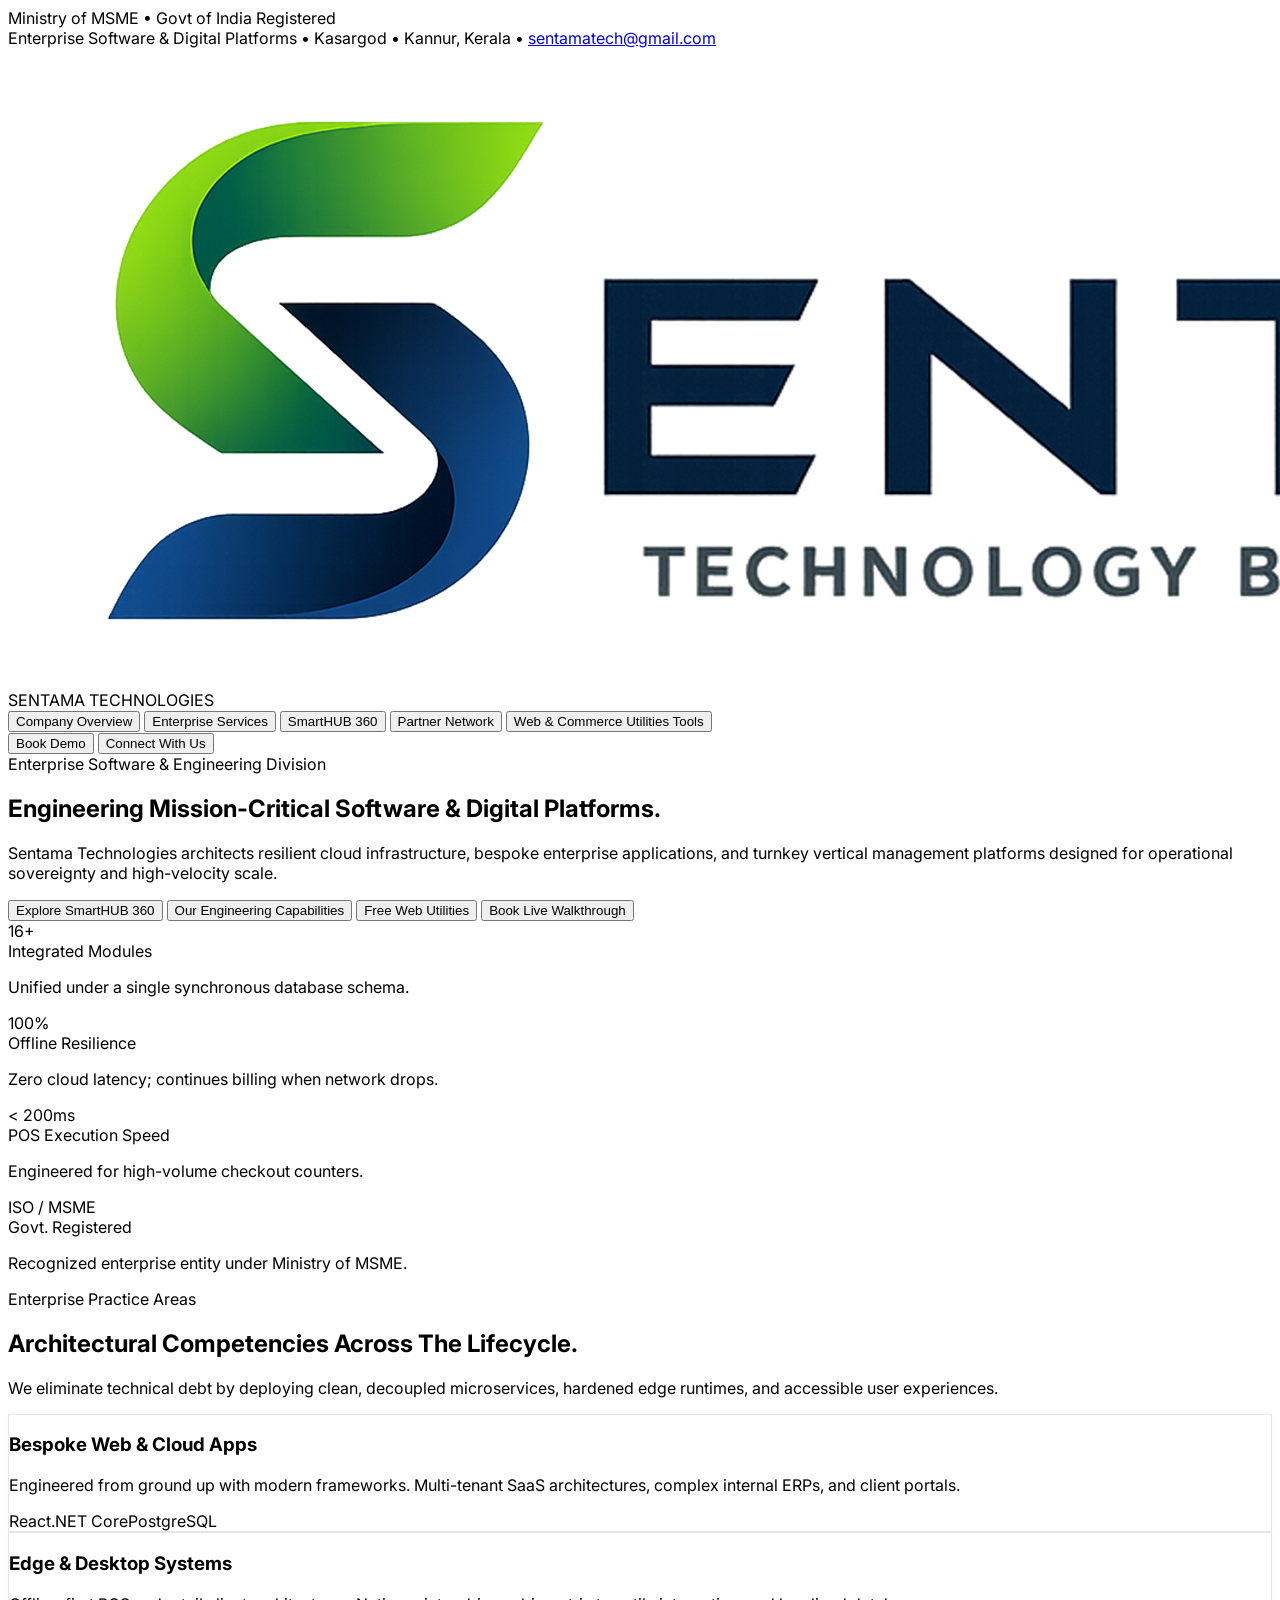
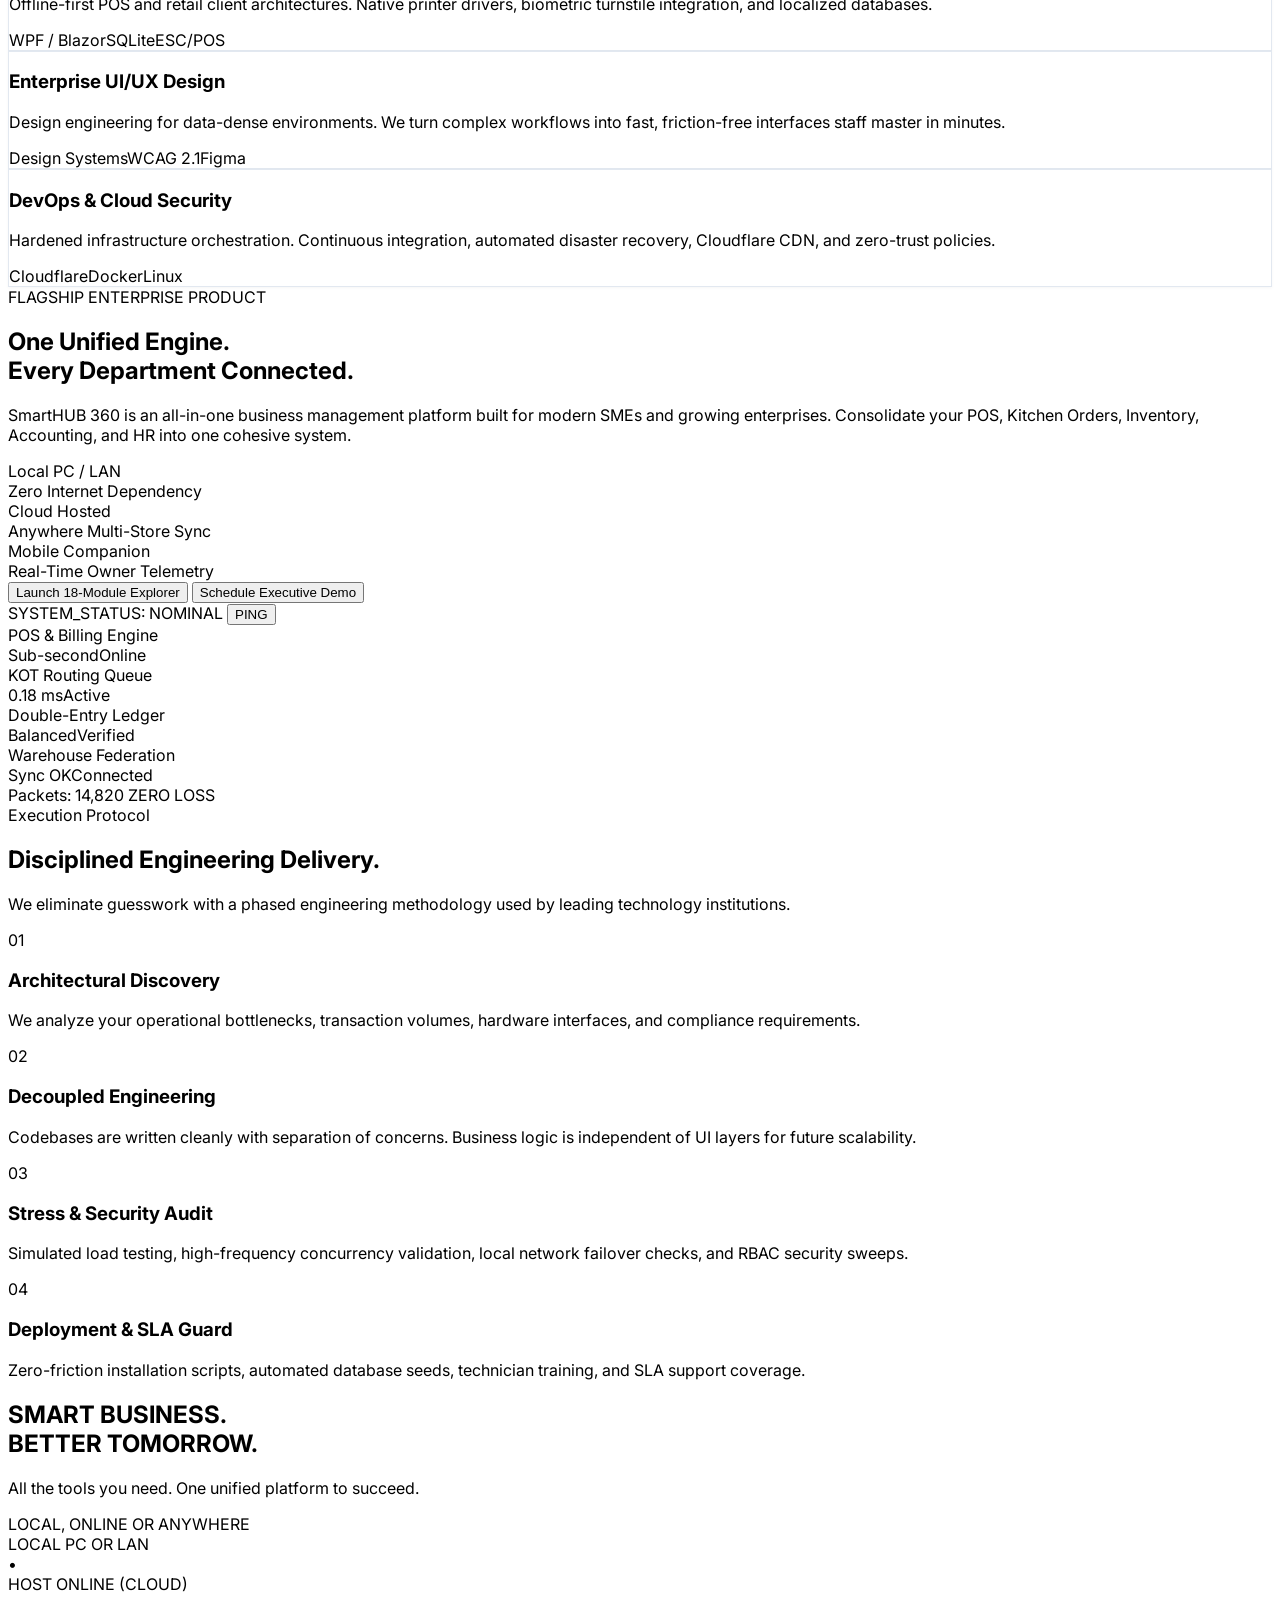
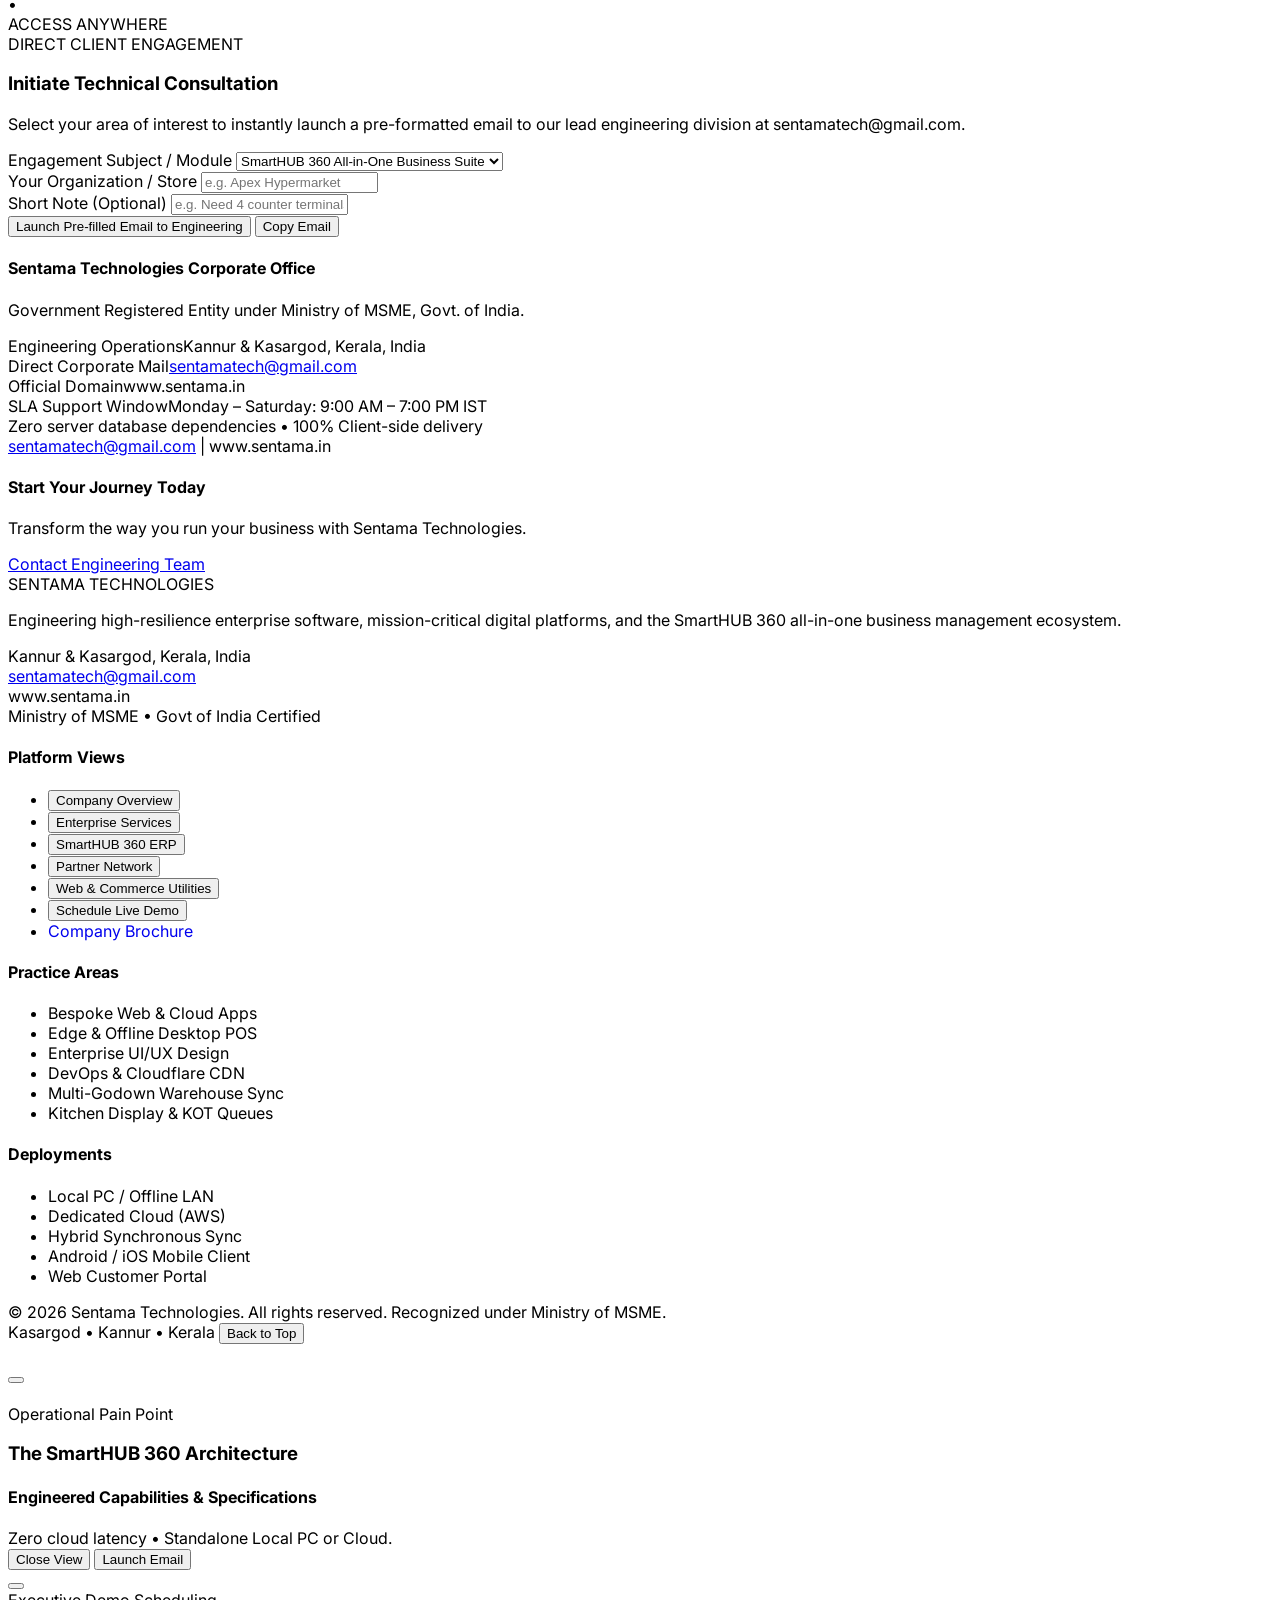
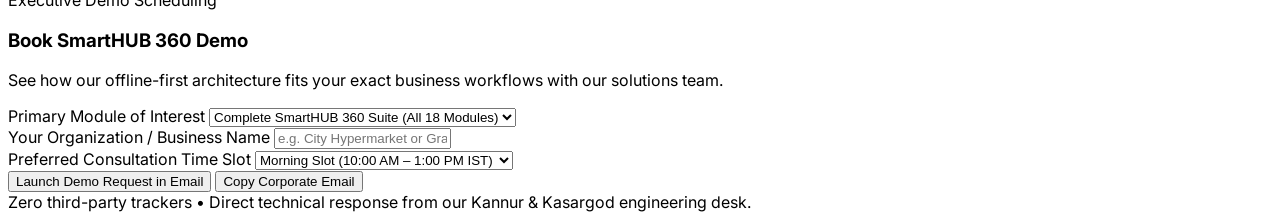
==== index.html @ b33776e1 "Update index.html" ====
<!DOCTYPE html>
<html lang="en">
<head>
    <meta charset="UTF-8" />
    <meta name="viewport" content="width=device-width, initial-scale=1.0" />
    <title>Sentama Technologies | Enterprise Software, POS & Cloud Platforms</title>
    <meta name="description" content="Sentama Technologies architects high-resilience cloud infrastructure, bespoke enterprise applications, and SmartHUB 360 turnkey offline-first ERP & POS management platforms." />
    <meta name="keywords" content="Sentama Technologies, SmartHUB 360, offline POS software Kerala, enterprise ERP solutions, restaurant KOT software, hotel PMS system, retail billing software Kasargod Kannur" />
    <meta name="robots" content="index, follow, max-snippet:-1, max-image-preview:large, max-video-preview:-1" />
    <meta name="author" content="Sentama Technologies" />
    
    <!-- Canonical & Geo Targeting -->
    <link rel="canonical" href="https://www.sentama.in/" />
    <meta name="geo.region" content="IN-KL" />
    <meta name="geo.placename" content="Kannur, Kasargod" />
    <meta name="geo.position" content="12.2536;75.1332" />
    <meta name="ICBM" content="12.2536, 75.1332" />

    <!-- Open Graph / Facebook -->
    <meta property="og:type" content="website" />
    <meta property="og:url" content="https://www.sentama.in/" />
    <meta property="og:site_name" content="Sentama Technologies" />
    <meta property="og:title" content="Sentama Technologies | Enterprise Software & SmartHUB 360 Platform" />
    <meta property="og:description" content="Turnkey 18-module enterprise software, offline-first POS billing, KOT routing, multi-godown inventory, and custom cloud architecture." />
    <meta property="og:image" content="https://www.sentama.in/sentama-logo.png" />
    <meta property="og:locale" content="en_IN" />

    <!-- Twitter Card -->
    <meta name="twitter:card" content="summary_large_image" />
    <meta name="twitter:url" content="https://www.sentama.in/" />
    <meta name="twitter:title" content="Sentama Technologies | Enterprise Software & SmartHUB 360" />
    <meta name="twitter:description" content="Architecting sovereign cloud infrastructure and SmartHUB 360 turnkey ERP & POS platforms." />
    <meta name="twitter:image" content="https://www.sentama.in/sentama-logo.png" />

    <!-- Favicon -->
    <link rel="icon" type="image/png" href="favicon.png" />
    <link rel="apple-touch-icon" href="favicon.png" />

    <!-- Structured Data / JSON-LD (Organization, Software, & FAQ Schema) -->
    <script type="application/ld+json">
    {
      "@context": "https://schema.org",
      "@graph": [
        {
          "@type": "Organization",
          "@id": "https://www.sentama.in/#organization",
          "name": "Sentama Technologies",
          "url": "https://www.sentama.in/",
          "logo": "https://www.sentama.in/sentama-logo.png",
          "email": "sentamatech@gmail.com",
          "address": {
            "@type": "PostalAddress",
            "streetAddress": "Kannur",
            "addressLocality": "Kasargod",
            "addressRegion": "Kerala",
            "postalCode": "671314",
            "addressCountry": "IN"
          },
          "knowsAbout": [
            "Enterprise Software Architecture",
            "Point of Sale Systems",
            "Enterprise Resource Planning",
            "Cloud Infrastructure",
            "High Concurrency Microservices"
          ]
        },
        {
          "@type": "SoftwareApplication",
          "@id": "https://www.sentama.in/#software",
          "name": "SmartHUB 360",
          "operatingSystem": "Windows, Linux, Android, iOS, Web",
          "applicationCategory": "BusinessApplication",
          "description": "All-in-one business management platform consolidating POS, KOT kitchen displays, inventory, double-entry accounting, and HR.",
          "offers": {
            "@type": "AggregateOffer",
            "priceCurrency": "INR",
            "lowPrice": "3999",
            "highPrice": "10999",
            "offerCount": "6"
          }
        },
        {
          "@type": "FAQPage",
          "@id": "https://www.sentama.in/#faq",
          "mainEntity": [
            {
              "@type": "Question",
              "name": "Does SmartHUB 360 work without an active internet connection?",
              "acceptedAnswer": {
                "@type": "Answer",
                "text": "Yes. SmartHUB 360 features a standalone local PC and LAN topology that maintains full billing and kitchen printing capability with zero internet dependency, synchronizing to the cloud asynchronously once network access returns."
              }
            },
            {
              "@type": "Question",
              "name": "What hardware peripherals are compatible with the POS engine?",
              "acceptedAnswer": {
                "@type": "Answer",
                "text": "SmartHUB 360 natively drives standard ESC/POS 2-inch and 3-inch thermal receipt printers, electronic cash drawers, hand-held barcode scanners, and biometric turnstile controllers."
              }
            }
          ]
        }
      ]
    }
    </script>

    <!-- Dependencies & Styles -->
    <script src="https://cdn.tailwindcss.com"></script>
    <script src="https://unpkg.com/lucide@latest"></script>
    <script src="https://cdnjs.cloudflare.com/ajax/libs/qrcodejs/1.0.0/qrcode.min.js"></script>
    <link rel="preconnect" href="https://fonts.googleapis.com" />
    <link rel="preconnect" href="https://fonts.gstatic.com" crossorigin />
    <link href="https://fonts.googleapis.com/css2?family=Inter:wght@300;400;500;600;700;800;900&family=JetBrains+Mono:wght@400;500;600;700&display=swap" rel="stylesheet" />
    <style>
      body { font-family: 'Inter', sans-serif; }
      .font-mono-code { font-family: 'JetBrains Mono', monospace; }
      .bg-grid-fine { background-image: linear-gradient(90deg, #e2e8f099 1px, transparent 1px), linear-gradient(#e2e8f099 1px, transparent 1px); background-size: 32px 32px; }
      .card-corporate { background: #fff; border: 1px solid #e2e8f0; transition: all 0.25s cubic-bezier(0.16, 1, 0.3, 1); box-shadow: 0 1px 3px rgba(15,23,42,0.04); }
      .card-corporate:hover { border-color: #94a3b8; transform: translateY(-3px); box-shadow: 0 12px 24px -6px rgba(15,23,42,0.08); }
      .page-view { display: none; animation: fadeIn 0.3s ease-in-out; }
      .page-view.active { display: block; }
      @keyframes fadeIn { from { opacity: 0; transform: translateY(5px); } to { opacity: 1; transform: translateY(0); } }
      @keyframes pulseGlow { 0% { box-shadow: 0 0 rgba(103, 200, 15, 0.6); } 70% { box-shadow: 0 0 0 8px rgba(103, 200, 15, 0); } 100% { box-shadow: 0 0 rgba(103, 200, 15, 0); } }
      .pulse-live { animation: 2s infinite pulseGlow; }
      .custom-scrollbar::-webkit-scrollbar { width: 6px; }
      .custom-scrollbar::-webkit-scrollbar-track { background: #f1f5f9; }
      .custom-scrollbar::-webkit-scrollbar-thumb { background: #cbd5e1; border-radius: 9999px; }
      
      /* Thermal receipt styling */
      .thermal-paper {
        background-color: #fcfbf7;
        box-shadow: 0 4px 20px -2px rgba(0,0,0,0.1), 0 0 1px rgba(0,0,0,0.2);
        font-family: 'Courier New', Courier, monospace;
      }
      .thermal-jagged-bottom {
        background: radial-gradient(circle, transparent, transparent 50%, #fcfbf7 50%, #fcfbf7 100% ) repeat-x;
        background-size: 10px 10px;
        height: 10px;
        width: 100%;
      }
      
      /* Print Specific Formats */
      @media print {
        header, footer, #contact-section, .util-nav-bar, .no-print { display: none !important; }
        main { padding-top: 0 !important; }
        .page-view { display: block !important; }
      }
    </style>
</head>
<body class="bg-white text-slate-900 antialiased min-h-screen flex flex-col">

  <!-- ==================== HEADER & NAVBAR ==================== -->
  <header class="fixed w-full top-0 left-0 right-0 z-50 bg-white/95 backdrop-blur-md border-b border-slate-200 transition-all shadow-xs">
    <div class="bg-[#090e17] text-slate-300 text-[10px] sm:text-[11px] py-1 px-4 sm:px-6 border-b border-slate-800">
      <div class="max-w-7xl mx-auto flex justify-between items-center gap-2">
        <div class="flex items-center gap-2 min-w-0 truncate">
          <span class="inline-block w-1.5 h-1.5 rounded-full bg-[#67c80f] animate-pulse flex-shrink-0"></span>
          <span class="font-medium text-slate-300 truncate">Ministry of MSME • Govt of India Registered</span>
        </div>
        <div class="flex items-center gap-2 sm:gap-3 text-slate-400 flex-shrink-0">
          <span class="hidden sm:inline font-semibold text-slate-200 tracking-wide">Enterprise Software & Digital Platforms</span>
          <span class="hidden md:inline text-slate-600">•</span>
          <span class="hidden md:inline">Kasargod • Kannur, Kerala</span>
          <span class="hidden sm:inline text-slate-600">•</span>
          <a href="mailto:sentamatech@gmail.com" class="text-[#67c80f] hover:underline font-semibold flex items-center gap-1">
            <i data-lucide="mail" class="w-3 h-3"></i> sentamatech@gmail.com
          </a>
        </div>
      </div>
    </div>
    <nav class="max-w-7xl mx-auto px-4 sm:px-6 py-2.5 sm:py-3 flex justify-between items-center gap-2">
      <div class="cursor-pointer flex items-center hover:opacity-90 transition-opacity min-w-0" onclick="nav('home')">
        <img src="sentama-logo.png" alt="Sentama Technologies Logo" class="h-9 sm:h-10 w-auto object-contain flex-shrink-0 block" onerror="this.style.display='none'; this.nextElementSibling.classList.remove('hidden'); this.nextElementSibling.classList.add('block');" />
        <div class="hidden">
          <span class="text-lg sm:text-xl font-black tracking-tight text-[#163a7d]">SENTAMA <span class="text-[#67c80f]">TECHNOLOGIES</span></span>
        </div>
      </div>
      <div class="hidden md:flex items-center space-x-5 lg:space-x-7">
        <button onclick="nav('home')" class="nav-btn font-bold text-xs lg:text-[13px] tracking-wider uppercase transition-colors relative py-1 text-[#163a7d]" data-target="home">Company Overview <span class="nav-ind absolute bottom-0 left-0 w-full h-0.5 bg-[#67c80f] rounded-full"></span></button>
        <button onclick="nav('services')" class="nav-btn font-bold text-xs lg:text-[13px] tracking-wider uppercase transition-colors relative py-1 text-slate-600 hover:text-[#163a7d]" data-target="services">Enterprise Services <span class="nav-ind absolute bottom-0 left-0 w-full h-0.5 bg-[#67c80f] rounded-full hidden"></span></button>
        <button onclick="nav('smarthub')" class="nav-btn font-bold text-xs lg:text-[13px] tracking-wider uppercase transition-colors relative py-1 text-slate-600 hover:text-[#163a7d]" data-target="smarthub">SmartHUB 360 <span class="nav-ind absolute bottom-0 left-0 w-full h-0.5 bg-[#67c80f] rounded-full hidden"></span></button>
        <button onclick="nav('partner')" class="nav-btn font-bold text-xs lg:text-[13px] tracking-wider uppercase transition-colors relative py-1 text-slate-600 hover:text-[#163a7d]" data-target="partner">Partner Network <span class="nav-ind absolute bottom-0 left-0 w-full h-0.5 bg-[#67c80f] rounded-full hidden"></span></button>
        <button onclick="nav('utilities')" class="nav-btn font-bold text-xs lg:text-[13px] tracking-wider uppercase transition-colors relative py-1 text-slate-600 hover:text-[#163a7d] flex items-center gap-1.5" data-target="utilities">
          <span>Web & Commerce Utilities</span>
          <span class="px-1.5 py-0.2 bg-emerald-100 text-[#54a50b] text-[9px] font-black rounded-sm uppercase tracking-tighter">Tools</span>
          <span class="nav-ind absolute bottom-0 left-0 w-full h-0.5 bg-[#67c80f] rounded-full hidden"></span>
        </button>
      </div>
      <div class="hidden sm:flex items-center gap-2.5">
        <button onclick="openModal('demoModal')" class="border border-slate-300 text-slate-700 hover:bg-slate-50 px-3.5 py-2 rounded-lg font-semibold text-xs flex items-center gap-1.5"><i data-lucide="shield-check" class="w-3.5 h-3.5 text-[#67c80f]"></i> Book Demo</button>
        <button onclick="scrollToContact()" class="bg-[#163a7d] text-white px-4 py-2 rounded-lg font-semibold text-xs hover:bg-[#0f2856] flex items-center gap-1.5">Connect With Us <i data-lucide="arrow-right" class="w-3.5 h-3.5 text-[#67c80f]"></i></button>
      </div>
    </nav>
  </header>

  <main class="flex-grow w-full pt-24 sm:pt-28">

    <!-- ==================== VIEW 1: HOME ==================== -->
    <div id="view-home" class="page-view active">
      <section class="relative border-b border-slate-200 bg-white overflow-hidden">
        <div class="absolute inset-0 bg-grid-fine opacity-60 pointer-events-none"></div>
        <div class="absolute top-0 right-1/4 w-96 h-96 bg-blue-50 rounded-full blur-3xl -z-10 opacity-70"></div>
        <div class="absolute bottom-0 left-1/4 w-80 h-80 bg-green-50 rounded-full blur-3xl -z-10 opacity-60"></div>
        <div class="w-full max-w-7xl mx-auto px-4 sm:px-6 pt-12 lg:pt-20 pb-16 relative z-10">
          <div class="max-w-3xl">
            <div class="inline-flex items-center gap-2 px-3 py-1.5 rounded-full bg-slate-100 border border-slate-200 text-xs font-bold text-[#163a7d] uppercase tracking-wider mb-5">
              <span class="w-2 h-2 rounded-full bg-[#67c80f] animate-pulse"></span> Enterprise Software & Engineering Division
            </div>
            <h1 class="text-3xl sm:text-5xl lg:text-6xl font-black text-[#090E17] tracking-tight leading-[1.14] mb-6">Engineering Mission-Critical Software & Digital Platforms.</h1>
            <p class="text-sm sm:text-lg lg:text-xl text-slate-700 font-normal leading-relaxed mb-10 max-w-2xl">Sentama Technologies architects resilient cloud infrastructure, bespoke enterprise applications, and turnkey vertical management platforms designed for operational sovereignty and high-velocity scale.</p>
            <div class="flex flex-wrap gap-4">
              <button onclick="nav('smarthub')" class="bg-[#163a7d] text-white px-7 py-3.5 rounded-xl font-bold text-sm hover:bg-[#0f2856] shadow-md flex items-center gap-1">Explore SmartHUB 360 <i data-lucide="arrow-right" class="w-4 h-4 text-[#67c80f]"></i></button>
              <button onclick="nav('services')" class="bg-white text-slate-800 border border-slate-300 px-7 py-3.5 rounded-xl font-bold text-sm hover:bg-slate-50 flex items-center gap-1">Our Engineering Capabilities <i data-lucide="chevron-right" class="w-4 h-4 text-slate-500"></i></button>
              <button onclick="nav('utilities')" class="bg-slate-100 text-slate-800 border border-slate-200 px-5 py-3.5 rounded-xl font-bold text-sm hover:bg-slate-200 flex items-center gap-1.5"><i data-lucide="wrench" class="w-4 h-4 text-[#163a7d]"></i> Free Web Utilities</button>
              <button onclick="openModal('demoModal')" class="bg-emerald-50 text-emerald-800 border border-emerald-200 px-5 py-3.5 rounded-xl font-bold text-sm hover:bg-emerald-100 flex items-center gap-1"><i data-lucide="sparkles" class="w-4 h-4 text-[#67c80f]"></i> Book Live Walkthrough</button>
            </div>
          </div>
          <div class="mt-16 pt-10 border-t border-slate-200 grid grid-cols-2 md:grid-cols-4 gap-6">
            <div class="space-y-1 p-3 rounded-xl hover:bg-slate-50 transition-colors">
              <div class="text-4xl font-black text-[#163a7d] tracking-tight">16+</div>
              <div class="text-xs font-bold uppercase tracking-wider text-slate-500">Integrated Modules</div>
              <p class="text-[11px] text-slate-600">Unified under a single synchronous database schema.</p>
            </div>
            <div class="space-y-1 p-3 rounded-xl hover:bg-slate-50 transition-colors">
              <div class="text-4xl font-black text-[#163a7d] tracking-tight">100%</div>
              <div class="text-xs font-bold uppercase tracking-wider text-slate-500">Offline Resilience</div>
              <p class="text-[11px] text-slate-600">Zero cloud latency; continues billing when network drops.</p>
            </div>
            <div class="space-y-1 p-3 rounded-xl hover:bg-slate-50 transition-colors">
              <div class="text-4xl font-black text-[#163a7d] tracking-tight">&lt; 200ms</div>
              <div class="text-xs font-bold uppercase tracking-wider text-slate-500">POS Execution Speed</div>
              <p class="text-[11px] text-slate-600">Engineered for high-volume checkout counters.</p>
            </div>
            <div class="space-y-1 p-3 rounded-xl hover:bg-slate-50 transition-colors">
              <div class="text-4xl font-black text-[#67c80f] tracking-tight">ISO / MSME</div>
              <div class="text-xs font-bold uppercase tracking-wider text-slate-500">Govt. Registered</div>
              <p class="text-[11px] text-slate-600">Recognized enterprise entity under Ministry of MSME.</p>
            </div>
          </div>
        </div>
      </section>

      <section class="py-20 bg-[#F8FAFC] border-b border-slate-200">
        <div class="max-w-7xl mx-auto px-6">
          <div class="flex flex-col md:flex-row md:items-end justify-between mb-16 gap-6">
            <div>
              <div class="text-xs font-black tracking-widest text-[#163a7d] uppercase mb-2">Enterprise Practice Areas</div>
              <h2 class="text-4xl font-black text-[#090E17] tracking-tight">Architectural Competencies Across The Lifecycle.</h2>
            </div>
            <p class="text-sm text-slate-600 max-w-md">We eliminate technical debt by deploying clean, decoupled microservices, hardened edge runtimes, and accessible user experiences.</p>
          </div>
          <div class="grid grid-cols-1 sm:grid-cols-2 lg:grid-cols-4 gap-6">
            <div class="card-corporate p-8 rounded-2xl flex flex-col justify-between">
              <div>
                <div class="w-12 h-12 rounded-xl bg-blue-50 text-[#163a7d] flex items-center justify-center mb-5 border border-blue-100"><i data-lucide="code-xml" class="w-6 h-6"></i></div>
                <h3 class="text-lg font-bold text-[#090E17] mb-2">Bespoke Web & Cloud Apps</h3>
                <p class="text-sm text-slate-600 leading-relaxed mb-5">Engineered from ground up with modern frameworks. Multi-tenant SaaS architectures, complex internal ERPs, and client portals.</p>
              </div>
              <div class="pt-4 border-t border-slate-100 flex flex-wrap gap-1.5"><span class="px-2.5 py-1 rounded bg-slate-100 text-[11px] font-semibold text-slate-600">React</span><span class="px-2.5 py-1 rounded bg-slate-100 text-[11px] font-semibold text-slate-600">.NET Core</span><span class="px-2.5 py-1 rounded bg-slate-100 text-[11px] font-semibold text-slate-600">PostgreSQL</span></div>
            </div>
            <div class="card-corporate p-8 rounded-2xl flex flex-col justify-between">
              <div>
                <div class="w-12 h-12 rounded-xl bg-emerald-50 text-emerald-700 flex items-center justify-center mb-5 border border-emerald-100"><i data-lucide="cpu" class="w-6 h-6"></i></div>
                <h3 class="text-lg font-bold text-[#090E17] mb-2">Edge & Desktop Systems</h3>
                <p class="text-sm text-slate-600 leading-relaxed mb-5">Offline-first POS and retail client architectures. Native printer drivers, biometric turnstile integration, and localized databases.</p>
              </div>
              <div class="pt-4 border-t border-slate-100 flex flex-wrap gap-1.5"><span class="px-2.5 py-1 rounded bg-slate-100 text-[11px] font-semibold text-slate-600">WPF / Blazor</span><span class="px-2.5 py-1 rounded bg-slate-100 text-[11px] font-semibold text-slate-600">SQLite</span><span class="px-2.5 py-1 rounded bg-slate-100 text-[11px] font-semibold text-slate-600">ESC/POS</span></div>
            </div>
            <div class="card-corporate p-8 rounded-2xl flex flex-col justify-between">
              <div>
                <div class="w-12 h-12 rounded-xl bg-purple-50 text-purple-700 flex items-center justify-center mb-5 border border-purple-100"><i data-lucide="layout-template" class="w-6 h-6"></i></div>
                <h3 class="text-lg font-bold text-[#090E17] mb-2">Enterprise UI/UX Design</h3>
                <p class="text-sm text-slate-600 leading-relaxed mb-5">Design engineering for data-dense environments. We turn complex workflows into fast, friction-free interfaces staff master in minutes.</p>
              </div>
              <div class="pt-4 border-t border-slate-100 flex flex-wrap gap-1.5"><span class="px-2.5 py-1 rounded bg-slate-100 text-[11px] font-semibold text-slate-600">Design Systems</span><span class="px-2.5 py-1 rounded bg-slate-100 text-[11px] font-semibold text-slate-600">WCAG 2.1</span><span class="px-2.5 py-1 rounded bg-slate-100 text-[11px] font-semibold text-slate-600">Figma</span></div>
            </div>
            <div class="card-corporate p-8 rounded-2xl flex flex-col justify-between">
              <div>
                <div class="w-12 h-12 rounded-xl bg-amber-50 text-amber-700 flex items-center justify-center mb-5 border border-amber-100"><i data-lucide="shield" class="w-6 h-6"></i></div>
                <h3 class="text-lg font-bold text-[#090E17] mb-2">DevOps & Cloud Security</h3>
                <p class="text-sm text-slate-600 leading-relaxed mb-5">Hardened infrastructure orchestration. Continuous integration, automated disaster recovery, Cloudflare CDN, and zero-trust policies.</p>
              </div>
              <div class="pt-4 border-t border-slate-100 flex flex-wrap gap-1.5"><span class="px-2.5 py-1 rounded bg-slate-100 text-[11px] font-semibold text-slate-600">Cloudflare</span><span class="px-2.5 py-1 rounded bg-slate-100 text-[11px] font-semibold text-slate-600">Docker</span><span class="px-2.5 py-1 rounded bg-slate-100 text-[11px] font-semibold text-slate-600">Linux</span></div>
            </div>
          </div>
        </div>
      </section>

      <section class="py-24 bg-white border-b border-slate-200">
        <div class="max-w-7xl mx-auto px-6">
          <div class="bg-[#0B1424] rounded-3xl p-10 lg:p-14 text-white relative overflow-hidden shadow-xl">
            <div class="absolute top-0 right-0 w-96 h-96 bg-blue-600/10 rounded-full blur-3xl pointer-events-none"></div>
            <div class="grid lg:grid-cols-12 gap-12 items-center relative z-10">
              <div class="lg:col-span-7">
                <div class="inline-flex items-center gap-2 px-3 py-1 rounded-md bg-white/10 text-[#67c80f] text-xs font-bold tracking-widest uppercase mb-6">
                  <span class="w-2 h-2 rounded-full bg-[#67c80f] animate-pulse"></span> FLAGSHIP ENTERPRISE PRODUCT
                </div>
                <h2 class="text-5xl font-black tracking-tight mb-6 leading-tight">One Unified Engine.<br><span class="text-[#67c80f]">Every Department Connected.</span></h2>
                <p class="text-slate-300 text-lg leading-relaxed mb-8 max-w-xl">SmartHUB 360 is an all-in-one business management platform built for modern SMEs and growing enterprises. Consolidate your POS, Kitchen Orders, Inventory, Accounting, and HR into one cohesive system.</p>
                <div class="grid grid-cols-3 gap-4 mb-8">
                  <div class="bg-white/5 border border-white/10 p-4 rounded-xl">
                    <div class="text-sm font-bold text-white mb-0.5">Local PC / LAN</div>
                    <div class="text-[11px] text-slate-400">Zero Internet Dependency</div>
                  </div>
                  <div class="bg-white/5 border border-white/10 p-4 rounded-xl">
                    <div class="text-sm font-bold text-white mb-0.5">Cloud Hosted</div>
                    <div class="text-[11px] text-slate-400">Anywhere Multi-Store Sync</div>
                  </div>
                  <div class="bg-white/5 border border-white/10 p-4 rounded-xl">
                    <div class="text-sm font-bold text-white mb-0.5">Mobile Companion</div>
                    <div class="text-[11px] text-slate-400">Real-Time Owner Telemetry</div>
                  </div>
                </div>
                <div class="flex gap-4">
                  <button onclick="nav('smarthub')" class="bg-[#67c80f] hover:bg-[#54a50b] text-white px-8 py-3.5 rounded-xl font-bold text-sm transition-all flex items-center gap-2 shadow-lg shadow-[#67c80f]/20 hover:-translate-y-0.5">Launch 18-Module Explorer <i data-lucide="arrow-right" class="w-4 h-4"></i></button>
                  <button onclick="openModal('demoModal')" class="bg-white/10 hover:bg-white/20 text-white border border-white/20 px-6 py-3.5 rounded-xl font-bold text-sm transition-all flex items-center gap-2">Schedule Executive Demo</button>
                </div>
              </div>
              <div class="lg:col-span-5 w-full">
                <div class="bg-slate-900/95 border border-white/10 rounded-2xl p-6 backdrop-blur-md shadow-2xl relative overflow-hidden">
                  <div class="flex items-center justify-between pb-3.5 mb-3.5 border-b border-white/10 text-xs font-mono text-slate-400">
                    <span class="flex items-center gap-2"><span class="w-2.5 h-2.5 rounded-full bg-emerald-400 animate-pulse"></span> SYSTEM_STATUS: NOMINAL</span>
                    <button onclick="pingSim()" class="flex items-center gap-1 text-[11px] text-slate-400 hover:text-white transition-colors bg-white/5 px-2 py-0.5 rounded cursor-pointer">
                      <i data-lucide="refresh-cw" id="pingIcon" class="w-3 h-3"></i> PING
                    </button>
                  </div>
                  <div class="space-y-3">
                    <div class="flex items-center justify-between p-3 rounded-lg bg-white/5 text-sm">
                      <span class="font-semibold text-slate-200 flex items-center gap-2"><i data-lucide="terminal" class="w-3.5 h-3.5 text-blue-400"></i> POS & Billing Engine</span>
                      <div class="flex items-center gap-3"><span class="text-[11px] font-mono text-slate-400">Sub-second</span><span class="px-2 py-0.5 rounded bg-emerald-500/20 text-emerald-300 font-mono text-[10px] font-bold">Online</span></div>
                    </div>
                    <div class="flex items-center justify-between p-3 rounded-lg bg-white/5 text-sm">
                      <span class="font-semibold text-slate-200 flex items-center gap-2"><i data-lucide="terminal" class="w-3.5 h-3.5 text-emerald-400"></i> KOT Routing Queue</span>
                      <div class="flex items-center gap-3"><span id="pingVal" class="text-[11px] font-mono text-slate-400">0.18 ms</span><span class="px-2 py-0.5 rounded bg-emerald-500/20 text-emerald-300 font-mono text-[10px] font-bold">Active</span></div>
                    </div>
                    <div class="flex items-center justify-between p-3 rounded-lg bg-white/5 text-sm">
                      <span class="font-semibold text-slate-200 flex items-center gap-2"><i data-lucide="terminal" class="w-3.5 h-3.5 text-purple-400"></i> Double-Entry Ledger</span>
                      <div class="flex items-center gap-3"><span class="text-[11px] font-mono text-slate-400">Balanced</span><span class="px-2 py-0.5 rounded bg-emerald-500/20 text-emerald-300 font-mono text-[10px] font-bold">Verified</span></div>
                    </div>
                    <div class="flex items-center justify-between p-3 rounded-lg bg-white/5 text-sm">
                      <span class="font-semibold text-slate-200 flex items-center gap-2"><i data-lucide="terminal" class="w-3.5 h-3.5 text-amber-400"></i> Warehouse Federation</span>
                      <div class="flex items-center gap-3"><span class="text-[11px] font-mono text-slate-400">Sync OK</span><span class="px-2 py-0.5 rounded bg-emerald-500/20 text-emerald-300 font-mono text-[10px] font-bold">Connected</span></div>
                    </div>
                  </div>
                  <div class="mt-4 pt-3.5 border-t border-white/10 flex justify-between text-[11px] text-slate-400">
                    <span>Packets: <span id="packetCount">14,820</span></span>
                    <span class="text-[#67c80f] font-mono font-semibold">ZERO LOSS</span>
                  </div>
                </div>
              </div>
            </div>
          </div>
        </div>
      </section>

      <section class="py-20 bg-[#F8FAFC] border-b border-slate-200">
        <div class="max-w-7xl mx-auto px-6">
          <div class="text-center max-w-2xl mx-auto mb-16">
            <div class="text-xs font-black tracking-widest text-[#163a7d] uppercase mb-2">Execution Protocol</div>
            <h2 class="text-3xl font-black text-[#090E17] tracking-tight mb-4">Disciplined Engineering Delivery.</h2>
            <p class="text-sm text-slate-600">We eliminate guesswork with a phased engineering methodology used by leading technology institutions.</p>
          </div>
          <div class="grid grid-cols-1 sm:grid-cols-2 md:grid-cols-4 gap-6">
            <div class="bg-white p-7 rounded-2xl border border-slate-200 shadow-xs hover:border-[#163a7d] transition-all">
              <div class="text-4xl font-black text-slate-200 mb-4 font-mono">01</div>
              <h3 class="text-base font-bold text-[#090E17] mb-2">Architectural Discovery</h3>
              <p class="text-xs text-slate-600 leading-relaxed">We analyze your operational bottlenecks, transaction volumes, hardware interfaces, and compliance requirements.</p>
            </div>
            <div class="bg-white p-7 rounded-2xl border border-slate-200 shadow-xs hover:border-[#163a7d] transition-all">
              <div class="text-4xl font-black text-slate-200 mb-4 font-mono">02</div>
              <h3 class="text-base font-bold text-[#090E17] mb-2">Decoupled Engineering</h3>
              <p class="text-xs text-slate-600 leading-relaxed">Codebases are written cleanly with separation of concerns. Business logic is independent of UI layers for future scalability.</p>
            </div>
            <div class="bg-white p-7 rounded-2xl border border-slate-200 shadow-xs hover:border-[#163a7d] transition-all">
              <div class="text-4xl font-black text-slate-200 mb-4 font-mono">03</div>
              <h3 class="text-base font-bold text-[#090E17] mb-2">Stress & Security Audit</h3>
              <p class="text-xs text-slate-600 leading-relaxed">Simulated load testing, high-frequency concurrency validation, local network failover checks, and RBAC security sweeps.</p>
            </div>
            <div class="bg-white p-7 rounded-2xl border border-slate-200 shadow-xs hover:border-[#163a7d] transition-all">
              <div class="text-4xl font-black text-slate-200 mb-4 font-mono">04</div>
              <h3 class="text-base font-bold text-[#090E17] mb-2">Deployment & SLA Guard</h3>
              <p class="text-xs text-slate-600 leading-relaxed">Zero-friction installation scripts, automated database seeds, technician training, and SLA support coverage.</p>
            </div>
          </div>
        </div>
      </section>
    </div>

    <!-- ==================== VIEW 2: SERVICES ==================== -->
    <div id="view-services" class="page-view">
      <section class="py-20 bg-[#F8FAFC] border-b border-slate-200">
        <div class="max-w-7xl mx-auto px-6">
          <div class="max-w-3xl mb-12">
            <div class="inline-flex items-center gap-2 px-3 py-1 rounded-full bg-blue-50 text-[#163a7d] border border-blue-200 text-xs font-bold uppercase tracking-wider mb-4">Agency Engineering Capabilities</div>
            <h1 class="text-5xl font-black text-[#090E17] tracking-tight mb-4">Custom Enterprise IT Solutions.</h1>
            <p class="text-lg text-slate-600 leading-relaxed">Beyond our turnkey products, Sentama Technologies operates as a dedicated technology partner for enterprises requiring tailored software architecture, modern web applications, and mission-critical cloud deployments.</p>
          </div>
          <div class="space-y-8">
            <div class="bg-white border border-slate-200 rounded-3xl p-12 shadow-xs flex gap-8 items-start hover:border-[#163a7d] transition-all">
              <div class="w-14 h-14 rounded-2xl bg-blue-50 text-[#163a7d] flex items-center justify-center border border-slate-200/60 shadow-xs flex-shrink-0"><i data-lucide="globe" class="w-8 h-8"></i></div>
              <div class="flex-grow">
                <h2 class="text-2xl font-bold text-[#090E17] mb-3">Enterprise Web Application Development</h2>
                <p class="text-slate-600 text-base leading-relaxed mb-5 max-w-3xl">We design and construct high-performance, secure web applications specifically engineered to support high-concurrency enterprise workflows. Whether modernizing a legacy intranet or building a secure B2B client platform, our engineering emphasizes maintainable code and performance.</p>
                <div class="grid grid-cols-2 gap-3 max-w-2xl text-xs font-semibold text-slate-700">
                  <div class="flex items-center gap-2"><i data-lucide="circle-check" class="w-4 h-4 text-[#67c80f]"></i> Scalable React & Next.js architectures</div>
                  <div class="flex items-center gap-2"><i data-lucide="circle-check" class="w-4 h-4 text-[#67c80f]"></i> Robust REST & GraphQL API layers</div>
                  <div class="flex items-center gap-2"><i data-lucide="circle-check" class="w-4 h-4 text-[#67c80f]"></i> Role-Based Access Control (RBAC) & SAML</div>
                  <div class="flex items-center gap-2"><i data-lucide="circle-check" class="w-4 h-4 text-[#67c80f]"></i> Optimized database queries & caching</div>
                </div>
              </div>
            </div>
            <div class="bg-white border border-slate-200 rounded-3xl p-12 shadow-xs flex gap-8 items-start hover:border-[#163a7d] transition-all">
              <div class="w-14 h-14 rounded-2xl bg-emerald-50 text-[#67c80f] flex items-center justify-center border border-slate-200/60 shadow-xs flex-shrink-0"><i data-lucide="server" class="w-8 h-8"></i></div>
              <div class="flex-grow">
                <h2 class="text-2xl font-bold text-[#090E17] mb-3">Cloud Infrastructure & High Availability</h2>
                <p class="text-slate-600 text-base leading-relaxed mb-5 max-w-3xl">Eliminate costly outages and ensure seamless operations with automated, containerized deployments. We configure resilient cloud networks across AWS, Cloudflare, and dedicated server environments with zero single points of failure.</p>
                <div class="grid grid-cols-2 gap-3 max-w-2xl text-xs font-semibold text-slate-700">
                  <div class="flex items-center gap-2"><i data-lucide="circle-check" class="w-4 h-4 text-[#67c80f]"></i> Docker containerization & orchestration</div>
                  <div class="flex items-center gap-2"><i data-lucide="circle-check" class="w-4 h-4 text-[#67c80f]"></i> Automated CI/CD build & test pipelines</div>
                  <div class="flex items-center gap-2"><i data-lucide="circle-check" class="w-4 h-4 text-[#67c80f]"></i> Multi-region replication & hot backups</div>
                  <div class="flex items-center gap-2"><i data-lucide="circle-check" class="w-4 h-4 text-[#67c80f]"></i> DDoS protection via Cloudflare</div>
                </div>
              </div>
            </div>
            <div class="bg-white border border-slate-200 rounded-3xl p-12 shadow-xs flex gap-8 items-start hover:border-[#163a7d] transition-all">
              <div class="w-14 h-14 rounded-2xl bg-purple-50 text-purple-700 flex items-center justify-center border border-slate-200/60 shadow-xs flex-shrink-0"><i data-lucide="layers" class="w-8 h-8"></i></div>
              <div class="flex-grow">
                <h2 class="text-2xl font-bold text-[#090E17] mb-3">Enterprise UI/UX & Design Systems</h2>
                <p class="text-slate-600 text-base leading-relaxed mb-5 max-w-3xl">Enterprise software does not have to be painful to use. We build systematic component libraries, crisp typography hierarchies, and intuitive layouts that reduce training requirements for field and operational staff.</p>
                <div class="grid grid-cols-2 gap-3 max-w-2xl text-xs font-semibold text-slate-700">
                  <div class="flex items-center gap-2"><i data-lucide="circle-check" class="w-4 h-4 text-[#67c80f]"></i> Tailored Figma design tokens & systems</div>
                  <div class="flex items-center gap-2"><i data-lucide="circle-check" class="w-4 h-4 text-[#67c80f]"></i> High-contrast data density optimized for monitors</div>
                  <div class="flex items-center gap-2"><i data-lucide="circle-check" class="w-4 h-4 text-[#67c80f]"></i> Touch-responsive POS and kiosk layouts</div>
                  <div class="flex items-center gap-2"><i data-lucide="circle-check" class="w-4 h-4 text-[#67c80f]"></i> Strict WCAG AA accessibility compliance</div>
                </div>
              </div>
            </div>
          </div>
        </div>
      </section>
      <section class="py-20 bg-white border-b border-slate-200">
        <div class="max-w-7xl mx-auto px-6">
          <div class="text-center max-w-2xl mx-auto mb-16">
            <div class="text-xs font-black tracking-widest text-[#163a7d] uppercase mb-2">Our Architecture Guarantees</div>
            <h2 class="text-3xl font-black text-[#090E17] tracking-tight mb-4">Enterprise Grade. Zero Vendor Lock-in.</h2>
            <p class="text-sm text-slate-600">Every system built by Sentama Technologies is designed with rigorous code review, modular boundaries, and complete IP ownership delivered to your organization.</p>
          </div>
          <div class="grid md:grid-cols-3 gap-8 mb-16">
            <div class="p-8 rounded-2xl bg-slate-50 border border-slate-200">
              <div class="w-10 h-10 rounded-xl bg-blue-100 text-[#163a7d] flex items-center justify-center mb-4"><i data-lucide="lock" class="w-5 h-5"></i></div>
              <h3 class="text-lg font-bold text-slate-900 mb-2">100% IP & Code Ownership</h3>
              <p class="text-xs text-slate-600 leading-relaxed">Full Git repositories, Docker compose manifests, database migration scripts, and architecture blueprints are transferred cleanly with no recurring license restrictions.</p>
            </div>
            <div class="p-8 rounded-2xl bg-slate-50 border border-slate-200">
              <div class="w-10 h-10 rounded-xl bg-emerald-100 text-emerald-800 flex items-center justify-center mb-4"><i data-lucide="zap" class="w-5 h-5 text-[#67c80f]"></i></div>
              <h3 class="text-lg font-bold text-slate-900 mb-2">Dedicated Engineering Pods</h3>
              <p class="text-xs text-slate-600 leading-relaxed">Work directly with senior full-stack architects, DevOps specialists, and UI engineers who interface with your stakeholders in structured bi-weekly sprints.</p>
            </div>
            <div class="p-8 rounded-2xl bg-slate-50 border border-slate-200">
              <div class="w-10 h-10 rounded-xl bg-purple-100 text-purple-800 flex items-center justify-center mb-4"><i data-lucide="shield-check" class="w-5 h-5 text-purple-700"></i></div>
              <h3 class="text-lg font-bold text-slate-900 mb-2">Rigorous SLA Commitments</h3>
              <p class="text-xs text-slate-600 leading-relaxed">Guaranteed response windows, hotfail server clusters, continuous automated health checks, and priority incident response for mission-critical portals.</p>
            </div>
          </div>
          <div class="p-12 rounded-3xl bg-[#0B1424] text-white flex items-center justify-between">
            <div>
              <h3 class="text-2xl font-black mb-1">Have a Custom Project in Mind?</h3>
              <p class="text-slate-400 text-sm">Discuss technical scopes, feasibility, timeline estimates, and budget with our lead engineering team.</p>
            </div>
            <button onclick="scrollToContact()" class="bg-[#67c80f] hover:bg-[#54a50b] text-white px-7 py-3.5 rounded-xl font-bold text-sm flex items-center gap-2 shadow-md shadow-[#67c80f]/20 hover:-translate-y-0.5">Request Architectural Consultation <i data-lucide="arrow-right" class="w-4 h-4"></i></button>
          </div>
        </div>
      </section>
    </div>

    <!-- ==================== VIEW 3: SMARTHUB 360 ==================== -->
    <div id="view-smarthub" class="page-view">
      <section class="py-20 bg-[#F8FAFC] border-b border-slate-200">
        <div class="max-w-7xl mx-auto px-6">
          <div class="text-center max-w-4xl mx-auto mb-16">
            <div class="inline-flex items-center gap-2 px-3.5 py-1.5 rounded-full bg-emerald-50 text-[#54a50b] border border-emerald-200 text-xs font-black tracking-widest uppercase mb-6 shadow-xs"><span class="w-2 h-2 rounded-full bg-[#67c80f] animate-pulse"></span> COMPLETE BUSINESS MANAGEMENT SUITE</div>
            
            <div class="flex justify-center mb-6">
              <img src="smarthub.png" alt="SmartHUB 360 Logo" class="h-32 sm:h-44 w-auto object-contain" />
            </div>

            <p class="text-lg text-slate-600 leading-relaxed max-w-2xl mx-auto mb-8">SmartHUB 360 is an all-in-one business management platform designed for modern SMEs. Run operations smoother, serve customers faster, and eliminate software fragmentation.</p>
            <div class="flex justify-center gap-4">
              <button onclick="openModal('demoModal')" class="bg-[#163a7d] hover:bg-[#0f2856] text-white px-7 py-3.5 rounded-xl font-bold text-sm flex items-center gap-2 shadow-md shadow-[#163a7d]/20">Book a Personalized Demo <i data-lucide="arrow-right" class="w-4 h-4 text-[#67c80f]"></i></button>
              <button onclick="scrollToContact()" class="bg-white hover:bg-slate-50 text-slate-800 border border-slate-300 px-7 py-3.5 rounded-xl font-bold text-sm">Request Pricing & Scope</button>
            </div>
          </div>
          
          <div class="grid md:grid-cols-3 gap-6 mb-20">
            <div class="card-corporate rounded-2xl p-8 border-t-4 border-t-indigo-600">
              <div class="w-12 h-12 rounded-xl bg-indigo-50 text-indigo-600 flex items-center justify-center mb-5 border border-indigo-100"><i data-lucide="smartphone" class="w-6 h-6"></i></div>
              <h3 class="text-[#090E17] font-bold text-base uppercase tracking-wider mb-2">MOBILE APP INCLUDED</h3>
              <p class="text-slate-600 text-sm mb-5">Run your business on the go with our companion mobile application for iOS and Android.</p>
              <ul class="space-y-2 text-xs font-semibold text-slate-700">
                <li class="flex items-center gap-2"><i data-lucide="circle-check" class="w-4 h-4 text-[#67c80f]"></i> Full Mobile Access to Modules</li>
                <li class="flex items-center gap-2"><i data-lucide="circle-check" class="w-4 h-4 text-[#67c80f]"></i> Instant Push Notifications</li>
                <li class="flex items-center gap-2"><i data-lucide="circle-check" class="w-4 h-4 text-[#67c80f]"></i> Biometric Login Security</li>
              </ul>
            </div>
            <div class="card-corporate rounded-2xl p-8 border-t-4 border-t-pink-500 relative">
              <div class="absolute top-6 right-6 bg-[#67c80f] text-white text-[10px] font-black px-2.5 py-1 rounded-full flex items-center gap-1.5 shadow-xs pulse-live"><span class="w-1.5 h-1.5 rounded-full bg-white"></span> LIVE</div>
              <div class="w-12 h-12 rounded-xl bg-pink-50 text-pink-600 flex items-center justify-center mb-5 border border-pink-100"><i data-lucide="navigation" class="w-6 h-6"></i></div>
              <h3 class="text-[#090E17] font-bold text-base uppercase tracking-wider mb-2">LIVE DELIVERY TRACKING</h3>
              <p class="text-slate-600 text-sm mb-5">Track deliveries and riders in real-time in Restaurant, Laundry & Field Service modules.</p>
              <ul class="space-y-2 text-xs font-semibold text-slate-700">
                <li class="flex items-center gap-2"><i data-lucide="circle-check" class="w-4 h-4 text-[#67c80f]"></i> Live Map Geolocation</li>
                <li class="flex items-center gap-2"><i data-lucide="circle-check" class="w-4 h-4 text-[#67c80f]"></i> Order & Dispatch Statuses</li>
                <li class="flex items-center gap-2"><i data-lucide="circle-check" class="w-4 h-4 text-[#67c80f]"></i> Digital Proof of Delivery</li>
              </ul>
            </div>
            <div class="card-corporate rounded-2xl p-8 border-t-4 border-t-[#163a7d]">
              <div class="w-12 h-12 rounded-xl bg-blue-50 text-[#163a7d] flex items-center justify-center mb-5 border border-blue-100"><i data-lucide="globe" class="w-6 h-6"></i></div>
              <h3 class="text-[#090E17] font-bold text-base uppercase tracking-wider mb-2">ENABLE PUBLIC WEBSITE</h3>
              <p class="text-slate-600 text-sm mb-5">Instantly toggle an online customer-facing portal and catalog in minutes.</p>
              <ul class="space-y-2 text-xs font-semibold text-slate-700">
                <li class="flex items-center gap-2"><i data-lucide="circle-check" class="w-4 h-4 text-[#67c80f]"></i> Integrated E-Commerce Store</li>
                <li class="flex items-center gap-2"><i data-lucide="circle-check" class="w-4 h-4 text-[#67c80f]"></i> Token Booking & Appointments</li>
                <li class="flex items-center gap-2"><i data-lucide="circle-check" class="w-4 h-4 text-[#67c80f]"></i> Seamless Payment Gateway</li>
              </ul>
            </div>
          </div>

          <div class="text-center mb-8">
            <h2 class="text-3xl font-black text-[#090E17] tracking-tight mb-2 uppercase">16+ Turnkey Business Modules</h2>
            <p class="text-sm text-slate-600 max-w-xl mx-auto">Click any module to inspect operational pain points, technical architecture, and enterprise features.</p>
          </div>
          <div class="bg-white p-4 rounded-2xl border border-slate-200 shadow-xs mb-8 flex justify-between gap-4">
            <div class="flex gap-2" id="modFilters">
              <!-- Filters populated by JS -->
            </div>
            <div class="relative w-72">
              <i data-lucide="search" class="w-4 h-4 text-slate-400 absolute left-3.5 top-1/2 -translate-y-1/2"></i>
              <input type="text" id="modSearch" onkeyup="renderModules()" placeholder="Search 18 modules..." class="w-full pl-9 pr-4 py-2 bg-slate-50 border border-slate-200 rounded-xl text-xs font-medium focus:outline-hidden focus:border-[#163a7d]" />
            </div>
          </div>
          
          <div id="modules-container" class="grid grid-cols-2 md:grid-cols-4 lg:grid-cols-6 gap-4 mb-20">
            <!-- Modules injected by JS -->
          </div>

          <div class="p-12 bg-white rounded-3xl border border-slate-200 shadow-xs mb-12">
            <div class="text-center max-w-2xl mx-auto mb-12">
              <div class="text-xs font-black tracking-widest text-[#163a7d] uppercase mb-2">Topology Flexibility</div>
              <h3 class="text-3xl font-black text-[#090E17] tracking-tight mb-2">Deploy On Your Terms. Without Compromise.</h3>
              <p class="text-sm text-slate-600">Unlike rigid cloud-only SaaS that halt when internet connections fail, SmartHUB 360 supports any infrastructure topology.</p>
            </div>
            <div class="grid md:grid-cols-3 gap-6">
              <div class="p-6 rounded-2xl bg-slate-50 border border-slate-200">
                <div class="w-10 h-10 rounded-xl bg-slate-200/80 text-slate-700 flex items-center justify-center mb-4"><i data-lucide="wifi-off" class="w-5 h-5"></i></div>
                <h4 class="text-base font-bold text-slate-900 mb-1">Standalone Local PC / LAN</h4>
                <p class="text-xs text-slate-600 leading-relaxed mb-4">Runs directly on a local desktop or counter PC over local Wi-Fi. 100% offline resilience with zero latency and complete data sovereignty inside your premises.</p>
                <span class="inline-block text-[11px] font-bold text-emerald-700 bg-emerald-50 px-2 py-0.5 rounded">Best for: High-speed retail counters & restaurants</span>
              </div>
              <div class="p-6 rounded-2xl bg-slate-50 border border-slate-200">
                <div class="w-10 h-10 rounded-xl bg-blue-100 text-[#163a7d] flex items-center justify-center mb-4"><i data-lucide="cloud" class="w-5 h-5"></i></div>
                <h4 class="text-base font-bold text-slate-900 mb-1">Dedicated Cloud Hosted</h4>
                <p class="text-xs text-slate-600 leading-relaxed mb-4">Hosted on secure cloud servers with automated daily backups, SSL certificates, and 24/7 accessibility for managers and remote workers across multiple locations.</p>
                <span class="inline-block text-[11px] font-bold text-blue-700 bg-blue-50 px-2 py-0.5 rounded">Best for: Distributed franchises & multi-branch chains</span>
              </div>
              <div class="p-6 rounded-2xl bg-slate-50 border border-slate-200">
                <div class="w-10 h-10 rounded-xl bg-emerald-100 text-emerald-800 flex items-center justify-center mb-4"><i data-lucide="layers" class="w-5 h-5 text-[#67c80f]"></i></div>
                <h4 class="text-base font-bold text-slate-900 mb-1">Hybrid Synchronous Sync</h4>
                <p class="text-xs text-slate-600 leading-relaxed mb-4">Local offline nodes handle sub-second transactions at billing counters, then asynchronously stream journal vouchers to the central cloud repository.</p>
                <span class="inline-block text-[11px] font-bold text-purple-700 bg-purple-50 px-2 py-0.5 rounded">Best for: Enterprises demanding zero downtime & live central BI</span>
              </div>
            </div>
          </div>
        </div>
      </section>
    </div>

    <!-- ==================== VIEW 4: PARTNER NETWORK ==================== -->
    <div id="view-partner" class="page-view">
      <section class="py-16 bg-[#F8FAFC] border-b border-slate-200">
        <div class="max-w-7xl mx-auto px-6">
          <div class="inline-flex items-center gap-2 px-3 py-1 rounded-full bg-emerald-50 text-emerald-700 border border-emerald-200 text-xs font-bold uppercase tracking-wider mb-4"><span class="w-2 h-2 rounded-full bg-[#67c80f] animate-pulse"></span> Channel Partner Network</div>
          <h1 class="text-5xl font-black text-[#090E17] tracking-tight mb-4">Partner with Sentama Technologies.<br><span class="text-[#163a7d]">Build Recurring Advisory Margins.</span></h1>
          <p class="text-base text-slate-600 max-w-3xl leading-relaxed mb-10">Whether you advise on business tax, sell counter hardware, or integrate IT infrastructure, deliver SmartHUB 360 to local enterprises with active renewal earnings.</p>
          
          <div class="grid lg:grid-cols-4 gap-6 mb-16">
            <div class="bg-white border border-slate-200 rounded-2xl p-6 shadow-xs flex flex-col justify-between">
              <div>
                <div class="w-11 h-11 rounded-xl bg-blue-50 text-[#163a7d] flex items-center justify-center font-black mb-4">CA</div>
                <h3 class="font-bold text-[#090E17] text-sm mb-2">Chartered Accountants & Tax Advisors</h3>
                <p class="text-xs text-slate-600 leading-relaxed mb-4">Equip clients with automated double-entry accounting. Review audit-locked P&L, balance sheets, and GSTR summaries in real-time.</p>
              </div>
              <div class="pt-3 border-t border-slate-100 text-xs font-bold text-[#163a7d]">Direct Compliance Sovereignty</div>
            </div>
            <div class="bg-white border border-slate-200 rounded-2xl p-6 shadow-xs flex flex-col justify-between">
              <div>
                <div class="w-11 h-11 rounded-xl bg-emerald-50 text-[#047857] flex items-center justify-center font-black mb-4">VAR</div>
                <h3 class="font-bold text-[#090E17] text-sm mb-2">Software Resellers & Distributors</h3>
                <p class="text-xs text-slate-600 leading-relaxed mb-4">Distribute SmartHUB 360 licenses across local retail and hospitality businesses. Retain initial implementation billings plus recurring annual renewal share.</p>
              </div>
              <div class="pt-3 border-t border-slate-100 text-xs font-bold text-[#047857]">Predictable Renewal Margins</div>
            </div>
            <div class="bg-white border border-slate-200 rounded-2xl p-6 shadow-xs flex flex-col justify-between">
              <div>
                <div class="w-11 h-11 rounded-xl bg-purple-50 text-purple-700 flex items-center justify-center font-black mb-4">OEM</div>
                <h3 class="font-bold text-[#090E17] text-sm mb-2">Hardware & POS Retail Vendors</h3>
                <p class="text-xs text-slate-600 leading-relaxed mb-4">Bundle software with POS touchscreens, ESC/POS thermal receipt printers, cash drawers, and barcode scanners using our zero-driver edge printing engine.</p>
              </div>
              <div class="pt-3 border-t border-slate-100 text-xs font-bold text-purple-700">Native Peripheral Compatibility</div>
            </div>
            <div class="bg-white border border-slate-200 rounded-2xl p-6 shadow-xs flex flex-col justify-between">
              <div>
                <div class="w-11 h-11 rounded-xl bg-amber-50 text-amber-800 flex items-center justify-center font-black mb-4">SI</div>
                <h3 class="font-bold text-[#090E17] text-sm mb-2">System Integrators & IT Consultants</h3>
                <p class="text-xs text-slate-600 leading-relaxed mb-4">Implement resilient hybrid architectures for multi-godown warehouses, hotels, and clinics. Support counter billing that continues 100% offline.</p>
              </div>
              <div class="pt-3 border-t border-slate-100 text-xs font-bold text-amber-800">Offline LAN + Cloud Hybrid</div>
            </div>
          </div>
        </div>
      </section>

      <section class="py-20 bg-white border-b border-slate-200">
        <div class="max-w-7xl mx-auto px-6">
          <div class="grid lg:grid-cols-12 gap-12 items-start">
            <div class="lg:col-span-6 space-y-4">
              <div class="text-xs font-black tracking-widest text-[#163a7d] uppercase mb-1">Partner Journey</div>
              <h2 class="text-3xl font-black text-[#090E17] tracking-tight mb-2">How Our Channel Operates</h2>
              <p class="text-sm text-slate-600 mb-4">Zero upfront franchise fees or mandatory inventory commitments. Scale based on your business network.</p>
              <div class="flex gap-4 p-4 rounded-xl border border-slate-200 bg-slate-50">
                <div class="text-xl font-black text-[#163a7d] font-mono">01</div>
                <div><h4 class="font-bold text-sm text-[#090E17] mb-0.5">Partner Accreditation</h4><p class="text-xs text-slate-600">Register your consultancy or firm to receive partner collateral, deployment documentation, and direct engineering access.</p></div>
              </div>
              <div class="flex gap-4 p-4 rounded-xl border border-slate-200 bg-slate-50">
                <div class="text-xl font-black text-[#163a7d] font-mono">02</div>
                <div><h4 class="font-bold text-sm text-[#090E17] mb-0.5">Deployment & Setup</h4><p class="text-xs text-slate-600">Map your client's counter terminals and database topology. Sentama supplies standard installer packages and database scripts.</p></div>
              </div>
              <div class="flex gap-4 p-4 rounded-xl border border-slate-200 bg-slate-50">
                <div class="text-xl font-black text-[#163a7d] font-mono">03</div>
                <div><h4 class="font-bold text-sm text-[#090E17] mb-0.5">Ongoing Support & Renewals</h4><p class="text-xs text-slate-600">Earn upfront implementation margins plus predictable recurring margins upon every successful annual renewal cycle.</p></div>
              </div>
            </div>
            <div class="lg:col-span-6">
              <div class="bg-white border border-slate-200 rounded-3xl p-8 shadow-md">
                <div class="flex items-center justify-between pb-4 mb-5 border-b border-slate-100">
                  <div>
                    <h3 class="font-bold text-base text-[#090E17]">Channel Revenue Estimator</h3>
                    <span class="text-[11px] text-slate-500">Annual subscription renewal commission model</span>
                  </div>
                  <span class="text-[10px] font-bold bg-emerald-50 text-[#047857] border border-emerald-200 px-2.5 py-1 rounded-md uppercase tracking-wider">ANNUAL PLANS</span>
                </div>
                <div class="grid sm:grid-cols-2 gap-3.5 mb-5">
                  <div>
                    <label class="block text-[11px] font-bold text-slate-700 uppercase tracking-wider mb-1.5">Annual Client Plan</label>
                    <select id="pt-plan-rate" onchange="recalculate()" class="w-full px-3 py-2 bg-slate-50 border border-slate-200 rounded-xl text-xs font-semibold text-slate-800">
                      <optgroup label="Standard Yearly Editions">
                        <option value="3999">Silver 360 — ₹3,999 / yr</option>
                        <option value="4999">Gold 360 — ₹4,999 / yr</option>
                        <option value="5999" selected>Platinum 360 — ₹5,999 / yr</option>
                      </optgroup>
                      <optgroup label="Pro Yearly Editions">
                        <option value="8999">Silver 360 Pro — ₹8,999 / yr</option>
                        <option value="9999">Gold 360 Pro — ₹9,999 / yr</option>
                        <option value="10999">Platinum 360 Pro — ₹10,999 / yr</option>
                      </optgroup>
                    </select>
                  </div>
                  <div>
                    <label class="block text-[11px] font-bold text-slate-700 uppercase tracking-wider mb-1.5">Partner Margin</label>
                    <select id="pt-partner-margin" onchange="recalculate()" class="w-full px-3 py-2 bg-slate-50 border border-slate-200 rounded-xl text-xs font-semibold text-slate-800">
                      <option value="0.20">20% Share</option>
                      <option value="0.25">25% Share</option>
                      <option value="0.30" selected>30% Share</option>
                    </select>
                  </div>
                </div>
                <div class="mb-6">
                  <div class="flex justify-between items-center text-xs font-bold mb-2">
                    <span class="text-slate-700">Active Client Implementations:</span>
                    <span id="pt-clients-val" class="text-base text-[#163a7d] font-black">80 Stores</span>
                  </div>
                  <input id="pt-slider" type="range" min="1" max="320" value="80" oninput="recalculate()" class="w-full accent-[#163a7d] cursor-pointer" />
                  <div class="relative w-full h-4 text-[10px] text-slate-400 font-mono mt-1">
                    <span class="absolute left-0">1 Store</span>
                    <span class="absolute left-1/4 -translate-x-1/2">80 Stores</span>
                    <span class="absolute left-1/2 -translate-x-1/2">160 Stores</span>
                    <span class="absolute right-0">320 Stores</span>
                  </div>
                </div>
                <div class="p-6 rounded-2xl bg-gradient-to-br from-blue-50/70 to-slate-50 border border-blue-100 mb-4 space-y-4">
                  <div>
                    <div class="text-xs font-black text-[#163a7d] uppercase tracking-wider mb-1">Annual Recurring Revenue</div>
                    <div id="pt-annual-num" class="text-3xl sm:text-4xl font-black text-[#163a7d] tracking-tight">₹ 1,44,000</div>
                    <div id="pt-per-client" class="text-xs font-semibold text-slate-600 mt-1">₹ 1,800 / client / yr</div>
                  </div>
                  <div class="pt-3 border-t border-slate-200/80 flex items-center justify-between text-xs">
                    <span class="text-slate-500 font-medium">Amortized Run Rate Equivalent:</span>
                    <span id="pt-monthly-num" class="font-bold text-slate-700 bg-white border border-slate-200 px-2.5 py-1 rounded-md">₹ 12,000 / mo</span>
                  </div>
                </div>
                <p class="text-[11px] text-slate-500 leading-relaxed border-t border-slate-100 pt-3">*Estimates calculate recurring earnings from yearly renewal subscriptions. Upfront counter setup, local network deployment, hardware sales, and staff training billings are retained 100% directly by the partner.</p>
              </div>
            </div>
          </div>
        </div>
      </section>

      <section class="py-16 bg-[#F8FAFC] border-b border-slate-200">
        <div class="max-w-7xl mx-auto px-6">
          <div class="bg-white border border-slate-200 rounded-2xl p-8">
            <h4 class="text-xs font-black text-[#090E17] uppercase tracking-wider mb-2">Partner SLA Governance & Continuity Policy</h4>
            <p class="text-xs text-slate-600 mb-4 leading-relaxed">To safeguard retail and hospitality clients from operational disruptions, recurring renewal commissions are subject to active service terms:</p>
            <div class="grid grid-cols-1 sm:grid-cols-2 gap-4 text-xs text-slate-700 leading-relaxed">
              <div>• <strong>Active Support Obligation:</strong> Annual renewal share requires the partner to actively deliver primary operational check-ins and basic configuration resolution.</div>
              <div>• <strong>Support Abandonment:</strong> If a reseller discontinues customer support, recurring renewal commissions pause or transfer to the re-assigned servicing agent.</div>
              <div>• <strong>Client Reassignment:</strong> If a client formally requests migration to an alternate certified partner due to non-support, recurring credits transfer to the newly assigned steward.</div>
              <div>• <strong>Account Ownership:</strong> Sentama Technologies does not directly poach clients introduced and actively serviced by an accredited partner.</div>
            </div>
          </div>
        </div>
      </section>

      <section class="bg-[#0B1424] py-12 px-6 text-white">
        <div class="max-w-7xl mx-auto flex flex-col md:flex-row items-center justify-between gap-6">
          <div>
            <h3 class="text-2xl font-black mb-1">Apply for Channel Partnership</h3>
            <p class="text-sm text-slate-400">Connect directly with our solutions desk in Kannur & Kasargod, Kerala.</p>
          </div>
          <a href="mailto:sentamatech@gmail.com?subject=Sentama Partner Network Application" class="bg-[#67c80f] hover:bg-[#54a50b] text-white font-bold text-xs px-6 py-3 rounded-xl shadow-md whitespace-nowrap">Initiate Accreditation</a>
        </div>
      </section>
    </div>
	<!-- ==================== VIEW 5: DEVELOPER & COMMERCE UTILITIES ==================== -->
    <div id="view-utilities" class="page-view">
      <section class="py-16 bg-[#F8FAFC] border-b border-slate-200">
        <div class="max-w-7xl mx-auto px-4 sm:px-6">
          <div class="max-w-3xl mb-10">
            <div class="inline-flex items-center gap-2 px-3 py-1 rounded-full bg-emerald-50 text-[#54a50b] border border-emerald-200 text-xs font-black tracking-widest uppercase mb-4">
              <span class="w-2 h-2 rounded-full bg-[#67c80f] animate-pulse"></span> Client-Side Engineering Suite
            </div>
            <h1 class="text-4xl sm:text-5xl font-black text-[#090E17] tracking-tight mb-4">Free Web & Commerce Utilities.</h1>
            <p class="text-base sm:text-lg text-slate-600 leading-relaxed">A suite of developer tools and business calculators engineered to run <strong>100% locally in your browser</strong>. Zero trackers, zero cookies, and zero server logging—exemplifying our offline-first sovereign engineering ethos.</p>
          </div>

          <!-- Utility Category Switcher (13 Complete Tools) -->
          <div class="flex flex-wrap gap-2 sm:gap-3 mb-10 pb-4 border-b border-slate-200 util-nav-bar">
            <!-- Viral Growth Tools -->
            <button onclick="switchUtilTab('tab-wa-poster')" id="btn-tab-wa-poster" class="util-nav-btn px-4 py-2.5 rounded-xl text-xs font-bold bg-[#163a7d] text-white shadow-xs flex items-center gap-2">
              <i data-lucide="message-square" class="w-4 h-4 text-[#25D366]"></i> WhatsApp Order Standee
            </button>
            <button onclick="switchUtilTab('tab-g-review')" id="btn-tab-g-review" class="util-nav-btn px-4 py-2.5 rounded-xl text-xs font-bold bg-white border border-slate-200 text-slate-700 hover:bg-slate-100 flex items-center gap-2">
              <i data-lucide="star" class="w-4 h-4 text-amber-500"></i> Google Review Standee
            </button>
            <button onclick="switchUtilTab('tab-a4-barcode')" id="btn-tab-a4-barcode" class="util-nav-btn px-4 py-2.5 rounded-xl text-xs font-bold bg-white border border-slate-200 text-slate-700 hover:bg-slate-100 flex items-center gap-2">
              <i data-lucide="grid" class="w-4 h-4 text-indigo-600"></i> A4 Sheet Barcode Printer
            </button>
            <button onclick="switchUtilTab('tab-quick-memo')" id="btn-tab-quick-memo" class="util-nav-btn px-4 py-2.5 rounded-xl text-xs font-bold bg-white border border-slate-200 text-slate-700 hover:bg-slate-100 flex items-center gap-2">
              <i data-lucide="receipt" class="w-4 h-4 text-teal-600"></i> Instant GST Cash Memo
            </button>
            
            <!-- Hardware & POS Tools -->
            <button onclick="switchUtilTab('tab-roi')" id="btn-tab-roi" class="util-nav-btn px-4 py-2.5 rounded-xl text-xs font-bold bg-white border border-slate-200 text-slate-700 hover:bg-slate-100 flex items-center gap-2">
              <i data-lucide="trending-down" class="w-4 h-4 text-rose-600"></i> Offline Outage Audit
            </button>
            <button onclick="switchUtilTab('tab-hex')" id="btn-tab-hex" class="util-nav-btn px-4 py-2.5 rounded-xl text-xs font-bold bg-white border border-slate-200 text-slate-700 hover:bg-slate-100 flex items-center gap-2">
              <i data-lucide="binary" class="w-4 h-4 text-purple-600"></i> ESC/POS Byte Streamer
            </button>
            <button onclick="switchUtilTab('tab-barcode')" id="btn-tab-barcode" class="util-nav-btn px-4 py-2.5 rounded-xl text-xs font-bold bg-white border border-slate-200 text-slate-700 hover:bg-slate-100 flex items-center gap-2">
              <i data-lucide="scan-barcode" class="w-4 h-4 text-emerald-600"></i> Code-128 Shelf Tag Studio
            </button>
            <button onclick="switchUtilTab('tab-thermal')" id="btn-tab-thermal" class="util-nav-btn px-4 py-2.5 rounded-xl text-xs font-bold bg-white border border-slate-200 text-slate-700 hover:bg-slate-100 flex items-center gap-2">
              <i data-lucide="printer" class="w-4 h-4 text-slate-600"></i> Thermal Receipt Preview
            </button>
            
            <!-- Financial & Web Tools -->
            <button onclick="switchUtilTab('tab-upi')" id="btn-tab-upi" class="util-nav-btn px-4 py-2.5 rounded-xl text-xs font-bold bg-white border border-slate-200 text-slate-700 hover:bg-slate-100 flex items-center gap-2">
              <i data-lucide="qr-code" class="w-4 h-4 text-[#163a7d]"></i> UPI QR Engine
            </button>
            <button onclick="switchUtilTab('tab-gst')" id="btn-tab-gst" class="util-nav-btn px-4 py-2.5 rounded-xl text-xs font-bold bg-white border border-slate-200 text-slate-700 hover:bg-slate-100 flex items-center gap-2">
              <i data-lucide="calculator" class="w-4 h-4 text-blue-600"></i> GST Split
            </button>
            <button onclick="switchUtilTab('tab-pwa')" id="btn-tab-pwa" class="util-nav-btn px-4 py-2.5 rounded-xl text-xs font-bold bg-white border border-slate-200 text-slate-700 hover:bg-slate-100 flex items-center gap-2">
              <i data-lucide="shield-check" class="w-4 h-4 text-emerald-600"></i> PWA Checklist
            </button>
            <button onclick="switchUtilTab('tab-meta')" id="btn-tab-meta" class="util-nav-btn px-4 py-2.5 rounded-xl text-xs font-bold bg-white border border-slate-200 text-slate-700 hover:bg-slate-100 flex items-center gap-2">
              <i data-lucide="share-2" class="w-4 h-4 text-indigo-600"></i> Meta Studio
            </button>
            <button onclick="switchUtilTab('tab-json')" id="btn-tab-json" class="util-nav-btn px-4 py-2.5 rounded-xl text-xs font-bold bg-white border border-slate-200 text-slate-700 hover:bg-slate-100 flex items-center gap-2">
              <i data-lucide="code" class="w-4 h-4 text-slate-700"></i> JSON Tool
            </button>
          </div>

          <!-- ================= NEW VIRAL TOOL 1: WHATSAPP ORDER STANDEE STUDIO ================= -->
          <div id="tab-wa-poster" class="util-pane active">
            <div class="grid lg:grid-cols-12 gap-8 items-start">
              <div class="lg:col-span-6 bg-white p-7 sm:p-8 rounded-3xl border border-slate-200 shadow-sm space-y-4">
                <div class="border-b border-slate-100 pb-3">
                  <div class="inline-flex items-center gap-1.5 px-2.5 py-0.5 rounded-full bg-emerald-50 text-emerald-700 text-[10px] font-black uppercase tracking-wider mb-2">
                    <i data-lucide="sparkles" class="w-3 h-3 text-[#25D366]"></i> Customer Ordering & Lead Flow
                  </div>
                  <h3 class="text-xl font-black text-[#090E17] mb-1">WhatsApp "Scan to Order" Counter Standee Studio</h3>
                  <p class="text-xs text-slate-500">Design custom tabletop and counter standees for restaurants, bakeries, grocery stores, and service desks. Generates direct pre-filled WhatsApp chat links.</p>
                </div>
                <div>
                  <label class="block text-xs font-bold text-slate-700 uppercase tracking-wider mb-1.5">Business / Store Name</label>
                  <input type="text" id="wa-biz-name" value="AL-BARAKA RESTAURANT & CAFE" oninput="genWaStandee()" class="w-full px-3.5 py-2.5 bg-slate-50 border border-slate-200 rounded-xl text-xs font-bold uppercase focus:outline-hidden focus:border-[#163a7d]" />
                </div>
                <div class="grid sm:grid-cols-2 gap-3">
                  <div>
                    <label class="block text-xs font-bold text-slate-700 uppercase tracking-wider mb-1.5">WhatsApp Phone (with Country Code)</label>
                    <input type="text" id="wa-phone" value="919876543210" oninput="genWaStandee()" placeholder="e.g. 919876543210" class="w-full px-3.5 py-2.5 bg-slate-50 border border-slate-200 rounded-xl text-xs font-mono font-bold focus:outline-hidden focus:border-[#163a7d]" />
                  </div>
                  <div>
                    <label class="block text-xs font-bold text-slate-700 uppercase tracking-wider mb-1.5">Table / Counter Location ID</label>
                    <input type="text" id="wa-table-id" value="Table #04 (Ground Floor)" oninput="genWaStandee()" class="w-full px-3.5 py-2.5 bg-slate-50 border border-slate-200 rounded-xl text-xs font-semibold focus:outline-hidden focus:border-[#163a7d]" />
                  </div>
                </div>
                <div>
                  <label class="block text-xs font-bold text-slate-700 uppercase tracking-wider mb-1.5">Default Customer Message Pre-Fill</label>
                  <textarea id="wa-msg" rows="2" oninput="genWaStandee()" class="w-full px-3.5 py-2.5 bg-slate-50 border border-slate-200 rounded-xl text-xs font-medium text-slate-800">Hello! I would like to view the menu and place an order.</textarea>
                </div>
                <div>
                  <label class="block text-xs font-bold text-slate-700 uppercase tracking-wider mb-1.5">Standee Aesthetic Theme</label>
                  <div class="grid grid-cols-3 gap-2">
                    <button onclick="setWaTheme('dark')" id="btn-wa-theme-dark" class="py-2 text-xs font-bold rounded-xl bg-[#0B1424] text-white">Midnight Executive</button>
                    <button onclick="setWaTheme('emerald')" id="btn-wa-theme-emerald" class="py-2 text-xs font-bold rounded-xl bg-slate-100 text-slate-700 hover:bg-slate-200">Fresh Emerald</button>
                    <button onclick="setWaTheme('minimal')" id="btn-wa-theme-minimal" class="py-2 text-xs font-bold rounded-xl bg-slate-100 text-slate-700 hover:bg-slate-200">Crisp White</button>
                  </div>
                </div>
              </div>

              <!-- Live Counter Acrylic Standee Mockup -->
              <div class="lg:col-span-6 flex flex-col items-center">
                <div id="wa-standee-card" class="w-full max-w-[320px] rounded-3xl p-7 shadow-2xl transition-all border text-center flex flex-col justify-between min-h-[460px] bg-[#0B1424] text-white border-slate-800">
                  <div>
                    <div class="inline-flex items-center gap-1 px-3 py-1 rounded-full bg-[#25D366]/20 text-[#25D366] text-[10px] font-black uppercase tracking-wider mb-3">
                      <i data-lucide="message-circle" class="w-3 h-3"></i> WhatsApp Direct
                    </div>
                    <h3 id="wa-p-biz" class="text-base font-black uppercase tracking-tight line-clamp-2">AL-BARAKA RESTAURANT & CAFE</h3>
                    <div id="wa-p-table" class="text-[11px] font-semibold text-slate-400 mt-1">Table #04 (Ground Floor)</div>
                  </div>

                  <div class="my-4 flex flex-col items-center">
                    <div class="p-3.5 bg-white rounded-2xl shadow-inner inline-block">
                      <div id="wa-qrcode" class="w-[160px] h-[160px] flex items-center justify-center"></div>
                    </div>
                    <span class="text-xs font-bold mt-3 text-slate-300">Point Camera & Scan to Order</span>
                  </div>

                  <!-- Subtle Watermark for Viral Promotion -->
                  <div class="pt-3 border-t border-white/10 text-[10px] text-slate-400 flex items-center justify-between">
                    <span class="font-mono">Instant Response</span>
                    <span class="font-bold text-[#67c80f]">SmartHUB 360 Edge</span>
                  </div>
                </div>

                <div class="flex gap-2.5 mt-5 w-full max-w-[320px]">
                  <button onclick="downloadWaStandeePNG()" class="flex-1 py-3 bg-[#163a7d] hover:bg-[#0f2856] text-white text-xs font-bold rounded-xl flex items-center justify-center gap-1.5 shadow-md">
                    <i data-lucide="download" class="w-4 h-4 text-[#67c80f]"></i> Download Image
                  </button>
                  <button onclick="printWaStandee()" class="px-4 py-3 bg-white border border-slate-300 hover:bg-slate-50 text-slate-800 text-xs font-bold rounded-xl flex items-center justify-center gap-1.5 shadow-xs">
                    <i data-lucide="printer" class="w-4 h-4 text-slate-600"></i> Print
                  </button>
                </div>
              </div>
            </div>
          </div>

          <!-- ================= NEW VIRAL TOOL 2: GOOGLE REVIEWS STANDEE ================= -->
          <div id="tab-g-review" class="util-pane hidden">
            <div class="grid lg:grid-cols-12 gap-8 items-start">
              <div class="lg:col-span-6 bg-white p-7 sm:p-8 rounded-3xl border border-slate-200 shadow-sm space-y-4">
                <div class="border-b border-slate-100 pb-3">
                  <div class="inline-flex items-center gap-1.5 px-2.5 py-0.5 rounded-full bg-amber-50 text-amber-700 text-[10px] font-black uppercase tracking-wider mb-2">
                    <i data-lucide="star" class="w-3 h-3 text-amber-500 fill-amber-500"></i> Reputation & Local SEO
                  </div>
                  <h3 class="text-xl font-black text-[#090E17] mb-1">Google Reviews "Tap & Scan" Counter Card</h3>
                  <p class="text-xs text-slate-500">Generate sleek checkout cards that direct happy in-store diners and shoppers directly to your Google Maps review form.</p>
                </div>
                <div>
                  <label class="block text-xs font-bold text-slate-700 uppercase tracking-wider mb-1.5">Business Name on Google</label>
                  <input type="text" id="gr-name" value="SENTAMA AUTOMOTIVE & ACCESSORIES" oninput="genGoogleReviewCard()" class="w-full px-3.5 py-2.5 bg-slate-50 border border-slate-200 rounded-xl text-xs font-bold uppercase focus:outline-hidden focus:border-[#163a7d]" />
                </div>
                <div>
                  <label class="block text-xs font-bold text-slate-700 uppercase tracking-wider mb-1.5">Google Review Link / Place URL</label>
                  <input type="text" id="gr-url" value="https://g.page/r/sentama/review" oninput="genGoogleReviewCard()" class="w-full px-3.5 py-2.5 bg-slate-50 border border-slate-200 rounded-xl text-xs font-mono focus:outline-hidden focus:border-[#163a7d]" />
                </div>
                <div>
                  <label class="block text-xs font-bold text-slate-700 uppercase tracking-wider mb-1.5">Custom Call To Action Tagline</label>
                  <input type="text" id="gr-tagline" value="Loved our service? Please leave us a 5-star review!" oninput="genGoogleReviewCard()" class="w-full px-3.5 py-2.5 bg-slate-50 border border-slate-200 rounded-xl text-xs font-semibold focus:outline-hidden focus:border-[#163a7d]" />
                </div>
              </div>

              <!-- Google Review Standee Card -->
              <div class="lg:col-span-6 flex flex-col items-center">
                <div id="gr-card" class="w-full max-w-[320px] rounded-3xl p-7 shadow-xl border border-slate-200 text-center flex flex-col justify-between min-h-[460px] bg-white text-slate-900">
                  <div>
                    <div class="flex justify-center gap-1 text-amber-400 mb-2">
                      <i data-lucide="star" class="w-5 h-5 fill-amber-400 text-amber-400"></i>
                      <i data-lucide="star" class="w-5 h-5 fill-amber-400 text-amber-400"></i>
                      <i data-lucide="star" class="w-5 h-5 fill-amber-400 text-amber-400"></i>
                      <i data-lucide="star" class="w-5 h-5 fill-amber-400 text-amber-400"></i>
                      <i data-lucide="star" class="w-5 h-5 fill-amber-400 text-amber-400"></i>
                    </div>
                    <h3 id="gr-p-name" class="text-base font-black uppercase tracking-tight line-clamp-2">SENTAMA AUTOMOTIVE</h3>
                    <p id="gr-p-tag" class="text-xs text-slate-600 mt-2 font-medium">Loved our service? Please leave us a 5-star review!</p>
                  </div>

                  <div class="my-4 flex flex-col items-center">
                    <div class="p-3.5 bg-slate-50 border border-slate-200 rounded-2xl shadow-inner inline-block">
                      <div id="gr-qrcode" class="w-[160px] h-[160px] flex items-center justify-center"></div>
                    </div>
                    <span class="text-[11px] font-bold mt-3 text-slate-500 uppercase tracking-wider">Scan with any smartphone</span>
                  </div>

                  <div class="pt-3 border-t border-slate-100 text-[10px] text-slate-400 flex items-center justify-between">
                    <span>Google Verified Review</span>
                    <span class="font-bold text-[#163a7d]">Sentama Free Utility</span>
                  </div>
                </div>

                <div class="flex gap-2.5 mt-5 w-full max-w-[320px]">
                  <button onclick="downloadGoogleCardPNG()" class="flex-1 py-3 bg-[#163a7d] hover:bg-[#0f2856] text-white text-xs font-bold rounded-xl flex items-center justify-center gap-1.5 shadow-md">
                    <i data-lucide="download" class="w-4 h-4 text-[#67c80f]"></i> Download Card
                  </button>
                  <button onclick="printGoogleCard()" class="px-4 py-3 bg-white border border-slate-300 hover:bg-slate-50 text-slate-800 text-xs font-bold rounded-xl flex items-center justify-center gap-1.5 shadow-xs">
                    <i data-lucide="printer" class="w-4 h-4 text-slate-600"></i> Print
                  </button>
                </div>
              </div>
            </div>
          </div>

          <!-- ================= NEW VIRAL TOOL 3: A4 BARCODE SHEET PRINTER ================= -->
          <div id="tab-a4-barcode" class="util-pane hidden">
            <div class="grid lg:grid-cols-12 gap-8 items-start">
              <div class="lg:col-span-5 bg-white p-7 sm:p-8 rounded-3xl border border-slate-200 shadow-sm space-y-4">
                <div class="border-b border-slate-100 pb-3">
                  <div class="inline-flex items-center gap-1.5 px-2.5 py-0.5 rounded-full bg-indigo-50 text-indigo-700 text-[10px] font-black uppercase tracking-wider mb-2">
                    <i data-lucide="layers" class="w-3 h-3"></i> High-Speed Inventory Tagging
                  </div>
                  <h3 class="text-xl font-black text-[#090E17] mb-1">A4 Multi-Barcode Sheet Grid Studio</h3>
                  <p class="text-xs text-slate-500">Fill standard self-adhesive A4 sheets (24 or 40 stickers per page) for supermarket shelves and garment labels.</p>
                </div>
                <div>
                  <label class="block text-xs font-bold text-slate-700 uppercase tracking-wider mb-1.5">SKU / Code String <span class="text-rose-500">*</span></label>
                  <input type="text" id="a4-sku" value="SEN-89024" oninput="genA4Sheet()" class="w-full px-3.5 py-2.5 bg-slate-50 border border-slate-200 rounded-xl text-xs font-mono font-bold focus:outline-hidden focus:border-[#163a7d]" />
                </div>
                <div>
                  <label class="block text-xs font-bold text-slate-700 uppercase tracking-wider mb-1.5">Product Name</label>
                  <input type="text" id="a4-name" value="KERALA ORGANIC CASHEWS 200G" oninput="genA4Sheet()" class="w-full px-3.5 py-2.5 bg-slate-50 border border-slate-200 rounded-xl text-xs font-semibold focus:outline-hidden focus:border-[#163a7d]" />
                </div>
                <div class="grid grid-cols-2 gap-3">
                  <div>
                    <label class="block text-xs font-bold text-slate-700 uppercase tracking-wider mb-1.5">MRP / Price (₹)</label>
                    <input type="text" id="a4-price" value="₹ 399.00" oninput="genA4Sheet()" class="w-full px-3.5 py-2 bg-slate-50 border border-slate-200 rounded-xl text-xs font-semibold focus:outline-hidden focus:border-[#163a7d]" />
                  </div>
                  <div>
                    <label class="block text-xs font-bold text-slate-700 uppercase tracking-wider mb-1.5">Sheet Layout Grid</label>
                    <select id="a4-layout" onchange="genA4Sheet()" class="w-full px-3 py-2 bg-slate-50 border border-slate-200 rounded-xl text-xs font-semibold text-slate-700">
                      <option value="24" selected>24 Labels (3 x 8 Grid)</option>
                      <option value="40">40 Labels (4 x 10 Grid)</option>
                    </select>
                  </div>
                </div>
                <div class="pt-2">
                  <button onclick="printA4BarcodeSheet()" class="w-full py-3 bg-[#163a7d] hover:bg-[#0f2856] text-white text-xs font-bold rounded-xl flex items-center justify-center gap-2 shadow-md">
                    <i data-lucide="printer" class="w-4 h-4 text-[#67c80f]"></i> Print Clean A4 Adhesive Sheet
                  </button>
                </div>
              </div>

              <!-- Sheet Preview (Zoomed Container) -->
              <div class="lg:col-span-7 bg-slate-100 p-6 rounded-3xl border border-slate-200 flex flex-col items-center">
                <div class="text-xs font-bold text-slate-500 uppercase tracking-wider mb-2">Live A4 Sheet Print Simulation</div>
                <div id="a4-sheet-preview" class="bg-white p-4 border border-slate-300 shadow-lg rounded-sm w-full max-h-[500px] overflow-y-auto custom-scrollbar">
                  <!-- Injected sticker grid -->
                </div>
              </div>
            </div>
          </div>

          <!-- ================= NEW VIRAL TOOL 4: INSTANT GST CASH MEMO ================= -->
          <div id="tab-quick-memo" class="util-pane hidden">
            <div class="grid lg:grid-cols-12 gap-8 items-start">
              <div class="lg:col-span-5 bg-white p-7 sm:p-8 rounded-3xl border border-slate-200 shadow-sm space-y-4">
                <div class="border-b border-slate-100 pb-3">
                  <div class="inline-flex items-center gap-1.5 px-2.5 py-0.5 rounded-full bg-teal-50 text-teal-700 text-[10px] font-black uppercase tracking-wider mb-2">
                    <i data-lucide="file-check" class="w-3 h-3"></i> Instant Billing
                  </div>
                  <h3 class="text-xl font-black text-[#090E17] mb-1">Quick GST Cash Memo & Estimate Maker</h3>
                  <p class="text-xs text-slate-500">Draft professional invoices and estimates instantly. Print directly or save as PDF without requiring login.</p>
                </div>
                <div class="grid grid-cols-2 gap-3">
                  <div>
                    <label class="block text-xs font-bold text-slate-700 uppercase tracking-wider mb-1.5">Supplier Name</label>
                    <input type="text" id="memo-seller" value="SENTAMA HARDWARE SOLUTIONS" oninput="renderCashMemo()" class="w-full px-3 py-2 bg-slate-50 border border-slate-200 rounded-xl text-xs font-semibold focus:outline-hidden focus:border-[#163a7d]" />
                  </div>
                  <div>
                    <label class="block text-xs font-bold text-slate-700 uppercase tracking-wider mb-1.5">GSTIN #</label>
                    <input type="text" id="memo-gstin" value="32AAECS1234F1Z5" oninput="renderCashMemo()" class="w-full px-3 py-2 bg-slate-50 border border-slate-200 rounded-xl text-xs font-mono font-bold focus:outline-hidden focus:border-[#163a7d]" />
                  </div>
                </div>
                <div class="grid grid-cols-2 gap-3">
                  <div>
                    <label class="block text-xs font-bold text-slate-700 uppercase tracking-wider mb-1.5">Customer Name</label>
                    <input type="text" id="memo-buyer" value="Malabar Trading Co." oninput="renderCashMemo()" class="w-full px-3 py-2 bg-slate-50 border border-slate-200 rounded-xl text-xs font-semibold focus:outline-hidden focus:border-[#163a7d]" />
                  </div>
                  <div>
                    <label class="block text-xs font-bold text-slate-700 uppercase tracking-wider mb-1.5">Invoice #</label>
                    <input type="text" id="memo-no" value="MEMO-1092" oninput="renderCashMemo()" class="w-full px-3 py-2 bg-slate-50 border border-slate-200 rounded-xl text-xs font-mono font-bold focus:outline-hidden focus:border-[#163a7d]" />
                  </div>
                </div>
                <div>
                  <label class="block text-xs font-bold text-slate-700 uppercase tracking-wider mb-1.5">Items (Item Name, Qty, Rate, GST%):</label>
                  <textarea id="memo-lines" rows="4" oninput="renderCashMemo()" class="w-full px-3.5 py-2.5 bg-slate-50 border border-slate-200 rounded-xl text-xs font-mono text-slate-800">Cat6 Gigabit Cable Roll, 2, 4200, 18
8-Port Gigabit PoE Switch, 1, 3100, 18
Hardware Punchdown Tool, 1, 450, 12</textarea>
                </div>
                <button onclick="printCashMemo()" class="w-full py-3 bg-[#163a7d] hover:bg-[#0f2856] text-white text-xs font-bold rounded-xl flex items-center justify-center gap-2 shadow-md">
                  <i data-lucide="printer" class="w-4 h-4 text-[#67c80f]"></i> Print / Export PDF Cash Memo
                </button>
              </div>

              <!-- Cash Memo Document Mockup -->
              <div class="lg:col-span-7 bg-white p-8 rounded-3xl border border-slate-200 shadow-sm" id="memo-render-container">
                <div class="border-b-2 border-slate-900 pb-4 flex justify-between items-start">
                  <div>
                    <h2 class="text-lg font-black text-slate-900" id="memo-p-seller">SENTAMA HARDWARE SOLUTIONS</h2>
                    <div class="text-[11px] text-slate-600">GSTIN: <span id="memo-p-gstin" class="font-mono font-bold">32AAECS1234F1Z5</span></div>
                    <div class="text-[11px] text-slate-600">Kannur & Kasargod, Kerala</div>
                  </div>
                  <div class="text-right">
                    <span class="text-xs font-black uppercase bg-slate-900 text-white px-2 py-1 rounded">ESTIMATE / CASH MEMO</span>
                    <div class="text-[11px] font-mono font-bold text-slate-700 mt-2">NO: <span id="memo-p-no">MEMO-1092</span></div>
                    <div class="text-[10px] text-slate-500" id="memo-p-date"></div>
                  </div>
                </div>

                <div class="py-3 text-xs border-b border-slate-100">
                  <span class="text-slate-500 block text-[10px] uppercase font-bold">Billed To:</span>
                  <span class="font-bold text-slate-900" id="memo-p-buyer">Malabar Trading Co.</span>
                </div>

                <table class="w-full text-left my-4 text-xs">
                  <thead>
                    <tr class="border-b border-slate-300 font-bold text-slate-700 text-[11px]">
                      <th class="py-2">DESCRIPTION</th>
                      <th class="py-2 text-center">QTY</th>
                      <th class="py-2 text-right">RATE</th>
                      <th class="py-2 text-right">GST</th>
                      <th class="py-2 text-right">TOTAL</th>
                    </tr>
                  </thead>
                  <tbody id="memo-p-rows"></tbody>
                </table>

                <div class="border-t border-slate-300 pt-3 flex justify-between items-end">
                  <div class="text-[10px] text-slate-400">
                    <div>* Computer generated cash memo. Requires no signature.</div>
                    <div class="font-semibold text-slate-600 mt-1">Upgrade to SmartHUB 360 for full double-entry accounting.</div>
                  </div>
                  <div class="text-right space-y-1 font-mono text-xs">
                    <div>Taxable: <span id="memo-p-subtot" class="font-bold">₹ 0.00</span></div>
                    <div>GST Tax: <span id="memo-p-tax" class="font-bold">₹ 0.00</span></div>
                    <div class="text-base font-black text-slate-900 pt-1 border-t border-slate-400">NET: <span id="memo-p-net">₹ 0.00</span></div>
                  </div>
                </div>
              </div>
            </div>
          </div>

          <!-- ================= TOOL 5: OFFLINE DOWNTIME & ROI AUDITOR ================= -->
          <div id="tab-roi" class="util-pane hidden">
            <div class="grid lg:grid-cols-12 gap-8 items-start">
              <div class="lg:col-span-6 bg-white p-7 sm:p-8 rounded-3xl border border-slate-200 shadow-sm space-y-5">
                <div class="border-b border-slate-100 pb-3">
                  <div class="inline-flex items-center gap-1.5 px-2.5 py-0.5 rounded-full bg-rose-50 text-rose-700 text-[10px] font-black uppercase tracking-wider mb-2">Cloud Latency Audit</div>
                  <h3 class="text-xl font-black text-[#090E17] mb-1">POS Outage & Latency Cost Calculator</h3>
                  <p class="text-xs text-slate-500">Calculate the actual annual revenue lost to cloud SaaS latency, counter queues, and intermittent ISP drops.</p>
                </div>
                <div>
                  <div class="flex justify-between text-xs font-bold mb-1.5">
                    <span class="text-slate-700">Daily Counter Transactions:</span>
                    <span id="roi-tx-val" class="text-[#163a7d] font-mono font-bold">450 Bills / day</span>
                  </div>
                  <input type="range" id="roi-tx" min="50" max="2500" step="50" value="450" oninput="calcROI()" class="w-full accent-[#163a7d] cursor-pointer" />
                </div>
                <div>
                  <div class="flex justify-between text-xs font-bold mb-1.5">
                    <span class="text-slate-700">Average Bill Value:</span>
                    <span id="roi-abv-val" class="text-[#163a7d] font-mono font-bold">₹ 650</span>
                  </div>
                  <input type="range" id="roi-abv" min="50" max="5000" step="50" value="650" oninput="calcROI()" class="w-full accent-[#163a7d] cursor-pointer" />
                </div>
                <div>
                  <div class="flex justify-between text-xs font-bold mb-1.5">
                    <span class="text-slate-700">Internet Downtime / Flapping (Hrs / month):</span>
                    <span id="roi-down-val" class="text-rose-600 font-mono font-bold">6 Hours / mo</span>
                  </div>
                  <input type="range" id="roi-down" min="1" max="40" step="1" value="6" oninput="calcROI()" class="w-full accent-rose-600 cursor-pointer" />
                </div>
                <div>
                  <div class="flex justify-between text-xs font-bold mb-1.5">
                    <span class="text-slate-700">Cloud Roundtrip Latency vs. Local LAN (&lt;200ms):</span>
                    <span id="roi-lat-val" class="text-amber-600 font-mono font-bold">2.5s per customer</span>
                  </div>
                  <input type="range" id="roi-lat" min="1" max="8" step="0.5" value="2.5" oninput="calcROI()" class="w-full accent-amber-600 cursor-pointer" />
                </div>
              </div>
              <div class="lg:col-span-6 space-y-4">
                <div class="bg-[#0B1424] text-white p-7 sm:p-8 rounded-3xl shadow-xl relative overflow-hidden">
                  <div class="absolute -top-10 -right-10 w-48 h-48 bg-rose-500/10 rounded-full blur-2xl"></div>
                  <div class="relative z-10 space-y-5">
                    <div class="text-xs font-bold uppercase tracking-widest text-slate-400">Total Operational Drain (Pure Cloud SaaS)</div>
                    <div>
                      <div id="roi-total-loss" class="text-3xl sm:text-4xl font-black text-rose-400 tracking-tight">₹ 1,75,500 / yr</div>
                      <div class="text-xs text-slate-300 mt-1">Direct lost sales and unproductive counter idle time.</div>
                    </div>
                    <div class="pt-4 border-t border-white/10 grid grid-cols-2 gap-4 text-xs font-mono">
                      <div>
                        <span class="text-slate-400 block text-[11px]">Downtime Lost Revenue:</span>
                        <span id="roi-outage-amt" class="text-base font-bold text-white">₹ 1,21,500</span>
                      </div>
                      <div>
                        <span class="text-slate-400 block text-[11px]">Staff Time Burned:</span>
                        <span id="roi-time-lost" class="text-base font-bold text-amber-400">114 Hours / yr</span>
                      </div>
                    </div>
                  </div>
                </div>
                <div class="bg-white p-6 rounded-2xl border border-slate-200 flex items-center justify-between">
                  <div>
                    <h4 class="font-bold text-xs text-slate-900 uppercase">SmartHUB 360 Edge Guarantee</h4>
                    <p class="text-[11px] text-slate-600">Local LAN deployment reduces downtime to 0% and eliminates roundtrip lag.</p>
                  </div>
                  <button onclick="openModal('demoModal')" class="bg-[#163a7d] hover:bg-[#0f2856] text-white text-xs font-bold px-4 py-2 rounded-xl whitespace-nowrap">
                    Schedule Migration
                  </button>
                </div>
              </div>
            </div>
          </div>

          <!-- ================= TOOL 6: ESC/POS RAW BYTE STREAMER ================= -->
          <div id="tab-hex" class="util-pane hidden">
            <div class="grid lg:grid-cols-12 gap-8 items-start">
              <div class="lg:col-span-6 bg-white p-7 sm:p-8 rounded-3xl border border-slate-200 shadow-sm space-y-4">
                <div class="border-b border-slate-100 pb-3">
                  <div class="inline-flex items-center gap-1.5 px-2.5 py-0.5 rounded-full bg-purple-50 text-purple-700 text-[10px] font-black uppercase tracking-wider mb-2">Thermal Driver Hardware Bridge</div>
                  <h3 class="text-xl font-black text-[#090E17] mb-1">ESC/POS Hex & Bytecode Packet Streamer</h3>
                  <p class="text-xs text-slate-500">Live convert thermal printer commands into raw hex arrays and Base64 payloads for direct USB/LAN socket transmission.</p>
                </div>
                <div>
                  <label class="block text-xs font-bold text-slate-700 uppercase tracking-wider mb-1.5">Header Alignment</label>
                  <div class="grid grid-cols-3 gap-2">
                    <button onclick="setEscAlign(0)" id="esc-a-left" class="py-2 text-xs font-bold rounded-lg border border-slate-200 text-slate-700">Left (1B 61 00)</button>
                    <button onclick="setEscAlign(1)" id="esc-a-center" class="py-2 text-xs font-bold rounded-lg bg-[#163a7d] text-white">Center (1B 61 01)</button>
                    <button onclick="setEscAlign(2)" id="esc-a-right" class="py-2 text-xs font-bold rounded-lg border border-slate-200 text-slate-700">Right (1B 61 02)</button>
                  </div>
                </div>
                <div>
                  <label class="block text-xs font-bold text-slate-700 uppercase tracking-wider mb-1.5">Payload Text Content</label>
                  <textarea id="esc-text" rows="4" oninput="genEscHex()" class="w-full px-3.5 py-2.5 bg-slate-50 border border-slate-200 rounded-xl text-xs font-mono text-slate-800">SENTAMA SMART-HUB 360
CASH RECEIPT #00492
TOTAL: INR 2,450.00
--------------------------------</textarea>
                </div>
                <div class="grid grid-cols-2 gap-3 pt-2">
                  <label class="flex items-center gap-2 text-xs font-bold text-slate-700 cursor-pointer">
                    <input type="checkbox" id="esc-cut" checked onchange="genEscHex()" class="w-4 h-4 accent-[#163a7d]" /> Full Cut Paper (1D 56 42 00)
                  </label>
                  <label class="flex items-center gap-2 text-xs font-bold text-slate-700 cursor-pointer">
                    <input type="checkbox" id="esc-drawer" checked onchange="genEscHex()" class="w-4 h-4 accent-[#163a7d]" /> Pulse Cash Drawer (1B 70)
                  </label>
                </div>
              </div>
              <div class="lg:col-span-6 bg-white p-7 sm:p-8 rounded-3xl border border-slate-200 shadow-sm space-y-4">
                <div class="flex items-center justify-between border-b border-slate-100 pb-3">
                  <h4 class="text-sm font-bold text-[#090E17] uppercase tracking-wider">Raw ESC/POS Hex Output</h4>
                  <button onclick="copySnippet('esc-hex-out', this)" class="px-3 py-1 bg-slate-100 hover:bg-slate-200 rounded-lg text-xs font-semibold text-slate-700 flex items-center gap-1">
                    <i data-lucide="copy" class="w-3 h-3"></i> <span>Copy Hex</span>
                  </button>
                </div>
                <pre id="esc-hex-out" class="p-4 bg-slate-900 text-purple-400 rounded-2xl text-[11px] font-mono-code overflow-x-auto custom-scrollbar max-h-48 select-all whitespace-pre-wrap"></pre>
                <div>
                  <label class="block text-[11px] font-mono text-slate-500 mb-1">Base64 Socket Packet (Direct Raw LAN/Bluetooth Push):</label>
                  <div id="esc-b64-out" class="p-3 bg-slate-100 rounded-xl text-[11px] font-mono break-all text-slate-700 select-all border border-slate-200"></div>
                </div>
              </div>
            </div>
          </div>

          <!-- ================= TOOL 7: SHELF BARCODE STUDIO ================= -->
          <div id="tab-barcode" class="util-pane hidden">
            <div class="grid lg:grid-cols-12 gap-8 items-start">
              <div class="lg:col-span-6 bg-white p-7 sm:p-8 rounded-3xl border border-slate-200 shadow-sm space-y-4">
                <div class="border-b border-slate-100 pb-3">
                  <div class="inline-flex items-center gap-1.5 px-2.5 py-0.5 rounded-full bg-emerald-50 text-emerald-700 text-[10px] font-black uppercase tracking-wider mb-2">Inventory Tagging</div>
                  <h3 class="text-xl font-black text-[#090E17] mb-1">Code-128 Shelf Barcode Studio</h3>
                  <p class="text-xs text-slate-500">Generate high-density, standardized retail barcode tags locally with instant SVG export for laser shelf-strip printing.</p>
                </div>
                <div>
                  <label class="block text-xs font-bold text-slate-700 uppercase tracking-wider mb-1.5">Item Name / Tag Description</label>
                  <input type="text" id="bc-title" value="KERALA SPICES - CARDAMOM 50G" oninput="genBarcode()" class="w-full px-3.5 py-2 bg-slate-50 border border-slate-200 rounded-xl text-xs font-semibold focus:outline-hidden focus:border-[#163a7d]" />
                </div>
                <div class="grid grid-cols-2 gap-3">
                  <div>
                    <label class="block text-xs font-bold text-slate-700 uppercase tracking-wider mb-1.5">SKU / Code String <span class="text-rose-500">*</span></label>
                    <input type="text" id="bc-code" value="SEN-890123" oninput="genBarcode()" class="w-full px-3.5 py-2 bg-slate-50 border border-slate-200 rounded-xl text-xs font-mono font-bold focus:outline-hidden focus:border-[#163a7d]" />
                  </div>
                  <div>
                    <label class="block text-xs font-bold text-slate-700 uppercase tracking-wider mb-1.5">Price Display (₹)</label>
                    <input type="text" id="bc-price" value="₹ 240.00" oninput="genBarcode()" class="w-full px-3.5 py-2 bg-slate-50 border border-slate-200 rounded-xl text-xs font-semibold focus:outline-hidden focus:border-[#163a7d]" />
                  </div>
                </div>
              </div>
              <div class="lg:col-span-6 bg-white p-7 sm:p-8 rounded-3xl border border-slate-200 shadow-sm flex flex-col items-center justify-center text-center">
                <!-- Shelf Sticker Container -->
                <div id="barcode-sticker" class="border-2 border-slate-900 p-4 rounded-xl bg-white w-full max-w-xs shadow-sm mb-5 text-left">
                  <div class="text-[11px] font-black text-slate-900 truncate uppercase mb-1" id="bc-p-title">KERALA SPICES - CARDAMOM 50G</div>
                  <div class="flex justify-center my-2 bg-white">
                    <svg id="bc-svg" class="w-full max-h-20" xmlns="http://www.w3.org/2000/svg"></svg>
                  </div>
                  <div class="flex justify-between items-center text-xs font-mono font-bold border-t border-slate-200 pt-1.5">
                    <span id="bc-p-code">SEN-890123</span>
                    <span class="text-sm font-black text-slate-900" id="bc-p-price">₹ 240.00</span>
                  </div>
                </div>

                <!-- Action Buttons -->
                <div class="flex flex-wrap gap-2 justify-center w-full max-w-xs">
                  <button onclick="downloadFullStickerSVG()" class="flex-1 bg-[#163a7d] hover:bg-[#0f2856] text-white text-xs font-bold px-3.5 py-2.5 rounded-xl flex items-center justify-center gap-1.5 shadow-xs whitespace-nowrap">
                    <i data-lucide="tag" class="w-3.5 h-3.5 text-[#67c80f]"></i> Full Tag (SVG)
                  </button>
                  <button onclick="printSingleLabel()" class="bg-slate-100 hover:bg-slate-200 text-slate-800 text-xs font-bold px-3.5 py-2.5 rounded-xl flex items-center justify-center gap-1.5 border border-slate-200">
                    <i data-lucide="printer" class="w-3.5 h-3.5"></i> Print
                  </button>
                  <button onclick="downloadBarcodeOnlySVG()" class="w-full bg-slate-50 hover:bg-slate-100 text-slate-600 text-[11px] font-semibold px-3 py-1.5 rounded-lg flex items-center justify-center gap-1 border border-slate-200">
                    <i data-lucide="download" class="w-3 h-3"></i> Barcode Stripes Only (SVG)
                  </button>
                </div>
              </div>
            </div>
          </div>

          <!-- ================= TOOL 8: UPI QR GENERATOR ================= -->
          <div id="tab-upi" class="util-pane hidden">
            <div class="grid lg:grid-cols-12 gap-8 items-start">
              <div class="lg:col-span-7 bg-white p-7 sm:p-8 rounded-3xl border border-slate-200 shadow-sm space-y-4">
                <div class="border-b border-slate-100 pb-3">
                  <h3 class="text-xl font-black text-[#090E17] mb-1">NPCI Dynamic UPI QR Code Generator</h3>
                  <p class="text-xs text-slate-500">Generate static or transaction-specific UPI payment codes formatted for counters, invoices, and thermal receipt printouts.</p>
                </div>
                <div class="grid sm:grid-cols-2 gap-4">
                  <div>
                    <label class="block text-xs font-bold text-slate-700 uppercase tracking-wider mb-1.5">UPI ID / VPA <span class="text-rose-500">*</span></label>
                    <input type="text" id="upi-vpa" value="sentamatech@okaxis" oninput="genUpiQR()" placeholder="e.g. merchant@okicici" class="w-full px-3.5 py-2.5 bg-slate-50 border border-slate-200 rounded-xl text-xs font-semibold focus:outline-hidden focus:border-[#163a7d]" />
                  </div>
                  <div>
                    <label class="block text-xs font-bold text-slate-700 uppercase tracking-wider mb-1.5">Payee Name <span class="text-rose-500">*</span></label>
                    <input type="text" id="upi-name" value="Sentama Technologies" oninput="genUpiQR()" placeholder="e.g. Acme Supermarket" class="w-full px-3.5 py-2.5 bg-slate-50 border border-slate-200 rounded-xl text-xs font-semibold focus:outline-hidden focus:border-[#163a7d]" />
                  </div>
                </div>
                <div class="grid sm:grid-cols-3 gap-4">
                  <div>
                    <label class="block text-xs font-bold text-slate-700 uppercase tracking-wider mb-1.5">Amount (₹ INR)</label>
                    <input type="number" id="upi-amt" value="5999" step="0.5" oninput="genUpiQR()" placeholder="Optional" class="w-full px-3.5 py-2.5 bg-slate-50 border border-slate-200 rounded-xl text-xs font-semibold focus:outline-hidden focus:border-[#163a7d]" />
                  </div>
                  <div>
                    <label class="block text-xs font-bold text-slate-700 uppercase tracking-wider mb-1.5">Invoice / Ref #</label>
                    <input type="text" id="upi-ref" value="INV-2026-081" oninput="genUpiQR()" placeholder="e.g. BILL-1024" class="w-full px-3.5 py-2.5 bg-slate-50 border border-slate-200 rounded-xl text-xs font-semibold focus:outline-hidden focus:border-[#163a7d]" />
                  </div>
                  <div>
                    <label class="block text-xs font-bold text-slate-700 uppercase tracking-wider mb-1.5">Payment Note</label>
                    <input type="text" id="upi-note" value="SmartHUB 360 Subscription" oninput="genUpiQR()" placeholder="Note" class="w-full px-3.5 py-2.5 bg-slate-50 border border-slate-200 rounded-xl text-xs font-semibold focus:outline-hidden focus:border-[#163a7d]" />
                  </div>
                </div>
                <div class="pt-2">
                  <label class="block text-[11px] font-mono text-slate-500 mb-1">Generated Raw Intent URI (NPCI standard):</label>
                  <div id="upi-raw-uri" class="p-3 bg-slate-100 rounded-xl text-[11px] font-mono break-all text-slate-700 select-all border border-slate-200"></div>
                </div>
              </div>
              <div class="lg:col-span-5 bg-white p-7 sm:p-8 rounded-3xl border border-slate-200 shadow-sm flex flex-col items-center justify-center text-center">
                <div class="inline-flex items-center gap-1.5 px-2.5 py-1 rounded-full bg-emerald-50 text-emerald-700 text-[10px] font-bold uppercase tracking-wider mb-4">
                  <i data-lucide="check" class="w-3 h-3 text-[#67c80f]"></i> Standard NPCI Compliant
                </div>
                <div id="qrcode" class="p-4 bg-white border-2 border-dashed border-slate-200 rounded-2xl shadow-inner mb-4 flex items-center justify-center min-h-[220px]"></div>
                <div class="text-xs font-bold text-slate-800 mb-1" id="upi-qr-title">Scan via GPay, PhonePe, Paytm</div>
                <div class="text-[11px] text-slate-500 mb-4" id="upi-qr-sub">Amount pre-fills automatically</div>
                <button onclick="downloadUpiQR()" class="bg-[#163a7d] hover:bg-[#0f2856] text-white text-xs font-bold px-5 py-2.5 rounded-xl flex items-center gap-2 shadow-xs">
                  <i data-lucide="download" class="w-3.5 h-3.5"></i> Download QR (PNG)
                </button>
              </div>
            </div>
          </div>

          <!-- ================= TOOL 9: GST CALCULATOR ================= -->
          <div id="tab-gst" class="util-pane hidden">
            <div class="grid lg:grid-cols-12 gap-8 items-start">
              <div class="lg:col-span-6 bg-white p-7 sm:p-8 rounded-3xl border border-slate-200 shadow-sm space-y-4">
                <div class="border-b border-slate-100 pb-3">
                  <h3 class="text-xl font-black text-[#090E17] mb-1">Forward & Reverse GST Split Calculator</h3>
                  <p class="text-xs text-slate-500">Easily split invoice line-items into taxable value, CGST, SGST, and IGST for double-entry ledger vouchers.</p>
                </div>
                <div>
                  <label class="block text-xs font-bold text-slate-700 uppercase tracking-wider mb-1.5">Calculation Type</label>
                  <div class="grid grid-cols-2 gap-2">
                    <button onclick="setGstMode('inclusive')" id="btn-gst-inc" class="py-2.5 text-xs font-bold rounded-xl bg-[#163a7d] text-white">GST Inclusive (Reverse)</button>
                    <button onclick="setGstMode('exclusive')" id="btn-gst-exc" class="py-2.5 text-xs font-bold rounded-xl bg-slate-100 text-slate-700 hover:bg-slate-200">GST Exclusive (Forward)</button>
                  </div>
                </div>
                <div>
                  <label class="block text-xs font-bold text-slate-700 uppercase tracking-wider mb-1.5" id="gst-amt-label">Total Inclusive Gross Amount (₹)</label>
                  <input type="number" id="gst-input-amt" value="11800" oninput="calcGST()" class="w-full px-3.5 py-2.5 bg-slate-50 border border-slate-200 rounded-xl text-base font-bold text-slate-900 focus:outline-hidden focus:border-[#163a7d]" />
                </div>
                <div>
                  <label class="block text-xs font-bold text-slate-700 uppercase tracking-wider mb-1.5">Statutory GST Slab</label>
                  <div class="grid grid-cols-5 gap-2">
                    <button onclick="setGstSlab(0)" class="gst-slab-btn py-2 text-xs font-bold rounded-lg border border-slate-200 text-slate-700">0%</button>
                    <button onclick="setGstSlab(5)" class="gst-slab-btn py-2 text-xs font-bold rounded-lg border border-slate-200 text-slate-700">5%</button>
                    <button onclick="setGstSlab(12)" class="gst-slab-btn py-2 text-xs font-bold rounded-lg border border-slate-200 text-slate-700">12%</button>
                    <button onclick="setGstSlab(18)" id="gst-slab-default" class="gst-slab-btn py-2 text-xs font-bold rounded-lg bg-[#163a7d] text-white">18%</button>
                    <button onclick="setGstSlab(28)" class="gst-slab-btn py-2 text-xs font-bold rounded-lg border border-slate-200 text-slate-700">28%</button>
                  </div>
                </div>
                <div>
                  <label class="block text-xs font-bold text-slate-700 uppercase tracking-wider mb-1.5">Supply Type</label>
                  <select id="gst-supply" onchange="calcGST()" class="w-full px-3.5 py-2 bg-slate-50 border border-slate-200 rounded-xl text-xs font-semibold text-slate-700">
                    <option value="intra">Intra-State (CGST + SGST) - Within Kerala</option>
                    <option value="inter">Inter-State (IGST) - Outside Kerala</option>
                  </select>
                </div>
              </div>
              <div class="lg:col-span-6 bg-white p-7 sm:p-8 rounded-3xl border border-slate-200 shadow-sm space-y-4">
                <div class="flex items-center justify-between border-b border-slate-100 pb-3">
                  <h4 class="text-sm font-bold text-[#090E17] uppercase tracking-wider">Accounting Voucher Breakdown</h4>
                  <span class="text-[11px] font-mono text-[#54a50b] bg-emerald-50 px-2.5 py-0.5 rounded-full font-bold">BALANCED</span>
                </div>
                <div class="space-y-3 font-mono text-xs">
                  <div class="flex justify-between items-center p-3 rounded-xl bg-slate-50">
                    <span class="text-slate-600 font-medium">Net Taxable Amount:</span>
                    <span id="res-taxable" class="font-bold text-slate-900 text-sm">₹ 10,000.00</span>
                  </div>
                  <div id="row-cgst" class="flex justify-between items-center p-3 rounded-xl bg-slate-50">
                    <span class="text-slate-600 font-medium">CGST (<span id="res-cgst-pct">9</span>%):</span>
                    <span id="res-cgst" class="font-bold text-slate-900 text-sm">₹ 900.00</span>
                  </div>
                  <div id="row-sgst" class="flex justify-between items-center p-3 rounded-xl bg-slate-50">
                    <span class="text-slate-600 font-medium">SGST / UTGST (<span id="res-sgst-pct">9</span>%):</span>
                    <span id="res-sgst" class="font-bold text-slate-900 text-sm">₹ 900.00</span>
                  </div>
                  <div id="row-igst" class="hidden justify-between items-center p-3 rounded-xl bg-slate-50">
                    <span class="text-slate-600 font-medium">IGST (<span id="res-igst-pct">18</span>%):</span>
                    <span id="res-igst" class="font-bold text-slate-900 text-sm">₹ 1,800.00</span>
                  </div>
                  <div class="flex justify-between items-center p-3 rounded-xl bg-blue-50/70 border border-blue-100">
                    <span class="text-[#163a7d] font-bold">Total GST Amount:</span>
                    <span id="res-total-gst" class="font-black text-[#163a7d] text-base">₹ 1,800.00</span>
                  </div>
                  <div class="flex justify-between items-center p-4 rounded-xl bg-[#0B1424] text-white">
                    <span class="font-bold uppercase tracking-wider text-xs">Total Gross Invoice Value:</span>
                    <span id="res-gross" class="font-black text-lg text-[#67c80f]">₹ 11,800.00</span>
                  </div>
                </div>
              </div>
            </div>
          </div>

          <!-- ================= TOOL 10: ESC/POS THERMAL RECEIPT PREVIEWER ================= -->
          <div id="tab-thermal" class="util-pane hidden">
            <div class="grid lg:grid-cols-12 gap-8 items-start">
              <div class="lg:col-span-7 bg-white p-7 sm:p-8 rounded-3xl border border-slate-200 shadow-sm space-y-4">
                <div class="border-b border-slate-100 pb-3">
                  <h3 class="text-xl font-black text-[#090E17] mb-1">ESC/POS Thermal Receipt Layout Simulator</h3>
                  <p class="text-xs text-slate-500">Test how restaurant bills, retail counter slips, and tax headers render across 2-inch (58mm) and 3-inch (80mm) thermal printers before driver deployment.</p>
                </div>
                <div class="grid sm:grid-cols-3 gap-3">
                  <div>
                    <label class="block text-xs font-bold text-slate-700 uppercase tracking-wider mb-1.5">Printer Width</label>
                    <select id="rcpt-width" onchange="renderReceipt()" class="w-full px-3 py-2 bg-slate-50 border border-slate-200 rounded-xl text-xs font-semibold text-slate-700">
                      <option value="80mm" selected>3-Inch (80mm / 48 chars)</option>
                      <option value="58mm">2-Inch (58mm / 32 chars)</option>
                    </select>
                  </div>
                  <div>
                    <label class="block text-xs font-bold text-slate-700 uppercase tracking-wider mb-1.5">Business Name</label>
                    <input type="text" id="rcpt-biz" value="SENTAMA BISTRO & RETAIL" oninput="renderReceipt()" class="w-full px-3 py-2 bg-slate-50 border border-slate-200 rounded-xl text-xs font-semibold text-slate-800" />
                  </div>
                  <div>
                    <label class="block text-xs font-bold text-slate-700 uppercase tracking-wider mb-1.5">GSTIN #</label>
                    <input type="text" id="rcpt-gstin" value="32AAECS1234F1Z5" oninput="renderReceipt()" class="w-full px-3 py-2 bg-slate-50 border border-slate-200 rounded-xl text-xs font-semibold text-slate-800" />
                  </div>
                </div>
                <div>
                  <label class="block text-xs font-bold text-slate-700 uppercase tracking-wider mb-1.5">Receipt Line Items (Comma Separated: Item, Qty, Rate)</label>
                  <textarea id="rcpt-items" rows="4" oninput="renderReceipt()" class="w-full px-3.5 py-2.5 bg-slate-50 border border-slate-200 rounded-xl text-xs font-mono text-slate-800">Kerala Porotta, 4, 15
Malabar Chicken Curry, 1, 180
Cold Lime Juice, 2, 35</textarea>
                </div>
                <div class="grid sm:grid-cols-2 gap-3">
                  <div>
                    <label class="block text-xs font-bold text-slate-700 uppercase tracking-wider mb-1.5">Footer Note</label>
                    <input type="text" id="rcpt-footer" value="Thank You! Visit Again" oninput="renderReceipt()" class="w-full px-3 py-2 bg-slate-50 border border-slate-200 rounded-xl text-xs font-semibold text-slate-800" />
                  </div>
                  <div class="flex items-end">
                    <button onclick="window.print()" class="w-full bg-[#163a7d] hover:bg-[#0f2856] text-white text-xs font-bold px-4 py-2.5 rounded-xl flex items-center justify-center gap-2">
                      <i data-lucide="printer" class="w-3.5 h-3.5"></i> Send to Physical Printer
                    </button>
                  </div>
                </div>
              </div>
              <div class="lg:col-span-5 flex flex-col items-center">
                <!-- Thermal paper mockup -->
                <div id="receipt-paper" class="thermal-paper p-6 text-slate-900 border border-slate-300 w-full max-w-[340px] text-xs transition-all">
                  <div class="text-center space-y-0.5">
                    <div class="font-bold text-sm" id="p-biz">SENTAMA BISTRO & RETAIL</div>
                    <div class="text-[10px]" id="p-addr">Kannur & Kasargod, Kerala</div>
                    <div class="text-[10px]">GSTIN: <span id="p-gstin">32AAECS1234F1Z5</span></div>
                    <div class="text-[10px] text-slate-500" id="p-time"></div>
                  </div>
                  <div class="border-b border-dashed border-slate-400 my-3"></div>
                  <div class="grid grid-cols-12 font-bold text-[11px] mb-1">
                    <span class="col-span-6">ITEM</span>
                    <span class="col-span-2 text-center">QTY</span>
                    <span class="col-span-4 text-right">TOTAL</span>
                  </div>
                  <div class="border-b border-slate-300 mb-2"></div>
                  <div id="p-items" class="space-y-1 text-[11px]">
                    <!-- Rendered items -->
                  </div>
                  <div class="border-b border-dashed border-slate-400 my-3"></div>
                  <div class="space-y-1 text-[11px]">
                    <div class="flex justify-between"><span>SUBTOTAL:</span><span id="p-subtot">₹ 0.00</span></div>
                    <div class="flex justify-between"><span>GST (5%):</span><span id="p-gst">₹ 0.00</span></div>
                    <div class="flex justify-between font-bold text-xs pt-1 border-t border-slate-300"><span>NET PAYABLE:</span><span id="p-net">₹ 0.00</span></div>
                  </div>
                  <div class="border-b border-dashed border-slate-400 my-3"></div>
                  <div class="text-center text-[10px] space-y-1">
                    <div id="p-foot" class="font-bold">Thank You! Visit Again</div>
                    <div class="text-[9px] text-slate-500">SmartHUB 360 Edge POS Engine</div>
                  </div>
                  <div class="thermal-jagged-bottom mt-4"></div>
                </div>
              </div>
            </div>
          </div>

          <!-- ================= TOOL 11: PWA AUDITOR ================= -->
          <div id="tab-pwa" class="util-pane hidden">
            <div class="bg-white p-7 sm:p-8 rounded-3xl border border-slate-200 shadow-sm space-y-6">
              <div class="border-b border-slate-100 pb-3">
                <h3 class="text-xl font-black text-[#090E17] mb-1">Offline PWA Readiness & Sovereign App Checklist</h3>
                <p class="text-xs text-slate-500">Sentama's core architectural benchmark for high-resilience web applications. Check your app's offline posture against these standard engineering vectors.</p>
              </div>
              <div class="grid md:grid-cols-2 gap-4">
                <div class="p-4 rounded-2xl border border-slate-200 bg-slate-50 space-y-3">
                  <div class="flex items-center justify-between">
                    <span class="font-bold text-xs text-slate-800 flex items-center gap-2"><i data-lucide="wifi-off" class="w-4 h-4 text-blue-600"></i> Service Worker & Cache Storage</span>
                    <input type="checkbox" checked onchange="calcPwaScore()" class="pwa-check w-4 h-4 accent-[#163a7d]" />
                  </div>
                  <p class="text-[11px] text-slate-600">Registers a Service Worker intercepting fetch events and caches primary CSS/JS and shell assets via CacheStorage API.</p>
                </div>
                <div class="p-4 rounded-2xl border border-slate-200 bg-slate-50 space-y-3">
                  <div class="flex items-center justify-between">
                    <span class="font-bold text-xs text-slate-800 flex items-center gap-2"><i data-lucide="file-json" class="w-4 h-4 text-emerald-600"></i> Web App Manifest (manifest.json)</span>
                    <input type="checkbox" checked onchange="calcPwaScore()" class="pwa-check w-4 h-4 accent-[#163a7d]" />
                  </div>
                  <p class="text-[11px] text-slate-600">Contains `standalone` display mode, valid 192px/512px icons, theme colors, and start_url for home screen installs.</p>
                </div>
                <div class="p-4 rounded-2xl border border-slate-200 bg-slate-50 space-y-3">
                  <div class="flex items-center justify-between">
                    <span class="font-bold text-xs text-slate-800 flex items-center gap-2"><i data-lucide="database" class="w-4 h-4 text-purple-600"></i> Local Client Database (IndexedDB)</span>
                    <input type="checkbox" checked onchange="calcPwaScore()" class="pwa-check w-4 h-4 accent-[#163a7d]" />
                  </div>
                  <p class="text-[11px] text-slate-600">Stores active offline vouchers, items, and transactions locally on device storage without depending on live network APIs.</p>
                </div>
                <div class="p-4 rounded-2xl border border-slate-200 bg-slate-50 space-y-3">
                  <div class="flex items-center justify-between">
                    <span class="font-bold text-xs text-slate-800 flex items-center gap-2"><i data-lucide="refresh-cw" class="w-4 h-4 text-amber-600"></i> Background Asynchronous Sync</span>
                    <input type="checkbox" onchange="calcPwaScore()" class="pwa-check w-4 h-4 accent-[#163a7d]" />
                  </div>
                  <p class="text-[11px] text-slate-600">Queues background tasks using the Background Sync API to push vouchers when connection recovers without user intervention.</p>
                </div>
              </div>
              <div class="p-6 rounded-2xl bg-[#0B1424] text-white flex flex-col sm:flex-row items-center justify-between gap-4">
                <div>
                  <div class="text-xs font-black text-[#67c80f] uppercase tracking-wider mb-1">Architecture Score</div>
                  <div class="text-2xl font-black" id="pwa-score-text">Score: 75% — Resilient Ready</div>
                </div>
                <div class="text-right text-xs text-slate-400 max-w-xs">
                  Sentama's SmartHUB 360 platform achieves a certified 100% offline rating on edge LAN nodes.
                </div>
              </div>
            </div>
          </div>

          <!-- ================= TOOL 12: METATAG STUDIO ================= -->
          <div id="tab-meta" class="util-pane hidden">
            <div class="grid lg:grid-cols-12 gap-8 items-start">
              <div class="lg:col-span-6 bg-white p-7 sm:p-8 rounded-3xl border border-slate-200 shadow-sm space-y-4">
                <div class="border-b border-slate-100 pb-3">
                  <h3 class="text-xl font-black text-[#090E17] mb-1">SEO & OpenGraph Meta Studio</h3>
                  <p class="text-xs text-slate-500">Craft social preview cards for LinkedIn, WhatsApp, and search engines.</p>
                </div>
                <div>
                  <label class="block text-xs font-bold text-slate-700 uppercase tracking-wider mb-1.5">Page Title (Max 60 chars)</label>
                  <input type="text" id="meta-title" value="Sentama Technologies | Enterprise Software & Cloud Platforms" oninput="genMeta()" class="w-full px-3.5 py-2.5 bg-slate-50 border border-slate-200 rounded-xl text-xs font-semibold focus:outline-hidden focus:border-[#163a7d]" />
                </div>
                <div>
                  <label class="block text-xs font-bold text-slate-700 uppercase tracking-wider mb-1.5">Meta Description (Max 160 chars)</label>
                  <textarea id="meta-desc" rows="2" oninput="genMeta()" class="w-full px-3.5 py-2.5 bg-slate-50 border border-slate-200 rounded-xl text-xs text-slate-700">Architecting high-resilience cloud infrastructure and SmartHUB 360 turnkey offline-first ERP & POS management platforms.</textarea>
                </div>
                <div class="grid sm:grid-cols-2 gap-3">
                  <div>
                    <label class="block text-xs font-bold text-slate-700 uppercase tracking-wider mb-1.5">Canonical URL</label>
                    <input type="text" id="meta-url" value="https://www.sentama.in/" oninput="genMeta()" class="w-full px-3 py-2 bg-slate-50 border border-slate-200 rounded-xl text-xs font-semibold focus:outline-hidden focus:border-[#163a7d]" />
                  </div>
                  <div>
                    <label class="block text-xs font-bold text-slate-700 uppercase tracking-wider mb-1.5">OG Image URL</label>
                    <input type="text" id="meta-img" value="https://www.sentama.in/sentama-logo.png" oninput="genMeta()" class="w-full px-3 py-2 bg-slate-50 border border-slate-200 rounded-xl text-xs font-semibold focus:outline-hidden focus:border-[#163a7d]" />
                  </div>
                </div>
              </div>
              <div class="lg:col-span-6 bg-white p-7 sm:p-8 rounded-3xl border border-slate-200 shadow-sm space-y-4">
                <div class="flex items-center justify-between border-b border-slate-100 pb-3">
                  <h4 class="text-sm font-bold text-[#090E17] uppercase tracking-wider">Generated HTML Snippet</h4>
                  <button onclick="copySnippet('meta-code-out', this)" class="px-3 py-1 bg-slate-100 hover:bg-slate-200 rounded-lg text-xs font-semibold text-slate-700 flex items-center gap-1"><i data-lucide="copy" class="w-3 h-3"></i> <span>Copy</span></button>
                </div>
                <pre id="meta-code-out" class="p-4 bg-slate-900 text-slate-200 rounded-2xl text-[11px] font-mono-code overflow-x-auto custom-scrollbar max-h-80 select-all"></pre>
              </div>
            </div>
          </div>

          <!-- ================= TOOL 13: JSON BEAUTIFIER ================= -->
          <div id="tab-json" class="util-pane hidden">
            <div class="bg-white p-7 sm:p-8 rounded-3xl border border-slate-200 shadow-sm space-y-4">
              <div class="flex flex-col sm:flex-row justify-between items-start sm:items-center border-b border-slate-100 pb-3 gap-2">
                <div>
                  <h3 class="text-xl font-black text-[#090E17] mb-1">Local JSON / API Payload Beautifier & Schema Validator</h3>
                  <p class="text-xs text-slate-500">Format and validate API requests locally. Zero bytes leave your browser.</p>
                </div>
                <div class="flex gap-2">
                  <button onclick="formatJSON()" class="px-4 py-2 bg-[#163a7d] hover:bg-[#0f2856] text-white text-xs font-bold rounded-xl flex items-center gap-1.5"><i data-lucide="check" class="w-3.5 h-3.5"></i> Beautify JSON</button>
                  <button onclick="minifyJSON()" class="px-3 py-2 bg-slate-100 hover:bg-slate-200 text-slate-700 text-xs font-bold rounded-xl">Minify</button>
                </div>
              </div>
              <div class="grid lg:grid-cols-2 gap-4">
                <div>
                  <label class="block text-xs font-bold text-slate-700 uppercase tracking-wider mb-1.5">Input JSON / Raw API Response</label>
                  <textarea id="json-input" rows="12" placeholder='Paste raw JSON here...' class="w-full p-4 bg-slate-50 border border-slate-200 rounded-2xl font-mono-code text-xs text-slate-800 focus:outline-hidden focus:border-[#163a7d]">{"company":"Sentama Technologies","platform":"SmartHUB 360","features":["Offline-First POS","LAN KOT Routing","Double-Entry Accounts"],"latencyMs":0.18,"sovereignty":true}</textarea>
                </div>
                <div>
                  <div class="flex justify-between items-center mb-1.5">
                    <label class="block text-xs font-bold text-slate-700 uppercase tracking-wider">Formatted Output</label>
                    <span id="json-status" class="text-[10px] font-bold px-2 py-0.5 rounded-md bg-emerald-50 text-emerald-700">VALID JSON</span>
                  </div>
                  <pre id="json-output" class="w-full p-4 bg-slate-900 text-emerald-400 rounded-2xl font-mono-code text-xs overflow-auto custom-scrollbar h-[275px] select-all"></pre>
                </div>
              </div>
            </div>
          </div>

        </div>
      </section>
    </div>

  </main>

  <!-- ==================== CONTACT SECTION (PERSISTENT) ==================== -->
  <section id="contact-section" class="w-full max-w-7xl mx-auto px-4 sm:px-6 py-12 relative z-10">
    <div class="bg-[#0B1421] rounded-3xl border border-white/10 text-white shadow-2xl overflow-hidden">
      <div class="p-6 sm:p-12 border-b border-white/10 flex flex-col lg:flex-row justify-between items-start lg:items-center gap-6">
        <div class="flex items-center gap-5">
          <div class="text-blue-400 bg-blue-500/10 p-3.5 rounded-2xl border border-blue-500/20"><i data-lucide="shield-check" class="w-10 h-10"></i></div>
          <div>
            <h2 class="text-3xl font-black mb-1 tracking-tight leading-tight">SMART BUSINESS.<br><span class="text-[#67c80f]">BETTER TOMORROW.</span></h2>
            <p class="text-slate-400 text-sm">All the tools you need. One unified platform to succeed.</p>
          </div>
        </div>
        <div class="w-full lg:w-auto text-left lg:text-right pt-4 lg:pt-0 border-t border-white/10 lg:border-t-0">
          <div class="text-[#67c80f] font-bold tracking-wider uppercase text-xs mb-3">LOCAL, ONLINE OR ANYWHERE</div>
          <div class="flex flex-wrap items-center gap-4 text-xs font-semibold text-slate-300">
            <div class="flex items-center gap-1.5"><i data-lucide="monitor" class="w-4 h-4 text-blue-400"></i> LOCAL PC OR LAN</div><span class="text-slate-600 font-bold">•</span>
            <div class="flex items-center gap-1.5"><i data-lucide="cloud" class="w-4 h-4 text-blue-400"></i> HOST ONLINE (CLOUD)</div><span class="text-slate-600 font-bold">•</span>
            <div class="flex items-center gap-1.5"><i data-lucide="smartphone" class="w-4 h-4 text-blue-400"></i> ACCESS ANYWHERE</div>
          </div>
        </div>
      </div>
      <div class="p-6 sm:p-12 bg-slate-950/70">
        <div class="grid lg:grid-cols-12 gap-12 items-start">
          <div class="lg:col-span-7 space-y-6">
            <div>
              <div class="inline-flex items-center gap-2 px-3 py-1 rounded bg-white/5 border border-white/10 text-xs font-mono text-[#67c80f] uppercase mb-3">DIRECT CLIENT ENGAGEMENT</div>
              <h3 class="text-2xl font-black text-white mb-2">Initiate Technical Consultation</h3>
              <p class="text-slate-300 text-sm leading-relaxed">Select your area of interest to instantly launch a pre-formatted email to our lead engineering division at <span class="text-[#67c80f] font-semibold">sentamatech@gmail.com</span>.</p>
            </div>
            <div class="bg-white/5 border border-white/10 rounded-2xl p-6 space-y-4">
              <div>
                <label class="block text-xs font-bold text-slate-300 uppercase tracking-wider mb-1.5">Engagement Subject / Module</label>
                <select id="contactSubject" class="w-full px-3.5 py-2.5 bg-slate-900 border border-white/20 rounded-xl text-sm text-white focus:outline-hidden focus:border-[#67c80f]">
                  <option value="SmartHUB 360 Full Suite">SmartHUB 360 All-in-One Business Suite</option>
                  <option value="SmartHUB 360: POS & Billing">POS & High-Speed Retail Billing</option>
                  <option value="SmartHUB 360: Kitchen Order Tickets (KOT)">Kitchen Order Tickets (KOT) & Displays</option>
                  <option value="SmartHUB 360: Warehouse & Inventory">Multi-Godown Warehouse & Inventory</option>
                  <option value="SmartHUB 360: Accounting & GST">Financial Accounting & GST Filing</option>
                  <option value="SmartHUB 360: Hotel PMS">Hotel & Property Management PMS</option>
                  <option value="SmartHUB 360: Healthcare & Clinic">Healthcare Clinic & EMR Queue</option>
                  <option value="Bespoke Web & Cloud Application">Bespoke Enterprise Web & Cloud Apps</option>
                  <option value="Cloud Infrastructure & DevOps">Cloud Infrastructure, Docker & Cloudflare</option>
                  <option value="General Enterprise Consultation">General Technical Inquiry</option>
                </select>
              </div>
              <div class="grid sm:grid-cols-2 gap-3">
                <div>
                  <label class="block text-xs font-bold text-slate-300 uppercase tracking-wider mb-1.5">Your Organization / Store</label>
                  <input type="text" id="contactOrg" placeholder="e.g. Apex Hypermarket" class="w-full px-3.5 py-2.5 bg-slate-900/80 border border-white/15 rounded-xl text-sm text-white placeholder-slate-500 focus:outline-hidden focus:border-[#67c80f]" />
                </div>
                <div>
                  <label class="block text-xs font-bold text-slate-300 uppercase tracking-wider mb-1.5">Short Note (Optional)</label>
                  <input type="text" id="contactNote" placeholder="e.g. Need 4 counter terminals and 1 KOT" class="w-full px-3.5 py-2.5 bg-slate-900/80 border border-white/15 rounded-xl text-sm text-white placeholder-slate-500 focus:outline-hidden focus:border-[#67c80f]" />
                </div>
              </div>
              <div class="pt-2 flex flex-col sm:flex-row gap-3">
                <button onclick="launchEmail()" class="flex-1 bg-[#67c80f] hover:bg-[#54a50b] text-white font-bold rounded-xl px-6 py-3 text-sm flex items-center justify-center gap-2 shadow-md hover:-translate-y-0.5"><i data-lucide="mail" class="w-4 h-4"></i> Launch Pre-filled Email to Engineering <i data-lucide="arrow-right" class="w-3.5 h-3.5"></i></button>
                <button onclick="copyEmail(this)" class="px-4 py-3 bg-white/10 hover:bg-white/20 border border-white/15 rounded-xl text-xs text-white font-semibold flex items-center justify-center gap-1.5"><i data-lucide="copy" class="w-4 h-4 text-slate-300"></i> <span>Copy Email</span></button>
              </div>
            </div>
          </div>
          <div class="lg:col-span-5 bg-white/5 border border-white/10 rounded-2xl p-7 space-y-6">
            <div>
              <h4 class="text-base font-bold text-white mb-1">Sentama Technologies Corporate Office</h4>
              <p class="text-xs text-slate-400">Government Registered Entity under Ministry of MSME, Govt. of India.</p>
            </div>
            <div class="space-y-3.5 text-xs text-slate-300">
              <div class="flex items-start gap-3"><i data-lucide="map-pin" class="w-4 h-4 text-[#67c80f] mt-0.5"></i><div><span class="font-semibold text-white block">Engineering Operations</span><span>Kannur & Kasargod, Kerala, India</span></div></div>
              <div class="flex items-start gap-3"><i data-lucide="mail" class="w-4 h-4 text-[#67c80f] mt-0.5"></i><div><span class="font-semibold text-white block">Direct Corporate Mail</span><a href="mailto:sentamatech@gmail.com" class="text-[#67c80f] hover:underline">sentamatech@gmail.com</a></div></div>
              <div class="flex items-start gap-3"><i data-lucide="globe" class="w-4 h-4 text-[#67c80f] mt-0.5"></i><div><span class="font-semibold text-white block">Official Domain</span><span>www.sentama.in</span></div></div>
              <div class="flex items-start gap-3"><i data-lucide="clock" class="w-4 h-4 text-[#67c80f] mt-0.5"></i><div><span class="font-semibold text-white block">SLA Support Window</span><span>Monday – Saturday: 9:00 AM – 7:00 PM IST</span></div></div>
            </div>
            <div class="pt-4 border-t border-white/10 flex items-center gap-2 text-[11px] text-slate-400"><i data-lucide="circle-check" class="w-3.5 h-3.5 text-[#67c80f]"></i> Zero server database dependencies • 100% Client-side delivery</div>
          </div>
        </div>
      </div>
      <div class="bg-black/40 p-8 flex flex-col md:flex-row justify-between items-center gap-6">
        <div class="flex flex-wrap items-center gap-4 text-xs text-slate-400 font-medium">
          <a href="mailto:sentamatech@gmail.com" class="flex items-center gap-1.5 hover:text-white"><i data-lucide="mail" class="w-4 h-4 text-blue-400"></i> sentamatech@gmail.com</a>
          <span class="hidden sm:inline text-slate-700">|</span>
          <span class="flex items-center gap-1.5"><i data-lucide="globe" class="w-4 h-4 text-emerald-400"></i> www.sentama.in</span>
        </div>
        <div class="flex flex-col sm:flex-row items-center gap-4 text-right">
          <div class="hidden lg:block text-left">
            <h4 class="text-sm font-bold text-white">Start Your Journey Today</h4>
            <p class="text-slate-400 text-xs">Transform the way you run your business with Sentama Technologies.</p>
          </div>
          <a href="mailto:sentamatech@gmail.com" class="bg-[#67c80f] hover:bg-[#54a50b] text-white font-bold rounded-xl px-7 py-3 text-xs shadow-md">Contact Engineering Team</a>
        </div>
      </div>
    </div>
  </section>
  <!-- ==================== FOOTER ==================== -->
  <footer class="w-full bg-slate-900 text-white border-t border-slate-800 pt-16 pb-10 mt-auto">
    <div class="w-full max-w-7xl mx-auto px-6">
      <div class="grid grid-cols-1 sm:grid-cols-2 lg:grid-cols-5 gap-10 pb-12 border-b border-slate-800">
        <div class="sm:col-span-2 space-y-4">
          <div class="text-2xl font-black tracking-tight text-white">SENTAMA <span class="text-[#67c80f]">TECHNOLOGIES</span></div>
          <p class="text-xs text-slate-400 leading-relaxed max-w-sm">Engineering high-resilience enterprise software, mission-critical digital platforms, and the SmartHUB 360 all-in-one business management ecosystem.</p>
          <div class="pt-2 flex flex-col space-y-2 text-xs text-slate-400">
            <div class="flex items-center gap-2"><i data-lucide="map-pin" class="w-4 h-4 text-[#67c80f]"></i> Kannur & Kasargod, Kerala, India</div>
            <div class="flex items-center gap-2"><i data-lucide="mail" class="w-4 h-4 text-[#67c80f]"></i> <a href="mailto:sentamatech@gmail.com" class="hover:text-white break-all">sentamatech@gmail.com</a></div>
            <div class="flex items-center gap-2"><i data-lucide="globe" class="w-4 h-4 text-[#67c80f]"></i> www.sentama.in</div>
          </div>
          <div class="inline-flex items-center gap-2 px-3 py-1 rounded bg-white/5 border border-white/10 text-[11px] text-slate-300">
            <i data-lucide="shield-check" class="w-3.5 h-3.5 text-[#67c80f]"></i> Ministry of MSME • Govt of India Certified
          </div>
        </div>
        <div>
          <h4 class="text-xs font-bold uppercase tracking-widest text-[#67c80f] mb-4">Platform Views</h4>
          <ul class="space-y-2.5 text-xs text-slate-400">
            <li><button onclick="nav('home')" class="hover:text-white">Company Overview</button></li>
            <li><button onclick="nav('services')" class="hover:text-white">Enterprise Services</button></li>
            <li><button onclick="nav('smarthub')" class="hover:text-white">SmartHUB 360 ERP</button></li>
            <li><button onclick="nav('partner')" class="hover:text-white">Partner Network</button></li>
            <li><button onclick="nav('utilities')" class="hover:text-white text-[#67c80f] font-semibold">Web & Commerce Utilities</button></li>
            <li><button onclick="openModal('demoModal')" class="hover:text-white">Schedule Live Demo</button></li>
            <li><a href="https://sentama.in/brochure/" class="hover:text-white" style="text-decoration:none">Company Brochure</a></li>
          </ul>
        </div>
        <div>
          <h4 class="text-xs font-bold uppercase tracking-widest text-[#67c80f] mb-4">Practice Areas</h4>
          <ul class="space-y-2 text-xs text-slate-400">
            <li>Bespoke Web & Cloud Apps</li>
            <li>Edge & Offline Desktop POS</li>
            <li>Enterprise UI/UX Design</li>
            <li>DevOps & Cloudflare CDN</li>
            <li>Multi-Godown Warehouse Sync</li>
            <li>Kitchen Display & KOT Queues</li>
          </ul>
        </div>
        <div>
          <h4 class="text-xs font-bold uppercase tracking-widest text-[#67c80f] mb-4">Deployments</h4>
          <ul class="space-y-2 text-xs text-slate-400">
            <li>Local PC / Offline LAN</li>
            <li>Dedicated Cloud (AWS)</li>
            <li>Hybrid Synchronous Sync</li>
            <li>Android / iOS Mobile Client</li>
            <li>Web Customer Portal</li>
          </ul>
        </div>
      </div>
      <div class="pt-8 flex flex-col sm:flex-row justify-between items-center gap-4 text-xs text-slate-500">
        <div>© 2026 Sentama Technologies. All rights reserved. Recognized under Ministry of MSME.</div>
        <div class="flex gap-6">
          <span class="text-slate-400">Kasargod • Kannur • Kerala</span>
          <button onclick="window.scrollTo({top:0,behavior:'smooth'})" class="flex items-center gap-1.5 text-slate-400 hover:text-white"><i data-lucide="arrow-up" class="w-3.5 h-3.5"></i> Back to Top</button>
        </div>
      </div>
    </div>
  </footer>

  <!-- ==================== MODALS ==================== -->
  
  <!-- Module Inspect Modal -->
  <div id="moduleModal" class="fixed inset-0 z-[100] hidden items-center justify-center p-3 sm:p-6 overflow-y-auto">
    <div class="fixed inset-0 bg-slate-900/80 backdrop-blur-sm cursor-pointer" onclick="closeModal('moduleModal')"></div>
    <div class="relative w-full max-w-3xl bg-white rounded-3xl shadow-2xl flex flex-col max-h-[92vh] z-10 overflow-hidden my-auto animate-in fade-in zoom-in-95">
      <div class="relative h-40 sm:h-52 flex-shrink-0 bg-slate-900">
        <img id="mImg" src="" class="absolute inset-0 w-full h-full object-cover opacity-35" />
        <div class="absolute inset-0 bg-gradient-to-t from-slate-950 via-slate-950/70 to-transparent"></div>
        <button onclick="closeModal('moduleModal')" class="absolute top-5 right-5 text-white/80 hover:text-white bg-black/50 hover:bg-black/70 p-2 rounded-full z-20"><i data-lucide="x" class="w-5 h-5"></i></button>
        <div class="absolute bottom-6 left-6 z-10 flex items-end gap-4">
          <div class="w-16 h-16 rounded-2xl bg-white flex items-center justify-center text-[#163a7d] shadow-xl border-2 border-white/20"><i id="mIcon" data-lucide="activity" class="w-8 h-8 text-[#163a7d]"></i></div>
          <div>
            <div id="mCat" class="inline-flex px-2 py-0.5 rounded bg-[#67c80f] text-white text-[10px] font-black tracking-widest uppercase mb-1 shadow-xs"></div>
            <h2 id="mTitle" class="text-2xl lg:text-3xl font-black text-white tracking-tight leading-tight"></h2>
          </div>
        </div>
      </div>
      <div class="p-8 lg:p-10 overflow-y-auto custom-scrollbar flex-grow">
        <div class="bg-blue-50/80 border-l-4 border-[#163a7d] p-5 rounded-r-xl mb-8">
          <span class="text-[11px] font-bold text-slate-500 uppercase tracking-wider block mb-1">Operational Pain Point</span>
          <p id="mHook" class="text-base lg:text-lg font-semibold text-[#163a7d] italic leading-relaxed"></p>
        </div>
        <div class="mb-8">
          <div class="flex items-center gap-2 mb-2.5">
            <div class="w-6 h-6 rounded-full bg-emerald-50 text-[#67c80f] flex items-center justify-center border border-emerald-200"><i data-lucide="circle-check" class="w-3.5 h-3.5"></i></div>
            <h3 class="text-xs font-bold text-slate-500 uppercase tracking-widest">The SmartHUB 360 Architecture</h3>
          </div>
          <p id="mDesc" class="text-sm lg:text-base text-slate-700 leading-relaxed pl-8"></p>
        </div>
        <div class="mb-8 pt-6 border-t border-slate-100">
          <h4 class="text-xs font-bold text-slate-500 uppercase tracking-widest mb-4">Engineered Capabilities & Specifications</h4>
          <div id="mFeat" class="grid grid-cols-1 sm:grid-cols-2 gap-3"></div>
        </div>
        <div class="pt-5 border-t border-slate-200 flex justify-between items-center gap-4">
          <div class="text-[11px] text-slate-500">Zero cloud latency • Standalone Local PC or Cloud.</div>
          <div class="flex gap-2.5">
            <button onclick="closeModal('moduleModal')" class="px-4 py-2.5 rounded-xl border border-slate-300 text-slate-700 text-xs font-bold hover:bg-slate-50">Close View</button>
            <button onclick="inquireModule()" class="bg-[#163a7d] hover:bg-[#0f2856] text-white px-5 py-2.5 rounded-xl text-xs font-bold flex items-center gap-2 shadow-sm"><i data-lucide="mail" class="w-3.5 h-3.5"></i> Launch Email <i data-lucide="arrow-right" class="w-3.5 h-3.5 text-[#67c80f]"></i></button>
          </div>
        </div>
      </div>
    </div>
  </div>

  <!-- Demo Modal -->
  <div id="demoModal" class="fixed inset-0 z-[100] hidden items-center justify-center p-3 sm:p-6 overflow-y-auto">
    <div class="fixed inset-0 bg-slate-900/80 backdrop-blur-sm cursor-pointer" onclick="closeModal('demoModal')"></div>
    <div class="relative w-full max-w-lg bg-white rounded-3xl shadow-2xl z-10 border border-slate-200 animate-in fade-in zoom-in-95 my-auto">
      <div class="bg-[#0B1424] p-8 text-white relative rounded-t-3xl">
        <button onclick="closeModal('demoModal')" class="absolute top-5 right-5 text-white/80 hover:text-white bg-white/10 hover:bg-white/20 p-2 rounded-full"><i data-lucide="x" class="w-5 h-5"></i></button>
        <div class="inline-flex items-center gap-1.5 px-2.5 py-1 rounded bg-[#67c80f]/20 text-[#67c80f] text-[11px] font-black uppercase tracking-wider mb-2"><i data-lucide="shield-check" class="w-3.5 h-3.5"></i> Executive Demo Scheduling</div>
        <h3 class="text-2xl font-black tracking-tight mb-1">Book SmartHUB 360 Demo</h3>
        <p class="text-xs text-slate-300">See how our offline-first architecture fits your exact business workflows with our solutions team.</p>
      </div>
      <div class="p-7 space-y-4">
        <div>
          <label class="block text-xs font-bold text-slate-700 uppercase tracking-wider mb-1.5">Primary Module of Interest</label>
          <select id="demoMod" class="w-full px-3.5 py-2.5 bg-slate-50 border border-slate-200 rounded-xl text-sm font-medium focus:outline-hidden focus:border-[#163a7d]">
            <option value="SmartHUB 360 Full Suite">Complete SmartHUB 360 Suite (All 18 Modules)</option>
          </select>
        </div>
        <div>
          <label class="block text-xs font-bold text-slate-700 uppercase tracking-wider mb-1.5">Your Organization / Business Name</label>
          <input type="text" id="demoOrg" placeholder="e.g. City Hypermarket or Grand Hotel" class="w-full px-3.5 py-2.5 bg-slate-50 border border-slate-200 rounded-xl text-sm focus:outline-hidden focus:border-[#163a7d]" />
        </div>
        <div>
          <label class="block text-xs font-bold text-slate-700 uppercase tracking-wider mb-1.5">Preferred Consultation Time Slot</label>
          <select id="demoSlot" class="w-full px-3.5 py-2.5 bg-slate-50 border border-slate-200 rounded-xl text-sm focus:outline-hidden focus:border-[#163a7d]">
            <option>Morning Slot (10:00 AM – 1:00 PM IST)</option>
            <option>Afternoon Slot (2:00 PM – 5:00 PM IST)</option>
            <option>Evening Slot (5:00 PM – 7:30 PM IST)</option>
          </select>
        </div>
        <div class="pt-2 space-y-2.5">
          <button onclick="launchDemoEmail()" class="w-full py-3.5 bg-[#163a7d] hover:bg-[#0f2856] text-white font-bold rounded-xl text-sm flex items-center justify-center gap-2 shadow-md hover:-translate-y-0.5"><i data-lucide="mail" class="w-4 h-4 text-[#67c80f]"></i> Launch Demo Request in Email <i data-lucide="arrow-right" class="w-4 h-4"></i></button>
          <button onclick="copyEmail(this)" class="w-full py-2.5 bg-slate-100 hover:bg-slate-200 text-slate-700 font-semibold rounded-xl text-xs flex items-center justify-center gap-1.5"><i data-lucide="copy" class="w-3.5 h-3.5 text-slate-500"></i> <span>Copy Corporate Email</span></button>
        </div>
        <div class="pt-2 border-t border-slate-100 text-[11px] text-slate-500 text-center">Zero third-party trackers • Direct technical response from our Kannur & Kasargod engineering desk.</div>
      </div>
    </div>
  </div>

  <script>
    // Module Data (Complete array)
    const T0=[{id:"kot",title:"Kitchen Order Tickets (KOT)",short:"Instant order routing & kitchen displays",category:"dining_hospitality",categoryLabel:"Hospitality & Dining",hook:"Are you facing bottlenecks and lost tickets during peak dining rush?",desc:"SmartHUB 360's low-latency wireless KOT routes table orders to multi-station kitchen displays in under 200 milliseconds. Eliminate miscommunication, manage order priorities, and delight diners with faster turnover.",features:["Multi-station split routing (Grill, Bar, Pastry, Cold counter)","Sub-200ms latency over local WiFi or mesh network","Table-side steward order taking on Android/iOS","Audio & visual alerts for priority & timed tickets","Item cancellation & modification audit log"],bgImage:"https://images.unsplash.com/photo-1556155092-490a1ba16284?auto=format&fit=crop&w=1200&q=80",iconName:"chef-hat"},{id:"crm",title:"CRM & Lifecycle Management",short:"Lead pipelines, profiles & loyalty tiers",category:"enterprise_core",categoryLabel:"Enterprise Core",hook:"Struggling with disconnected customer touchpoints and missed follow-ups?",desc:"Centralize your complete client lifecycle. Gain 360-degree purchase visibility, automate multi-channel reminders, monitor credit limits, and drive retention with customized VIP loyalty tiers.",features:["Unified 360-degree customer purchase history and outstanding ledger","Configurable VIP tiers with automated points accrual & redemption","Automated WhatsApp & SMS payment and renewal reminders","Omnichannel lead capture with SLA stage progression","Credit limit enforcement with managerial override credentials"],bgImage:"https://images.unsplash.com/photo-1552664730-d307ca884978?auto=format&fit=crop&w=1200&q=80",iconName:"users"},{id:"inventory",title:"Warehouse & Inventory",short:"Multi-godown stock & automated alerts",category:"operations_supply",categoryLabel:"Operations & Supply",hook:"Experiencing stock shrinkages or sudden stock-outs on fast-selling items?",desc:"Enterprise-grade stock synchronization across multiple warehouses. Real-time batch/expiry intelligence, automated barcode labeling, minimum safety reorder thresholds, and dynamic inventory valuation.",features:["Multi-godown & bin-level stock location mapping","Batch tracking with automated FIFO / FEFO expiry deprecation","Automated purchase indent generation on reaching safety threshold","Physical stock audit with barcode scanner reconciliation","Inter-branch stock transfer with in-transit tracking"],bgImage:"https://images.unsplash.com/photo-1586528116311-ad8dd3c8310d?auto=format&fit=crop&w=1200&q=80",iconName:"package"},{id:"pos",title:"Point of Sale (POS)",short:"Sub-second checkout & split payments",category:"retail_commerce",categoryLabel:"Retail & Commerce",hook:"Are slow checkout counters creating friction for impatient shoppers?",desc:"Engineered for high-volume cash counters. Supports high-speed barcode scanning, split billing (Cash, UPI, Cards, Store Credit), offline transactional queues, and thermal receipt printing.",features:["Sub-second keystroke response & multi-barcode format scanning","Split payment support (Cash, UPI QR, Credit Cards, Gift Cards)","100% offline billing queue with automatic cloud reconciliation","Direct thermal ESC/POS printer driver support without print dialogs","Cash drawer integration, shift handover tallies & day-end Z-reports"],bgImage:"https://images.unsplash.com/photo-1556742502-ec7c0e9f34b1?auto=format&fit=crop&w=1200&q=80",iconName:"credit-card"},{id:"hotel",title:"Hotel & Property PMS",short:"Visual room grids & housekeeping status",category:"dining_hospitality",categoryLabel:"Hospitality & Lodging",hook:"Is managing room allocation, tariffs, and turn-around times causing chaos?",desc:"Intuitive interactive floor and room grid. Manage online reservations, walk-in check-ins, advance tariff security deposits, ID card records, and live housekeeping statuses to accelerate room turnover.",features:["Visual floor matrix with clean, dirty, occupied & reserved states","Govt-compliant guest ID scanning & digital registration card","Direct room service, minibar and laundry billing to room folio","Housekeeping mobile companion for instant room status release","Seasonal dynamic tariff engine with advance deposit tracking"],bgImage:"https://images.unsplash.com/photo-1566073771259-6a8506099945?auto=format&fit=crop&w=1200&q=80",iconName:"hotel"},{id:"hospital",title:"Healthcare & Clinic EMR",short:"Live token queues & integrated pharmacy",category:"healthcare_services",categoryLabel:"Healthcare & Wellness",hook:"Are patients burdened with long waiting queues and fragmented records?",desc:"End-to-end clinical workflow. Generates Electronic Medical Records (EMR), powers live digital token boards in waiting lounges, and routes doctor digital prescriptions straight to internal dispensary POS.",features:["Digital token queue with waiting room TV display integration","Electronic Health Records (EMR) with customizable clinical templates","Instant prescription dispatch to in-house dispensary inventory","Diagnostic lab test order tracking & report attachment","Appointment scheduling with patient WhatsApp token updates"],bgImage:"https://images.unsplash.com/photo-1519494026892-80bbd2d6fd0d?auto=format&fit=crop&w=1200&q=80",iconName:"activity"},{id:"sales",title:"Sales & Invoicing",short:"Quotations, dispatch & GST invoicing",category:"retail_commerce",categoryLabel:"Retail & Commerce",hook:"Losing time converting estimates into approved tax invoices?",desc:"Accelerate your revenue cycle. Convert proforma estimates into signed delivery notes and GST-compliant invoices with automatic tax splits, discount approvals, and balance ledgers.",features:["One-click conversion: Lead → Quotation → Proforma → Tax Invoice","Full statutory GST compliance with HSN/SAC code automated lookups","Customer credit ceiling check before invoice generation","Multi-currency support for international export consignments","Automated PDF invoice generation with digital signature & QR verification"],bgImage:"https://images.unsplash.com/photo-1460925895917-afdab827c52f?auto=format&fit=crop&w=1200&q=80",iconName:"file-text"},{id:"purchase",title:"Procurement & Vendors",short:"Purchase orders & GRN validation",category:"operations_supply",categoryLabel:"Operations & Supply",hook:"Finding it difficult to track supplier payment dues and goods deliveries?",desc:"Gain complete transparency over input costs. Manage purchase requisitions, match vendor bills against Goods Receipt Notes (GRN), track landed costs, and maintain balanced supplier ledgers.",features:["3-Way matching: Purchase Order vs Goods Receipt (GRN) vs Vendor Bill","Vendor price comparison sheets and historic rate analysis","Landed cost allocation (freight, customs, handling) to unit pricing","Supplier payment aging reports and scheduled disbursement schedules","Return to Vendor (RTV) debit note workflow"],bgImage:"https://images.unsplash.com/photo-1553413077-190dd305871c?auto=format&fit=crop&w=1200&q=80",iconName:"shopping-bag"},{id:"laundry",title:"Laundry & Dry Cleaning",short:"Garment tagging & delivery dispatch",category:"healthcare_services",categoryLabel:"Specialized Operations",hook:"Struggling with misplaced garments or delivery schedule errors?",desc:"Track every piece with durable barcode tagging. Record fabric treatments, monitor wash/ironing stages, and notify customers automatically via SMS/WhatsApp upon dispatch.",features:["Thermal waterproof fabric tag printing with garment ID","Multi-stage process tracking (Sorting, Stain treatment, Wash, Press, Pack)","Defect and existing damage notation with photo attachment","Route-optimized home pickup and delivery driver dispatching","Express delivery surcharges and bundle subscription packages"],bgImage:"https://images.unsplash.com/photo-1517677208171-0bc6725a3e60?auto=format&fit=crop&w=1200&q=80",iconName:"sparkles"},{id:"education",title:"Education & Campus",short:"Student rosters, terms & fee collection",category:"healthcare_services",categoryLabel:"Institutional & Campus",hook:"Tired of dealing with manual fee collection spreadsheets and notices?",desc:"Comprehensive academic administration. Track student attendance, automate recurring term fee billing with online receipts, catalog library books, and compile automated report cards.",features:["Student master profile with family records & academic documents","Configurable fee structure (Tuition, Transport, Hostel, Lab)","Automated payment gateway links sent to parents via SMS/WhatsApp","Biometric / RFID student attendance with parent entry alerts","Automated grade book and term report card compilation"],bgImage:"https://images.unsplash.com/photo-1523050854058-8df90110c9f1?auto=format&fit=crop&w=1200&q=80",iconName:"graduation-cap"},{id:"fitness",title:"Fitness & Gym PMS",short:"Biometric access & recurring memberships",category:"healthcare_services",categoryLabel:"Fitness & Club",hook:"Losing revenue to expired memberships and uncontrolled access?",desc:"Connects with biometric turnstiles for automated access control. Oversee personal trainer schedules, track body metric progression, and automate recurring membership subscription renewals.",features:["Turnstile gate lock integration based on active membership validity","Personal Trainer allocation, session tracking, and commission payouts","Member fitness assessment logs & body composition tracking","Automated membership renewal reminders before expiry","Locker allocation & supplementary nutrition retail billing"],bgImage:"https://images.unsplash.com/photo-1534438327276-14e5300c3a48?auto=format&fit=crop&w=1200&q=80",iconName:"dumbbell"},{id:"accounting",title:"Financial Accounting",short:"Double-entry, GST filing & P&L balance",category:"enterprise_core",categoryLabel:"Enterprise Core",hook:"Spending sleepless nights preparing books for audits and tax filings?",desc:"Robust double-entry accounting engine. Real-time Day Book, automatic bank statement reconciliation, automated GST return registers, and dynamic P&L and Balance Sheet compilation.",features:["Rigorous double-entry general ledger with audit-locked periods","Instant financial statements: Balance Sheet, Profit & Loss, Trial Balance","Bank statement CSV reconciliation and auto-matching rules","Automated GST GSTR-1, GSTR-3B summary registers & e-Invoicing","Multi-cost-center and branch profitability breakdown"],bgImage:"https://images.unsplash.com/photo-1454165804606-c3d57bc86b40?auto=format&fit=crop&w=1200&q=80",iconName:"calculator"},{id:"hr",title:"HR & Payroll Engine",short:"Biometric attendance, leaves & salary",category:"enterprise_core",categoryLabel:"Enterprise Core",hook:"Wasting hours calculating shift overtime and deductions manually?",desc:"Synchronize biometric attendance devices. Configure complex rotational shift rosters, calculate PF/ESI and tax deductions, manage employee leaves, and distribute encrypted salary slips.",features:["Direct API sync with biometric fingerprint & face attendance devices","Rotational shift scheduling, late grace periods & overtime calculations","Statutory compliance calculations: PF, ESI, TDS, Professional Tax","Employee self-service mobile portal for leave requests and slip downloads","One-click direct bank payout file generation"],bgImage:"https://images.unsplash.com/photo-1573164713988-8665fc963095?auto=format&fit=crop&w=1200&q=80",iconName:"user-check"},{id:"reports",title:"Business Intelligence",short:"Executive dashboards & KPI metrics",category:"enterprise_core",categoryLabel:"Enterprise Core",hook:"Operating your enterprise without real-time gross margin insights?",desc:"Extract actionable insights from raw operational data. Pre-built executive dashboards, trend forecasting, category profit margins, and automated daily performance emails for owners.",features:["Executive KPI command dashboard with daily gross & net profit metrics","Product-wise gross margin analysis and dead-stock indicators","Branch vs branch comparative performance benchmarking","Scheduled daily morning summary reports pushed to CEO email/WhatsApp","Interactive drill-downs to individual transactional source vouchers"],bgImage:"https://images.unsplash.com/photo-1551288049-bebda4e38f71?auto=format&fit=crop&w=1200&q=80",iconName:"chart-column"},{id:"service",title:"Field Service & AMC",short:"Digital job cards, SLA & technician apps",category:"operations_supply",categoryLabel:"Operations & Maintenance",hook:"Missing annual maintenance renewals and letting service SLAs slip?",desc:"Dispatch field technicians with digital job cards. Track spare parts consumed in repairs, monitor SLA countdown timers, and automate Annual Maintenance Contract (AMC) renewals with clients.",features:["Digital job card creation with customer digital signature capture","GPS location logging for technician on-site check-in & check-out","Spare parts consumption linked to main warehouse inventory deduction","Preventive maintenance schedules and AMC warranty tracking","SLA countdown alerts before escalation to service managers"],bgImage:"https://images.unsplash.com/photo-1581092160562-40aa08e78837?auto=format&fit=crop&w=1200&q=80",iconName:"wrench"},{id:"projects",title:"Projects & Milestones",short:"Kanban timelines, tasks & timesheets",category:"operations_supply",categoryLabel:"Operations & Planning",hook:"Are enterprise project deliverables slipping past committed deadlines?",desc:"Organize cross-functional team initiatives. Plan milestones with interactive Kanban boards, log billable project hours, maintain document repositories, and ensure client deliveries on budget.",features:["Interactive Kanban board with drag-and-drop status stages","Gantt milestone timeline with dependency tracking","Daily staff timesheet submissions and client billing logs","Project-level budget vs actual expenditure margin monitoring","Centralized asset & contract document repository"],bgImage:"https://images.unsplash.com/photo-1531403009284-440f080d1e12?auto=format&fit=crop&w=1200&q=80",iconName:"check-square"},{id:"mobile",title:"Executive Mobile App",short:"Real-time command center anywhere",category:"enterprise_core",categoryLabel:"Mobile & Cloud",hook:"Need to approve critical purchase orders while traveling away from desk?",desc:"Native command center for iOS and Android. Review live daily sales, authorize large purchase orders, verify bank balances, and receive critical operational alerts on the go.",features:["Live revenue dashboard with branch-by-branch telemetry","Push notification alerts for high-value transactions or stock anomalies","Managerial authorization for discounts and purchase orders","Encrypted biometric login (Face ID / Fingerprint)","Cross-platform flutter/native builds for executive ease"],bgImage:"https://images.unsplash.com/photo-1512941937669-90a1b58e7e9c?auto=format&fit=crop&w=1200&q=80",iconName:"smartphone"},{id:"settings",title:"Governance & Security",short:"Role permissions, audits & daily backup",category:"enterprise_core",categoryLabel:"Governance & Security",hook:"Concerned about data integrity, unauthorized deletions, or leaks?",desc:"Hardened security posture. Granular role-based access controls (RBAC), immutable system audit trails for every transaction edit, and automated multi-destination encrypted database backups.",features:["Granular Role-Based Access Control (RBAC) down to button-level rights","Immutable audit trail recording every voucher edit, deletion & login IP","Automated daily encrypted local & offsite cloud backups","IP whitelisting and two-factor authentication (2FA) for admin panels","Database integrity verification and automated cold-storage archiving"],bgImage:"https://images.unsplash.com/photo-1563986768609-322da13575f3?auto=format&fit=crop&w=1200&q=80",iconName:"shield-check"}];
    const catFilters = [{id:"all",label:"All Modules (18)"},{id:"dining_hospitality",label:"Hospitality & Dining"},{id:"retail_commerce",label:"Retail & Commerce"},{id:"operations_supply",label:"Operations & Supply"},{id:"healthcare_services",label:"Healthcare & Specialized"},{id:"enterprise_core",label:"Enterprise Core & ERP"}];
    let curCat = "all", actMod = null;

    // Initialize Page & Icons
    document.addEventListener("DOMContentLoaded", () => {
      lucide.createIcons();
      const dSel = document.getElementById("demoMod");
      T0.forEach(m => dSel.innerHTML += `<option value="${m.title}">${m.title} (${m.categoryLabel})</option>`);
      renderFilters();
      renderModules();
      recalculate();
      
      // Init All Utilities
      genWaStandee();
      genGoogleReviewCard();
      genA4Sheet();
      renderCashMemo();
      calcROI();
      genEscHex();
      genBarcode();
      genUpiQR();
      calcGST();
      renderReceipt();
      calcPwaScore();
      genMeta();
      formatJSON();
    });

    // Routing Logic
    function nav(viewId) {
      document.querySelectorAll('.page-view').forEach(v => {
        v.style.display = 'none';
        v.classList.remove('active');
      });
      const tv = document.getElementById('view-' + viewId);
      if(tv) {
        tv.style.display = 'block';
        tv.classList.add('active');
      }
      
      document.querySelectorAll('.nav-btn').forEach(b => {
        b.className = 'nav-btn font-bold text-xs lg:text-[13px] tracking-wider uppercase transition-colors relative py-1 text-slate-600 hover:text-[#163a7d]';
        const ind = b.querySelector('.nav-ind');
        if(ind) ind.classList.add('hidden');
        if(b.dataset.target === viewId) {
          b.classList.replace('text-slate-600', 'text-[#163a7d]');
          if(ind) ind.classList.remove('hidden');
        }
      });
      window.scrollTo({top:0, behavior:'smooth'});
      lucide.createIcons();
    }

    // Ping Simulator
    let pkts = 14820;
    function pingSim() {
      const i = document.getElementById('pingIcon');
      i.classList.add('animate-spin', 'text-[#67c80f]');
      setTimeout(() => {
        document.getElementById('pingVal').innerText = ["0.16 ms","0.18 ms","0.19 ms","0.15 ms","0.21 ms"][Math.floor(Math.random()*5)];
        pkts += Math.floor(Math.random()*3)+1;
        document.getElementById('packetCount').innerText = pkts.toLocaleString();
        i.classList.remove('animate-spin', 'text-[#67c80f]');
      }, 1200);
    }

    // SmartHUB Render Logic
    function renderFilters() {
      const fc = document.getElementById('modFilters');
      if(!fc) return;
      fc.innerHTML = catFilters.map(c => 
        `<button onclick="setCat('${c.id}')" class="px-3 py-1.5 rounded-lg sm:rounded-xl text-[11px] sm:text-xs font-bold tracking-wide transition-all ${curCat===c.id ? 'bg-[#163a7d] text-white shadow-xs' : 'bg-slate-100 text-slate-600 hover:bg-slate-200'}">${c.label}</button>`
      ).join('');
    }

    function setCat(c) { curCat = c; renderFilters(); renderModules(); }

    function renderModules() {
      const mc = document.getElementById('modules-container');
      if(!mc) return;
      const term = (document.getElementById('modSearch').value || "").toLowerCase().trim();
      const filtered = T0.filter(m => (curCat === 'all' || m.category === curCat) && (!term || m.title.toLowerCase().includes(term) || m.short.toLowerCase().includes(term)));
      
      if(filtered.length === 0) {
        mc.innerHTML = `<div class="col-span-full p-8 text-center bg-white rounded-2xl border border-slate-200 mb-16"><i data-lucide="sliders-horizontal" class="w-8 h-8 text-slate-400 mx-auto mb-3"></i><h4 class="text-sm font-bold text-slate-800 mb-1">No modules match</h4><button onclick="setCat('all');document.getElementById('modSearch').value=''" class="text-xs font-bold text-[#163a7d] underline">Reset Filters</button></div>`;
      } else {
        mc.innerHTML = filtered.map(m => `
          <div onclick="openMod('${m.id}')" class="card-corporate p-3.5 sm:p-5 rounded-xl sm:rounded-2xl flex flex-col items-center text-center cursor-pointer hover:border-[#163a7d] group select-none">
            <div class="w-11 h-11 sm:w-14 sm:h-14 rounded-xl bg-slate-100 text-[#163a7d] border border-slate-200 flex items-center justify-center mb-3 sm:mb-4 transition-all group-hover:bg-[#163a7d] group-hover:text-white group-hover:scale-105 flex-shrink-0">
              <i data-lucide="${m.iconName}" class="w-5 h-5 sm:w-6 sm:h-6"></i>
            </div>
            <h3 class="font-bold text-[#090E17] text-xs sm:text-sm mb-1 leading-snug group-hover:text-[#163a7d]">${m.title}</h3>
            <p class="text-[10px] sm:text-[11px] text-slate-500 leading-tight line-clamp-2">${m.short}</p>
            <span class="mt-2 text-[10px] font-bold text-[#163a7d] opacity-80 group-hover:opacity-100 transition-opacity uppercase tracking-wider flex items-center gap-1">Inspect <i data-lucide="arrow-right" class="w-2.5 h-2.5 text-[#67c80f]"></i></span>
          </div>`).join('');
      }
      lucide.createIcons();
    }

    // Modal Logic
    function openMod(id) {
      actMod = T0.find(m => m.id === id);
      document.getElementById('mImg').src = actMod.bgImage;
      document.getElementById('mIcon').setAttribute('data-lucide', actMod.iconName);
      document.getElementById('mCat').innerText = actMod.categoryLabel + " • MODULE";
      document.getElementById('mTitle').innerText = actMod.title;
      document.getElementById('mHook').innerText = `"${actMod.hook}"`;
      document.getElementById('mDesc').innerText = actMod.desc;
      document.getElementById('mFeat').innerHTML = actMod.features.map(f => `<div class="flex items-start gap-2 p-2.5 rounded-lg bg-slate-50 border border-slate-100 text-xs font-medium text-slate-700"><i data-lucide="circle-check" class="w-3.5 h-3.5 text-[#67c80f] flex-shrink-0 mt-0.5"></i><span>${f}</span></div>`).join('');
      lucide.createIcons();
      openModal('moduleModal');
    }

    function inquireModule() {
      if(!actMod) return;
      document.getElementById('contactSubject').value = `SmartHUB 360: ${actMod.title}`;
      closeModal('moduleModal');
      scrollToContact();
    }

    function openModal(id) {
      document.getElementById(id).style.display = 'flex';
      document.body.style.overflow = 'hidden';
    }
    function closeModal(id) {
      document.getElementById(id).style.display = 'none';
      document.body.style.overflow = 'unset';
    }

    // Contact & Utilities
    function scrollToContact() { document.getElementById('contact-section').scrollIntoView({behavior:'smooth'}); }
    
    function launchEmail() {
      const s = document.getElementById('contactSubject').value, o = document.getElementById('contactOrg').value, n = document.getElementById('contactNote').value;
      const b = `Hello Sentama Technologies Team,\n\nI am reaching out regarding: ${s}\n${o?`Company / Store: ${o}\n`:''}${n?`Requirements / Notes:\n${n}\n\n`:'\n'}Please get back to me with architecture details, pricing, and deployment options.\n\nBest regards,`;
      window.location.href = `mailto:sentamatech@gmail.com?subject=${encodeURIComponent(`Sentama Technologies Inquiry - ${s}${o?` [${o}]`:''}`)}&body=${encodeURIComponent(b)}`;
    }

    function launchDemoEmail() {
      const m = document.getElementById('demoMod').value, o = document.getElementById('demoOrg').value, t = document.getElementById('demoSlot').value;
      const b = `Hello Sentama Technologies Team,\n\nI would like to schedule a live product demonstration for: ${m}\n${o?`Company / Store: ${o}\n`:''}Preferred Time Window: ${t}\n\nPlease reply with meeting access details and available slots.\n\nBest regards,`;
      window.location.href = `mailto:sentamatech@gmail.com?subject=${encodeURIComponent(`SmartHUB 360 Demo Request - ${m}`)}&body=${encodeURIComponent(b)}`;
    }

    function copyEmail(btn) {
      navigator.clipboard.writeText("sentamatech@gmail.com");
      const orig = btn.innerHTML;
      btn.innerHTML = `<i data-lucide="check" class="w-3.5 h-3.5 text-[#54a50b]"></i> <span class="text-[#54a50b]">Copied!</span>`;
      lucide.createIcons();
      setTimeout(() => { btn.innerHTML = orig; lucide.createIcons(); }, 2500);
    }

    // Partner Calculator
    function recalculate() {
      const count = parseInt(document.getElementById('pt-slider').value, 10);
      const rate = parseFloat(document.getElementById('pt-plan-rate').value);
      const margin = parseFloat(document.getElementById('pt-partner-margin').value);
      
      const annPer = Math.round(rate * margin);
      const totAnn = annPer * count;
      const totMo = Math.round(totAnn / 12);

      document.getElementById('pt-clients-val').innerText = count + (count === 1 ? ' Store' : ' Stores');
      document.getElementById('pt-annual-num').innerText = '₹ ' + totAnn.toLocaleString('en-IN');
      document.getElementById('pt-per-client').innerText = '₹ ' + annPer.toLocaleString('en-IN') + ' / client / yr';
      document.getElementById('pt-monthly-num').innerText = '₹ ' + totMo.toLocaleString('en-IN') + ' / mo';
    }

    // ==================== UTILITIES SECTION ROUTING ====================
    function switchUtilTab(tabId) {
      document.querySelectorAll('.util-pane').forEach(p => p.classList.add('hidden'));
      const activePane = document.getElementById(tabId);
      if(activePane) activePane.classList.remove('hidden');

      document.querySelectorAll('.util-nav-btn').forEach(btn => {
        btn.className = 'util-nav-btn px-4 py-2.5 rounded-xl text-xs font-bold bg-white border border-slate-200 text-slate-700 hover:bg-slate-100 flex items-center gap-2';
      });
      const activeBtn = document.getElementById('btn-' + tabId);
      if(activeBtn) activeBtn.className = 'util-nav-btn px-4 py-2.5 rounded-xl text-xs font-bold bg-[#163a7d] text-white shadow-xs flex items-center gap-2';
      lucide.createIcons();
    }

    // 1. WhatsApp Order Standee Engine
    let waQr = null;
    let currentWaTheme = 'dark';
    function setWaTheme(t) {
      currentWaTheme = t;
      const card = document.getElementById('wa-standee-card');
      ['dark','emerald','minimal'].forEach(th => {
        const btn = document.getElementById('btn-wa-theme-' + th);
        if(btn) btn.className = th === t ? 'py-2 text-xs font-bold rounded-xl bg-[#163a7d] text-white' : 'py-2 text-xs font-bold rounded-xl bg-slate-100 text-slate-700 hover:bg-slate-200';
      });
      if(t === 'dark') {
        card.className = "w-full max-w-[320px] rounded-3xl p-7 shadow-2xl transition-all border text-center flex flex-col justify-between min-h-[460px] bg-[#0B1424] text-white border-slate-800";
      } else if(t === 'emerald') {
        card.className = "w-full max-w-[320px] rounded-3xl p-7 shadow-2xl transition-all border text-center flex flex-col justify-between min-h-[460px] bg-gradient-to-br from-emerald-950 to-slate-950 text-white border-emerald-800";
      } else {
        card.className = "w-full max-w-[320px] rounded-3xl p-7 shadow-2xl transition-all border text-center flex flex-col justify-between min-h-[460px] bg-white text-slate-900 border-slate-300";
      }
    }

    function genWaStandee() {
      const biz = document.getElementById('wa-biz-name').value || "YOUR BUSINESS NAME";
      const phone = document.getElementById('wa-phone').value.replace(/[^0-9]/g, '');
      const table = document.getElementById('wa-table-id').value || "";
      const msg = document.getElementById('wa-msg').value || "Hello!";

      document.getElementById('wa-p-biz').innerText = biz;
      document.getElementById('wa-p-table').innerText = table;

      const fullMsg = `${msg}${table ? ` (${table})` : ''}`;
      const waUrl = `https://wa.me/${phone}?text=${encodeURIComponent(fullMsg)}`;

      const qrContainer = document.getElementById('wa-qrcode');
      qrContainer.innerHTML = "";
      waQr = new QRCode(qrContainer, {
        text: waUrl,
        width: 160,
        height: 160,
        colorDark: "#0B1424",
        colorLight: "#ffffff",
        correctLevel: QRCode.CorrectLevel.M
      });
    }

    function downloadWaStandeePNG() {
      const biz = document.getElementById('wa-biz-name').value || "Business";
      const table = document.getElementById('wa-table-id').value || "";
      const qrImg = document.querySelector('#wa-qrcode img');
      if(!qrImg) return;

      const canvas = document.createElement('canvas');
      canvas.width = 800;
      canvas.height = 1100;
      const ctx = canvas.getContext('2d');

      // Background
      ctx.fillStyle = currentWaTheme === 'minimal' ? '#FFFFFF' : '#0B1424';
      ctx.fillRect(0, 0, 800, 1100);

      // Border outline
      ctx.lineWidth = 8;
      ctx.strokeStyle = currentWaTheme === 'minimal' ? '#E2E8F0' : '#1E293B';
      ctx.strokeRect(20, 20, 760, 1060);

      // WhatsApp badge
      ctx.fillStyle = '#25D366';
      ctx.font = 'bold 22px Inter, sans-serif';
      ctx.textAlign = 'center';
      ctx.fillText('• WHATSAPP INSTANT ORDERING •', 400, 90);

      // Business Name
      ctx.fillStyle = currentWaTheme === 'minimal' ? '#0F172A' : '#FFFFFF';
      ctx.font = '900 36px Inter, sans-serif';
      ctx.fillText(biz.toUpperCase(), 400, 150);

      // Table ID
      if(table) {
        ctx.fillStyle = '#67c80f';
        ctx.font = 'bold 22px Inter, sans-serif';
        ctx.fillText(table, 400, 195);
      }

      // QR Code container box
      ctx.fillStyle = '#FFFFFF';
      ctx.fillRect(175, 250, 450, 450);
      ctx.drawImage(qrImg, 200, 275, 400, 400);

      // Instruction
      ctx.fillStyle = currentWaTheme === 'minimal' ? '#334155' : '#F1F5F9';
      ctx.font = 'bold 26px Inter, sans-serif';
      ctx.fillText('POINT CAMERA & SCAN TO ORDER', 400, 780);

      ctx.fillStyle = '#94A3B8';
      ctx.font = '18px Inter, sans-serif';
      ctx.fillText('No app download required. Connects straight to WhatsApp.', 400, 820);

      // Promotional footer watermark
      ctx.fillStyle = '#67c80f';
      ctx.font = 'bold 20px Inter, sans-serif';
      ctx.fillText('POWERED BY SMARTHUB 360', 400, 990);
      ctx.fillStyle = '#64748B';
      ctx.font = '14px Inter, sans-serif';
      ctx.fillText('Sentama Technologies • www.sentama.in', 400, 1025);

      const a = document.createElement('a');
      a.download = `WhatsApp-Standee-${biz.replace(/\s+/g,'_')}.png`;
      a.href = canvas.toDataURL('image/png');
      a.click();
    }

    function printWaStandee() {
      const content = document.getElementById('wa-standee-card').outerHTML;
      const w = window.open('','_blank','width=500,height=700');
      w.document.write(`<html><head><title>Print Standee</title><script src="https://cdn.tailwindcss.com"><\/script></head><body class="flex items-center justify-center min-h-screen bg-white" onload="window.print();window.close();">${content}</body></html>`);
      w.document.close();
    }

    // 2. Google Reviews Standee Engine
    function genGoogleReviewCard() {
      const name = document.getElementById('gr-name').value || "OUR STORE";
      const url = document.getElementById('gr-url').value || "https://google.com";
      const tag = document.getElementById('gr-tagline').value || "Review us on Google!";

      document.getElementById('gr-p-name').innerText = name;
      document.getElementById('gr-p-tag').innerText = tag;

      const qrContainer = document.getElementById('gr-qrcode');
      qrContainer.innerHTML = "";
      new QRCode(qrContainer, {
        text: url,
        width: 160,
        height: 160,
        colorDark: "#0B1424",
        colorLight: "#ffffff",
        correctLevel: QRCode.CorrectLevel.M
      });
    }

    function downloadGoogleCardPNG() {
      const name = document.getElementById('gr-name').value || "Business";
      const qrImg = document.querySelector('#gr-qrcode img');
      if(!qrImg) return;

      const canvas = document.createElement('canvas');
      canvas.width = 800;
      canvas.height = 1000;
      const ctx = canvas.getContext('2d');

      ctx.fillStyle = '#FFFFFF';
      ctx.fillRect(0, 0, 800, 1000);
      ctx.lineWidth = 6;
      ctx.strokeStyle = '#E2E8F0';
      ctx.strokeRect(20, 20, 760, 960);

      // Gold stars
      ctx.fillStyle = '#FBBF24';
      ctx.font = '36px sans-serif';
      ctx.textAlign = 'center';
      ctx.fillText('★★★★★', 400, 110);

      ctx.fillStyle = '#0F172A';
      ctx.font = '900 34px Inter, sans-serif';
      ctx.fillText(name.toUpperCase(), 400, 170);

      ctx.fillStyle = '#475569';
      ctx.font = '20px Inter, sans-serif';
      ctx.fillText(document.getElementById('gr-tagline').value, 400, 215);

      ctx.drawImage(qrImg, 225, 270, 350, 350);

      ctx.fillStyle = '#1E293B';
      ctx.font = 'bold 24px Inter, sans-serif';
      ctx.fillText('SCAN WITH PHONE TO REVIEW US', 400, 700);

      ctx.fillStyle = '#94A3B8';
      ctx.font = '14px Inter, sans-serif';
      ctx.fillText('Generated Free via Sentama Technologies • www.sentama.in', 400, 920);

      const a = document.createElement('a');
      a.download = `Google-Review-${name.replace(/\s+/g,'_')}.png`;
      a.href = canvas.toDataURL('image/png');
      a.click();
    }

    function printGoogleCard() {
      const content = document.getElementById('gr-card').outerHTML;
      const w = window.open('','_blank','width=500,height=700');
      w.document.write(`<html><head><title>Print Google Review Card</title><script src="https://cdn.tailwindcss.com"><\/script></head><body class="flex items-center justify-center min-h-screen bg-white" onload="window.print();window.close();">${content}</body></html>`);
      w.document.close();
    }

    // 3. A4 Multi-Barcode Sheet Grid Engine
    function genA4Sheet() {
      const sku = (document.getElementById('a4-sku').value || "SKU-100").toUpperCase();
      const name = document.getElementById('a4-name').value || "PRODUCT NAME";
      const price = document.getElementById('a4-price').value || "₹ 0.00";
      const count = parseInt(document.getElementById('a4-layout').value, 10) || 24;

      // Generate barcode SVG snippet
      let x = 5;
      let bars = '';
      for (let i = 0; i < sku.length; i++) {
        const val = sku.charCodeAt(i);
        const pat = [(val % 3) + 1, ((val >> 1) % 3) + 1, ((val >> 2) % 3) + 1, ((val >> 3) % 2) + 1];
        pat.forEach((w, idx) => {
          if (idx % 2 === 0) bars += `<rect x="${x}" y="0" width="${w * 1.5}" height="32" fill="#000" />`;
          x += w * 2.0;
        });
      }
      const svgCode = `<svg viewBox="0 0 ${x + 5} 32" class="w-full h-8">${bars}</svg>`;

      const cols = count === 24 ? 3 : 4;
      let gridHtml = `<div class="grid grid-cols-${cols} gap-2">`;
      for (let i = 0; i < count; i++) {
        gridHtml += `
          <div class="border border-slate-300 p-2 rounded text-center bg-white">
            <div class="text-[9px] font-black truncate uppercase">${name}</div>
            <div class="my-1">${svgCode}</div>
            <div class="flex justify-between text-[10px] font-mono font-bold">
              <span>${sku}</span>
              <span class="font-black">${price}</span>
            </div>
          </div>
        `;
      }
      gridHtml += `</div>`;
      document.getElementById('a4-sheet-preview').innerHTML = gridHtml;
    }

    function printA4BarcodeSheet() {
      const previewHtml = document.getElementById('a4-sheet-preview').innerHTML;
      const w = window.open('','_blank','width=800,height=1000');
      w.document.write(`
        <html>
          <head>
            <title>Print A4 Barcode Sheet</title>
            <style>
              @page { size: A4; margin: 8mm; }
              body { font-family: system-ui, sans-serif; margin: 0; background: #fff; }
              .grid { display: grid; gap: 3mm; }
              .grid-cols-3 { grid-template-columns: repeat(3, 1fr); }
              .grid-cols-4 { grid-template-columns: repeat(4, 1fr); }
              .border { border: 1px dashed #cbd5e1; padding: 2.5mm; text-align: center; box-sizing: border-box; }
              .truncate { white-space: nowrap; overflow: hidden; text-overflow: ellipsis; font-size: 8pt; font-weight: bold; }
              svg { width: 100%; height: 8mm; margin: 1mm 0; }
              .flex { display: flex; justify-content: space-between; font-family: monospace; font-size: 8pt; font-weight: bold; }
            </style>
          </head>
          <body onload="window.print(); window.close();">
            ${previewHtml}
          </body>
        </html>
      `);
      w.document.close();
    }

    // 4. Instant GST Cash Memo Engine
    function renderCashMemo() {
      document.getElementById('memo-p-seller').innerText = document.getElementById('memo-seller').value;
      document.getElementById('memo-p-gstin').innerText = document.getElementById('memo-gstin').value;
      document.getElementById('memo-p-buyer').innerText = document.getElementById('memo-buyer').value;
      document.getElementById('memo-p-no').innerText = document.getElementById('memo-no').value;
      document.getElementById('memo-p-date').innerText = new Date().toLocaleDateString('en-IN', {dateStyle: 'medium'});

      const lines = document.getElementById('memo-lines').value.split('\n');
      let rowsHtml = '', taxable = 0, taxTotal = 0;

      lines.forEach(l => {
        const p = l.split(',');
        if(p.length >= 4) {
          const desc = p[0].trim();
          const qty = parseFloat(p[1]) || 1;
          const rate = parseFloat(p[2]) || 0;
          const gstPct = parseFloat(p[3]) || 0;

          const base = qty * rate;
          const tax = base * (gstPct / 100);
          const total = base + tax;

          taxable += base;
          taxTotal += tax;

          rowsHtml += `
            <tr class="border-b border-slate-100">
              <td class="py-2 font-medium">${desc}</td>
              <td class="py-2 text-center">${qty}</td>
              <td class="py-2 text-right">₹${rate.toFixed(2)}</td>
              <td class="py-2 text-right">${gstPct}%</td>
              <td class="py-2 text-right font-bold">₹${total.toFixed(2)}</td>
            </tr>
          `;
        }
      });

      document.getElementById('memo-p-rows').innerHTML = rowsHtml;
      document.getElementById('memo-p-subtot').innerText = '₹ ' + taxable.toFixed(2);
      document.getElementById('memo-p-tax').innerText = '₹ ' + taxTotal.toFixed(2);
      document.getElementById('memo-p-net').innerText = '₹ ' + (taxable + taxTotal).toFixed(2);
    }

    function printCashMemo() {
      const content = document.getElementById('memo-render-container').outerHTML;
      const w = window.open('','_blank','width=750,height=900');
      w.document.write(`
        <html>
          <head>
            <title>Cash Memo Print</title>
            <script src="https://cdn.tailwindcss.com"><\/script>
            <style>@page { size: A4; margin: 10mm; }</style>
          </head>
          <body class="p-8 bg-white" onload="window.print(); window.close();">
            ${content}
          </body>
        </html>
      `);
      w.document.close();
    }

    // 5. Offline ROI & Downtime Calculator
    function calcROI() {
      const tx = parseFloat(document.getElementById('roi-tx').value);
      const abv = parseFloat(document.getElementById('roi-abv').value);
      const downHrs = parseFloat(document.getElementById('roi-down').value);
      const latSec = parseFloat(document.getElementById('roi-lat').value);

      document.getElementById('roi-tx-val').innerText = tx + ' Bills / day';
      document.getElementById('roi-abv-val').innerText = '₹ ' + abv.toLocaleString('en-IN');
      document.getElementById('roi-down-val').innerText = downHrs + ' Hours / mo';
      document.getElementById('roi-lat-val').innerText = latSec + 's per customer';

      const txPerHour = tx / 10;
      const lostAnnualRevenue = Math.round(txPerHour * downHrs * 12 * abv * 0.45);
      const staffHoursWasted = Math.round((tx * 300 * latSec) / 3600 + (downHrs * 12));

      document.getElementById('roi-total-loss').innerText = '₹ ' + lostAnnualRevenue.toLocaleString('en-IN') + ' / yr';
      document.getElementById('roi-outage-amt').innerText = '₹ ' + lostAnnualRevenue.toLocaleString('en-IN');
      document.getElementById('roi-time-lost').innerText = staffHoursWasted + ' Hours / yr';
    }

    // 6. Raw ESC/POS Streamer
    let escAlign = 1;
    function setEscAlign(a) {
      escAlign = a;
      ['esc-a-left', 'esc-a-center', 'esc-a-right'].forEach((id, idx) => {
        document.getElementById(id).className = idx === a 
          ? 'py-2 text-xs font-bold rounded-lg bg-[#163a7d] text-white' 
          : 'py-2 text-xs font-bold rounded-lg border border-slate-200 text-slate-700';
      });
      genEscHex();
    }

    function genEscHex() {
      const text = document.getElementById('esc-text').value;
      const cut = document.getElementById('esc-cut').checked;
      const drawer = document.getElementById('esc-drawer').checked;

      let bytes = [0x1B, 0x40];
      if (drawer) bytes.push(0x1B, 0x70, 0x00, 0x19, 0xFA);
      bytes.push(0x1B, 0x61, escAlign);

      for (let i = 0; i < text.length; i++) {
        const code = text.charCodeAt(i);
        bytes.push(code === 10 ? 0x0A : code);
      }
      bytes.push(0x0A, 0x0A);

      if (cut) bytes.push(0x1D, 0x56, 0x42, 0x00);

      const hexString = bytes.map(b => b.toString(16).padStart(2, '0').toUpperCase()).join(' ');
      document.getElementById('esc-hex-out').innerText = hexString;

      const b64 = btoa(String.fromCharCode.apply(null, bytes));
      document.getElementById('esc-b64-out').innerText = b64;
    }

    // 7. Shelf Barcode Tag Studio
    function genBarcode() {
      const code = (document.getElementById('bc-code').value || 'SEN-890123').toUpperCase();
      const title = document.getElementById('bc-title').value || 'ITEM DESCRIPTION';
      const price = document.getElementById('bc-price').value || '₹ 0.00';

      document.getElementById('bc-p-title').innerText = title;
      document.getElementById('bc-p-code').innerText = code;
      document.getElementById('bc-p-price').innerText = price;

      const svg = document.getElementById('bc-svg');
      let x = 10;
      let barsHtml = '';
      
      for (let i = 0; i < code.length; i++) {
        const val = code.charCodeAt(i);
        const pattern = [(val % 3) + 1, ((val >> 1) % 3) + 1, ((val >> 2) % 3) + 1, ((val >> 3) % 2) + 1];
        pattern.forEach((width, idx) => {
          if (idx % 2 === 0) barsHtml += `<rect x="${x}" y="0" width="${width * 1.6}" height="60" fill="#000000" />`;
          x += width * 2.2;
        });
      }

      svg.setAttribute('viewBox', `0 0 ${x + 10} 60`);
      svg.innerHTML = barsHtml;
    }

    function downloadFullStickerSVG() {
      const code = (document.getElementById('bc-code').value || 'SEN-890123').toUpperCase();
      const title = document.getElementById('bc-title').value || 'ITEM DESCRIPTION';
      const price = document.getElementById('bc-price').value || '₹ 0.00';
      const barcodeSvgInner = document.getElementById('bc-svg').innerHTML;
      const viewBox = document.getElementById('bc-svg').getAttribute('viewBox') || '0 0 260 60';
      const totalWidth = parseInt(viewBox.split(' ')[2], 10) || 260;

      const svgWidth = Math.max(totalWidth + 40, 300);
      const svgHeight = 150;

      const fullTagSvg = `<?xml version="1.0" standalone="no"?>
<svg xmlns="http://www.w3.org/2000/svg" width="${svgWidth}" height="${svgHeight}" viewBox="0 0 ${svgWidth} ${svgHeight}">
  <style>
    .tag-title { font-family: -apple-system, BlinkMacSystemFont, "Segoe UI", Roboto, sans-serif; font-size: 11px; font-weight: 900; fill: #0f172a; text-transform: uppercase; }
    .tag-mono  { font-family: "Courier New", Courier, monospace; font-size: 13px; font-weight: 700; fill: #0f172a; }
    .tag-price { font-family: -apple-system, BlinkMacSystemFont, "Segoe UI", Roboto, sans-serif; font-size: 15px; font-weight: 900; fill: #0f172a; }
  </style>
  <rect x="2" y="2" width="${svgWidth - 4}" height="${svgHeight - 4}" rx="10" fill="#ffffff" stroke="#0f172a" stroke-width="2"/>
  <text x="15" y="24" class="tag-title">${escapeXml(title)}</text>
  <g transform="translate(15, 35)">
    ${barcodeSvgInner}
  </g>
  <line x1="15" y1="110" x2="${svgWidth - 15}" y2="110" stroke="#e2e8f0" stroke-width="1.5"/>
  <text x="15" y="132" class="tag-mono">${escapeXml(code)}</text>
  <text x="${svgWidth - 15}" y="132" text-anchor="end" class="tag-price">${escapeXml(price)}</text>
</svg>`;

      triggerDownload(fullTagSvg, `Shelf-Tag-${code}.svg`);
    }

    function downloadBarcodeOnlySVG() {
      const code = (document.getElementById('bc-code').value || 'SEN-890123').toUpperCase();
      const svg = document.getElementById('bc-svg');
      const serializer = new XMLSerializer();
      const source = '<?xml version="1.0" standalone="no"?>\r\n' + serializer.serializeToString(svg);
      triggerDownload(source, `Barcode-${code}.svg`);
    }

    function printSingleLabel() {
      const stickerHtml = document.getElementById('barcode-sticker').outerHTML;
      const printWindow = window.open('', '_blank', 'width=450,height=300');
      printWindow.document.write(`
        <html>
          <head>
            <title>Print Shelf Tag</title>
            <style>
              @page { size: auto; margin: 5mm; }
              body { font-family: system-ui, sans-serif; display: flex; align-items: center; justify-content: center; height: 100vh; margin: 0; background: #fff; }
              #barcode-sticker { width: 65mm; border: 1.5px solid #000; padding: 3mm; box-sizing: border-box; }
              .truncate { white-space: nowrap; overflow: hidden; text-overflow: ellipsis; font-size: 10px; font-weight: bold; margin-bottom: 2mm; }
              svg { width: 100%; height: 15mm; }
              .flex { display: flex; justify-content: space-between; align-items: center; border-top: 1px solid #ccc; padding-top: 2mm; margin-top: 2mm; font-family: monospace; font-size: 11px; font-weight: bold; }
            </style>
          </head>
          <body onload="window.print(); window.close();">
            ${stickerHtml}
          </body>
        </html>
      `);
      printWindow.document.close();
    }

    // 8. UPI QR Engine
    function genUpiQR() {
      const vpa = document.getElementById('upi-vpa').value.trim();
      const name = document.getElementById('upi-name').value.trim();
      const amt = document.getElementById('upi-amt').value.trim();
      const ref = document.getElementById('upi-ref').value.trim();
      const note = document.getElementById('upi-note').value.trim();

      let uri = `upi://pay?pa=${encodeURIComponent(vpa)}&pn=${encodeURIComponent(name)}`;
      if (amt && parseFloat(amt) > 0) uri += `&am=${parseFloat(amt).toFixed(2)}&cu=INR`;
      if (ref) uri += `&tr=${encodeURIComponent(ref)}`;
      if (note) uri += `&tn=${encodeURIComponent(note)}`;

      document.getElementById('upi-raw-uri').innerText = uri;
      document.getElementById('upi-qr-title').innerText = name || "Scan via UPI";
      document.getElementById('upi-qr-sub').innerText = amt ? `Amount: ₹${parseFloat(amt).toLocaleString('en-IN')}` : "Any custom amount";

      const qrContainer = document.getElementById('qrcode');
      qrContainer.innerHTML = "";
      new QRCode(qrContainer, {
        text: uri,
        width: 180,
        height: 180,
        colorDark: "#0B1424",
        colorLight: "#ffffff",
        correctLevel: QRCode.CorrectLevel.M
      });
    }

    function downloadUpiQR() {
      const img = document.querySelector('#qrcode img');
      if (!img) return;
      const a = document.createElement('a');
      a.href = img.src;
      a.download = `UPI-QR-${document.getElementById('upi-ref').value || 'sentama'}.png`;
      a.click();
    }

    // 9. GST Calculator
    let gstMode = 'inclusive';
    let gstSlab = 18;
    function setGstMode(m) {
      gstMode = m;
      document.getElementById('btn-gst-inc').className = m === 'inclusive' ? 'py-2.5 text-xs font-bold rounded-xl bg-[#163a7d] text-white' : 'py-2.5 text-xs font-bold rounded-xl bg-slate-100 text-slate-700 hover:bg-slate-200';
      document.getElementById('btn-gst-exc').className = m === 'exclusive' ? 'py-2.5 text-xs font-bold rounded-xl bg-[#163a7d] text-white' : 'py-2.5 text-xs font-bold rounded-xl bg-slate-100 text-slate-700 hover:bg-slate-200';
      document.getElementById('gst-amt-label').innerText = m === 'inclusive' ? 'Total Inclusive Gross Amount (₹)' : 'Base Taxable Amount (₹)';
      calcGST();
    }

    function setGstSlab(s) {
      gstSlab = s;
      document.querySelectorAll('.gst-slab-btn').forEach(b => {
        b.className = 'gst-slab-btn py-2 text-xs font-bold rounded-lg border border-slate-200 text-slate-700';
        if (b.innerText === `${s}%`) b.className = 'gst-slab-btn py-2 text-xs font-bold rounded-lg bg-[#163a7d] text-white';
      });
      calcGST();
    }

    function calcGST() {
      const inputVal = parseFloat(document.getElementById('gst-input-amt').value) || 0;
      const isInter = document.getElementById('gst-supply').value === 'inter';
      let taxable = 0, gstTotal = 0, gross = 0;

      if (gstMode === 'inclusive') {
        gross = inputVal;
        taxable = inputVal / (1 + (gstSlab / 100));
        gstTotal = gross - taxable;
      } else {
        taxable = inputVal;
        gstTotal = inputVal * (gstSlab / 100);
        gross = taxable + gstTotal;
      }

      document.getElementById('res-taxable').innerText = '₹ ' + taxable.toLocaleString('en-IN', {minimumFractionDigits: 2, maximumFractionDigits: 2});
      document.getElementById('res-total-gst').innerText = '₹ ' + gstTotal.toLocaleString('en-IN', {minimumFractionDigits: 2, maximumFractionDigits: 2});
      document.getElementById('res-gross').innerText = '₹ ' + gross.toLocaleString('en-IN', {minimumFractionDigits: 2, maximumFractionDigits: 2});

      if (isInter) {
        document.getElementById('row-cgst').classList.add('hidden');
        document.getElementById('row-sgst').classList.add('hidden');
        document.getElementById('row-igst').classList.remove('hidden');
        document.getElementById('row-igst').classList.add('flex');
        document.getElementById('res-igst-pct').innerText = gstSlab;
        document.getElementById('res-igst').innerText = '₹ ' + gstTotal.toLocaleString('en-IN', {minimumFractionDigits: 2, maximumFractionDigits: 2});
      } else {
        document.getElementById('row-cgst').classList.remove('hidden');
        document.getElementById('row-sgst').classList.remove('hidden');
        document.getElementById('row-igst').classList.add('hidden');
        document.getElementById('row-igst').classList.remove('flex');
        const halfSlab = (gstSlab / 2).toFixed(1).replace('.0', '');
        const halfGst = gstTotal / 2;
        document.getElementById('res-cgst-pct').innerText = halfSlab;
        document.getElementById('res-sgst-pct').innerText = halfSlab;
        document.getElementById('res-cgst').innerText = '₹ ' + halfGst.toLocaleString('en-IN', {minimumFractionDigits: 2, maximumFractionDigits: 2});
        document.getElementById('res-sgst').innerText = '₹ ' + halfGst.toLocaleString('en-IN', {minimumFractionDigits: 2, maximumFractionDigits: 2});
      }
    }

    // 10. Thermal Receipt Simulator
    function renderReceipt() {
      const width = document.getElementById('rcpt-width').value;
      const paper = document.getElementById('receipt-paper');
      if (width === '58mm') {
        paper.style.maxWidth = '250px';
        paper.style.fontSize = '10px';
      } else {
        paper.style.maxWidth = '340px';
        paper.style.fontSize = '12px';
      }

      document.getElementById('p-biz').innerText = document.getElementById('rcpt-biz').value || "SENTAMA BISTRO";
      document.getElementById('p-gstin').innerText = document.getElementById('rcpt-gstin').value || "32AAECS1234F1Z5";
      document.getElementById('p-foot').innerText = document.getElementById('rcpt-footer').value || "Thank You!";
      document.getElementById('p-time').innerText = new Date().toLocaleString('en-IN', {dateStyle: 'short', timeStyle: 'short'});

      const rawItems = document.getElementById('rcpt-items').value.split('\n');
      let itemsHtml = '', subtotal = 0;

      rawItems.forEach(line => {
        const parts = line.split(',');
        if (parts.length >= 3) {
          const name = parts[0].trim();
          const qty = parseFloat(parts[1]) || 1;
          const rate = parseFloat(parts[2]) || 0;
          const total = qty * rate;
          subtotal += total;
          itemsHtml += `
            <div class="grid grid-cols-12">
              <span class="col-span-6 truncate">${name}</span>
              <span class="col-span-2 text-center">${qty}</span>
              <span class="col-span-4 text-right">₹${total.toFixed(2)}</span>
            </div>
          `;
        }
      });

      document.getElementById('p-items').innerHTML = itemsHtml || '<div class="text-center text-slate-400">No items entered</div>';
      const gst = subtotal * 0.05;
      const net = subtotal + gst;
      document.getElementById('p-subtot').innerText = '₹ ' + subtotal.toFixed(2);
      document.getElementById('p-gst').innerText = '₹ ' + gst.toFixed(2);
      document.getElementById('p-net').innerText = '₹ ' + net.toFixed(2);
    }

    // 11. PWA Readiness Score
    function calcPwaScore() {
      const boxes = document.querySelectorAll('.pwa-check');
      let checked = 0;
      boxes.forEach(b => { if(b.checked) checked++; });
      const score = Math.round((checked / boxes.length) * 100);
      const txt = document.getElementById('pwa-score-text');
      if (score === 100) txt.innerText = `Score: 100% — Enterprise Sovereign Grade`;
      else if (score >= 75) txt.innerText = `Score: ${score}% — Resilient Ready`;
      else txt.innerText = `Score: ${score}% — Missing Offline Redundancy`;
    }

    // 12. Meta Tag Generator
    function genMeta() {
      const title = document.getElementById('meta-title').value.trim();
      const desc = document.getElementById('meta-desc').value.trim();
      const url = document.getElementById('meta-url').value.trim();
      const img = document.getElementById('meta-img').value.trim();

      const out = `<!-- Primary Meta Tags -->
<title>${title}</title>
<meta name="title" content="${title}" />
<meta name="description" content="${desc}" />
<link rel="canonical" href="${url}" />

<!-- Open Graph / Facebook -->
<meta property="og:type" content="website" />
<meta property="og:url" content="${url}" />
<meta property="og:title" content="${title}" />
<meta property="og:description" content="${desc}" />
<meta property="og:image" content="${img}" />

<!-- Twitter -->
<meta property="twitter:card" content="summary_large_image" />
<meta property="twitter:url" content="${url}" />
<meta property="twitter:title" content="${title}" />
<meta property="twitter:description" content="${desc}" />
<meta property="twitter:image" content="${img}" />`;

      document.getElementById('meta-code-out').textContent = out;
    }

    // 13. JSON Beautifier
    function formatJSON() {
      const input = document.getElementById('json-input').value;
      const status = document.getElementById('json-status');
      try {
        const parsed = JSON.parse(input);
        document.getElementById('json-output').textContent = JSON.stringify(parsed, null, 2);
        status.innerText = "VALID JSON";
        status.className = "text-[10px] font-bold px-2 py-0.5 rounded-md bg-emerald-50 text-emerald-700";
      } catch (err) {
        document.getElementById('json-output').textContent = "Syntax Error: " + err.message;
        status.innerText = "INVALID JSON";
        status.className = "text-[10px] font-bold px-2 py-0.5 rounded-md bg-rose-50 text-rose-700";
      }
    }

    function minifyJSON() {
      const input = document.getElementById('json-input').value;
      const status = document.getElementById('json-status');
      try {
        const parsed = JSON.parse(input);
        document.getElementById('json-output').textContent = JSON.stringify(parsed);
        status.innerText = "MINIFIED";
        status.className = "text-[10px] font-bold px-2 py-0.5 rounded-md bg-blue-50 text-blue-700";
      } catch (err) {
        document.getElementById('json-output').textContent = "Syntax Error: " + err.message;
        status.innerText = "INVALID JSON";
        status.className = "text-[10px] font-bold px-2 py-0.5 rounded-md bg-rose-50 text-rose-700";
      }
    }

    // Utility Helpers
    function copySnippet(elemId, btn) {
      const txt = document.getElementById(elemId).textContent;
      navigator.clipboard.writeText(txt);
      const orig = btn.innerHTML;
      btn.innerHTML = `<i data-lucide="check" class="w-3 h-3 text-[#54a50b]"></i> <span class="text-[#54a50b]">Copied</span>`;
      lucide.createIcons();
      setTimeout(() => { btn.innerHTML = orig; lucide.createIcons(); }, 2000);
    }

    function triggerDownload(content, filename) {
      const blob = new Blob([content], { type: 'image/svg+xml;charset=utf-8' });
      const url = URL.createObjectURL(blob);
      const a = document.createElement('a');
      a.href = url;
      a.download = filename;
      document.body.appendChild(a);
      a.click();
      document.body.removeChild(a);
      URL.revokeObjectURL(url);
    }

    function escapeXml(str) {
      return str.replace(/[<>&'"]/g, c => {
        switch (c) {
          case '<': return '&lt;';
          case '>': return '&gt;';
          case '&': return '&amp;';
          case '\'': return '&apos;';
          case '"': return '&quot;';
        }
      });
    }
  </script>
</body>
</html>
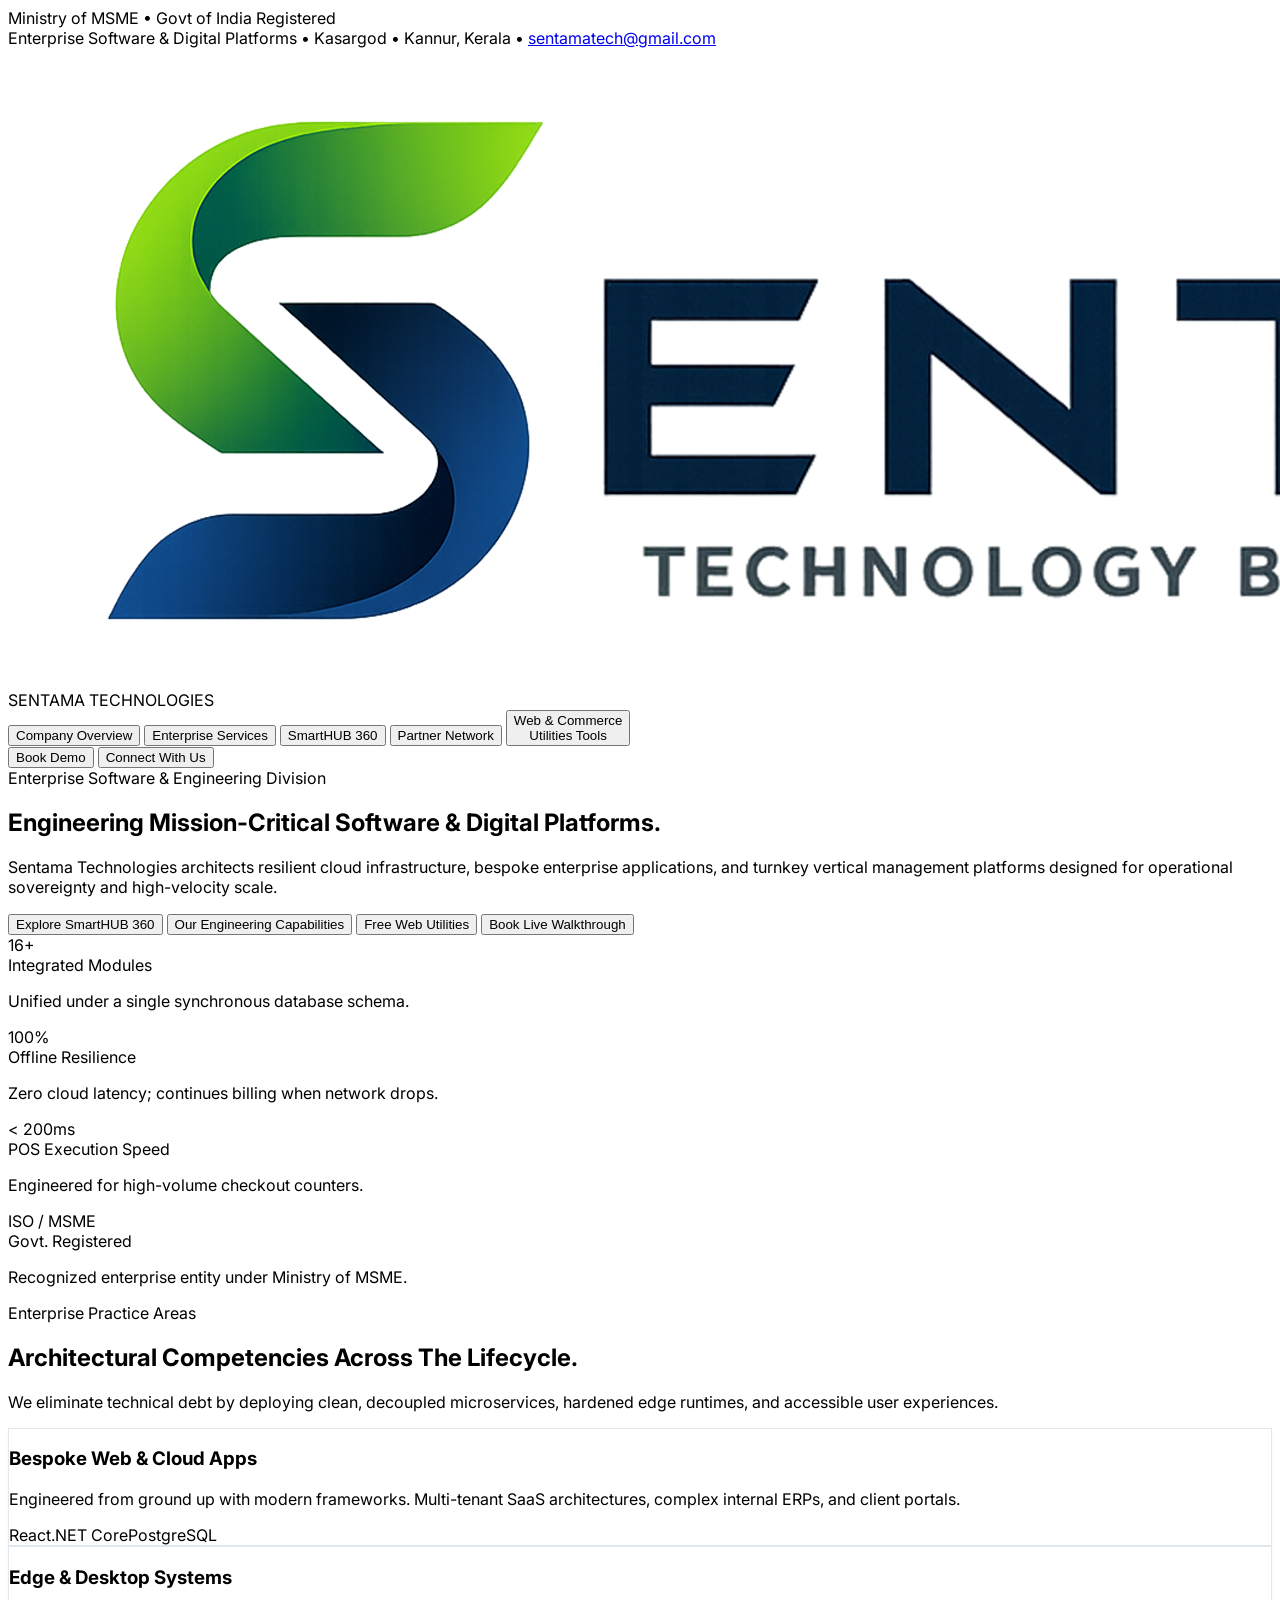
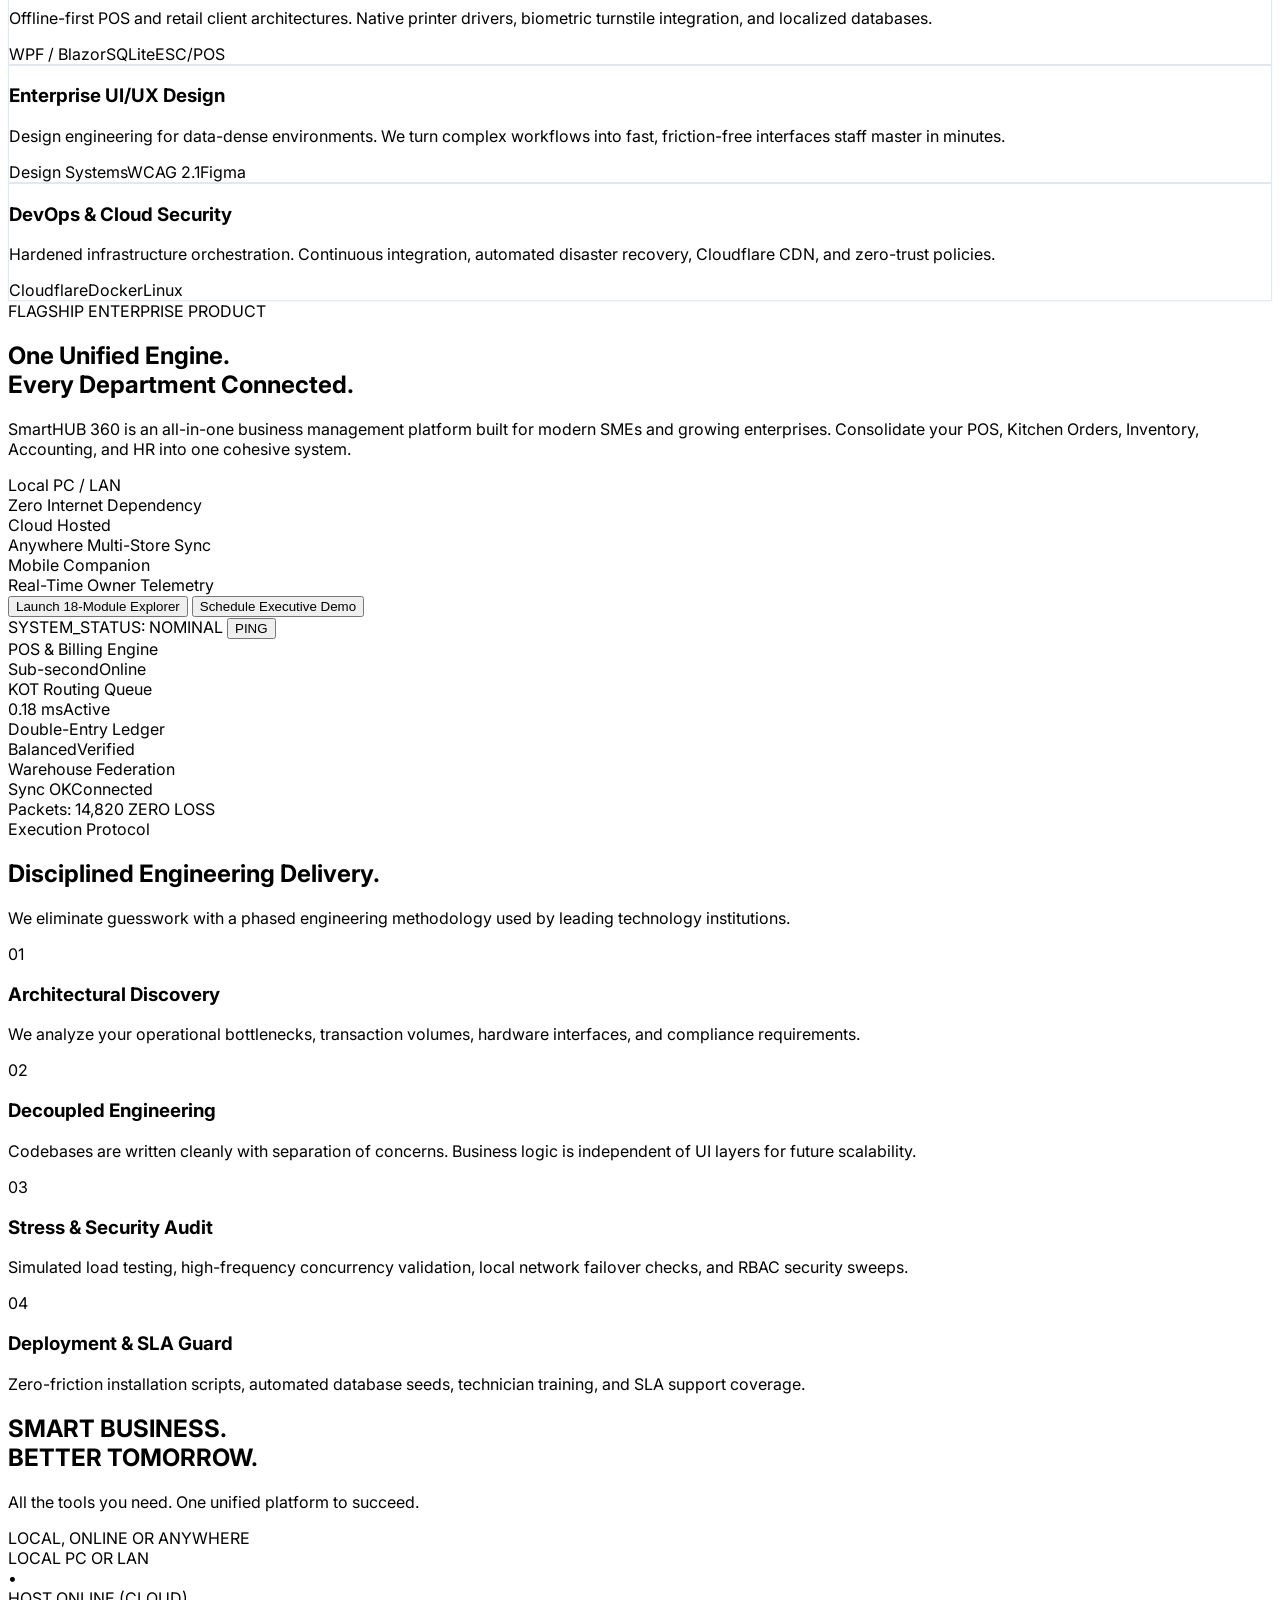
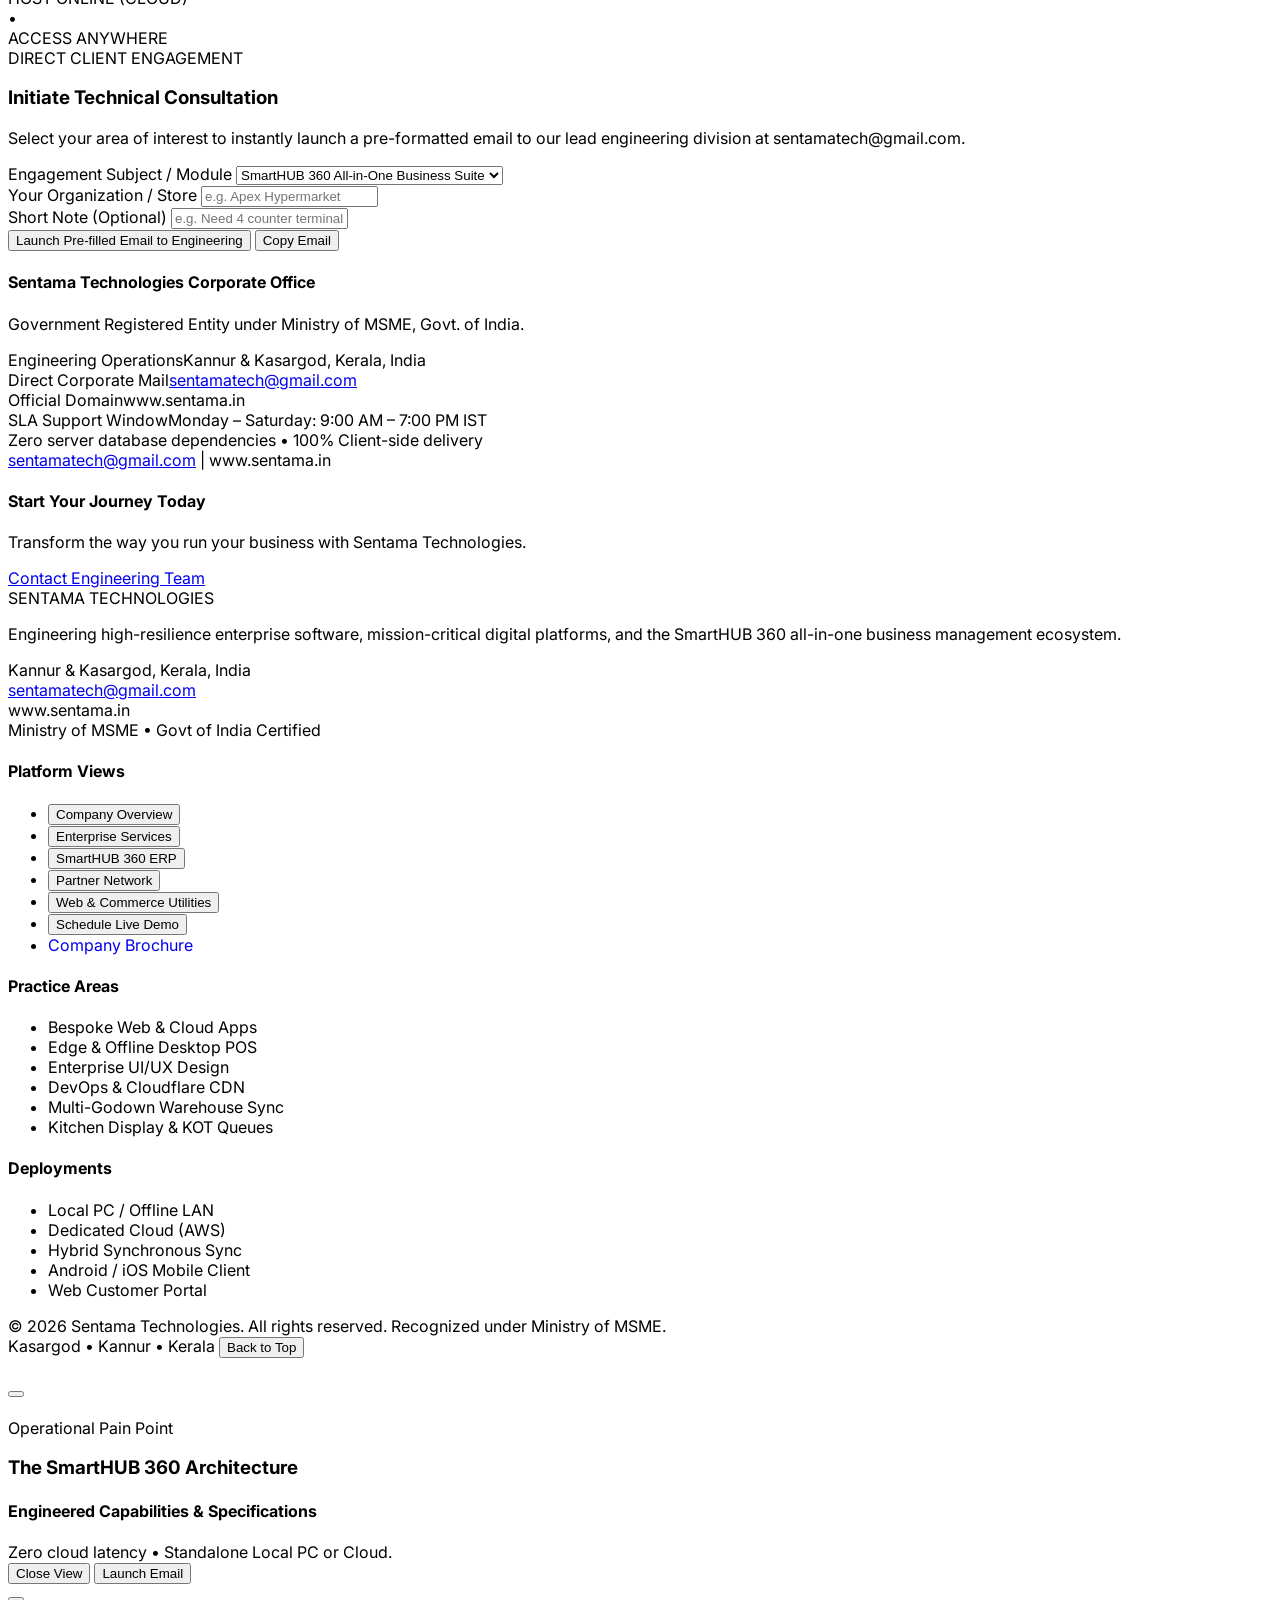
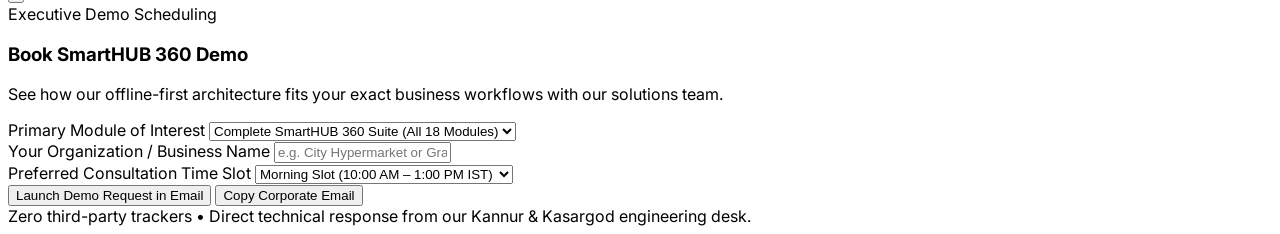
==== commit e3df86d1: "Update index.html" ====
--- a/index.html
+++ b/index.html
@@ -171,7 +171,7 @@
     </div>
     <nav class="max-w-7xl mx-auto px-4 sm:px-6 py-2.5 sm:py-3 flex justify-between items-center gap-2">
       <div class="cursor-pointer flex items-center hover:opacity-90 transition-opacity min-w-0" onclick="nav('home')">
-        <img src="sentama-logo.png" alt="Sentama Technologies Logo" class="h-9 sm:h-10 w-auto object-contain flex-shrink-0 block" onerror="this.style.display='none'; this.nextElementSibling.classList.remove('hidden'); this.nextElementSibling.classList.add('block');" />
+        <img src="sentama-logo.png" alt="Sentama Technologies Logo" class="h-9 sm:h-14 w-auto object-contain flex-shrink-0 block" onerror="this.style.display='none'; this.nextElementSibling.classList.remove('hidden'); this.nextElementSibling.classList.add('block');" />
         <div class="hidden">
           <span class="text-lg sm:text-xl font-black tracking-tight text-[#163a7d]">SENTAMA <span class="text-[#67c80f]">TECHNOLOGIES</span></span>
         </div>
@@ -182,7 +182,7 @@
         <button onclick="nav('smarthub')" class="nav-btn font-bold text-xs lg:text-[13px] tracking-wider uppercase transition-colors relative py-1 text-slate-600 hover:text-[#163a7d]" data-target="smarthub">SmartHUB 360 <span class="nav-ind absolute bottom-0 left-0 w-full h-0.5 bg-[#67c80f] rounded-full hidden"></span></button>
         <button onclick="nav('partner')" class="nav-btn font-bold text-xs lg:text-[13px] tracking-wider uppercase transition-colors relative py-1 text-slate-600 hover:text-[#163a7d]" data-target="partner">Partner Network <span class="nav-ind absolute bottom-0 left-0 w-full h-0.5 bg-[#67c80f] rounded-full hidden"></span></button>
         <button onclick="nav('utilities')" class="nav-btn font-bold text-xs lg:text-[13px] tracking-wider uppercase transition-colors relative py-1 text-slate-600 hover:text-[#163a7d] flex items-center gap-1.5" data-target="utilities">
-          <span>Web & Commerce Utilities</span>
+          <span>Web & Commerce<br/> Utilities</span>
           <span class="px-1.5 py-0.2 bg-emerald-100 text-[#54a50b] text-[9px] font-black rounded-sm uppercase tracking-tighter">Tools</span>
           <span class="nav-ind absolute bottom-0 left-0 w-full h-0.5 bg-[#67c80f] rounded-full hidden"></span>
         </button>
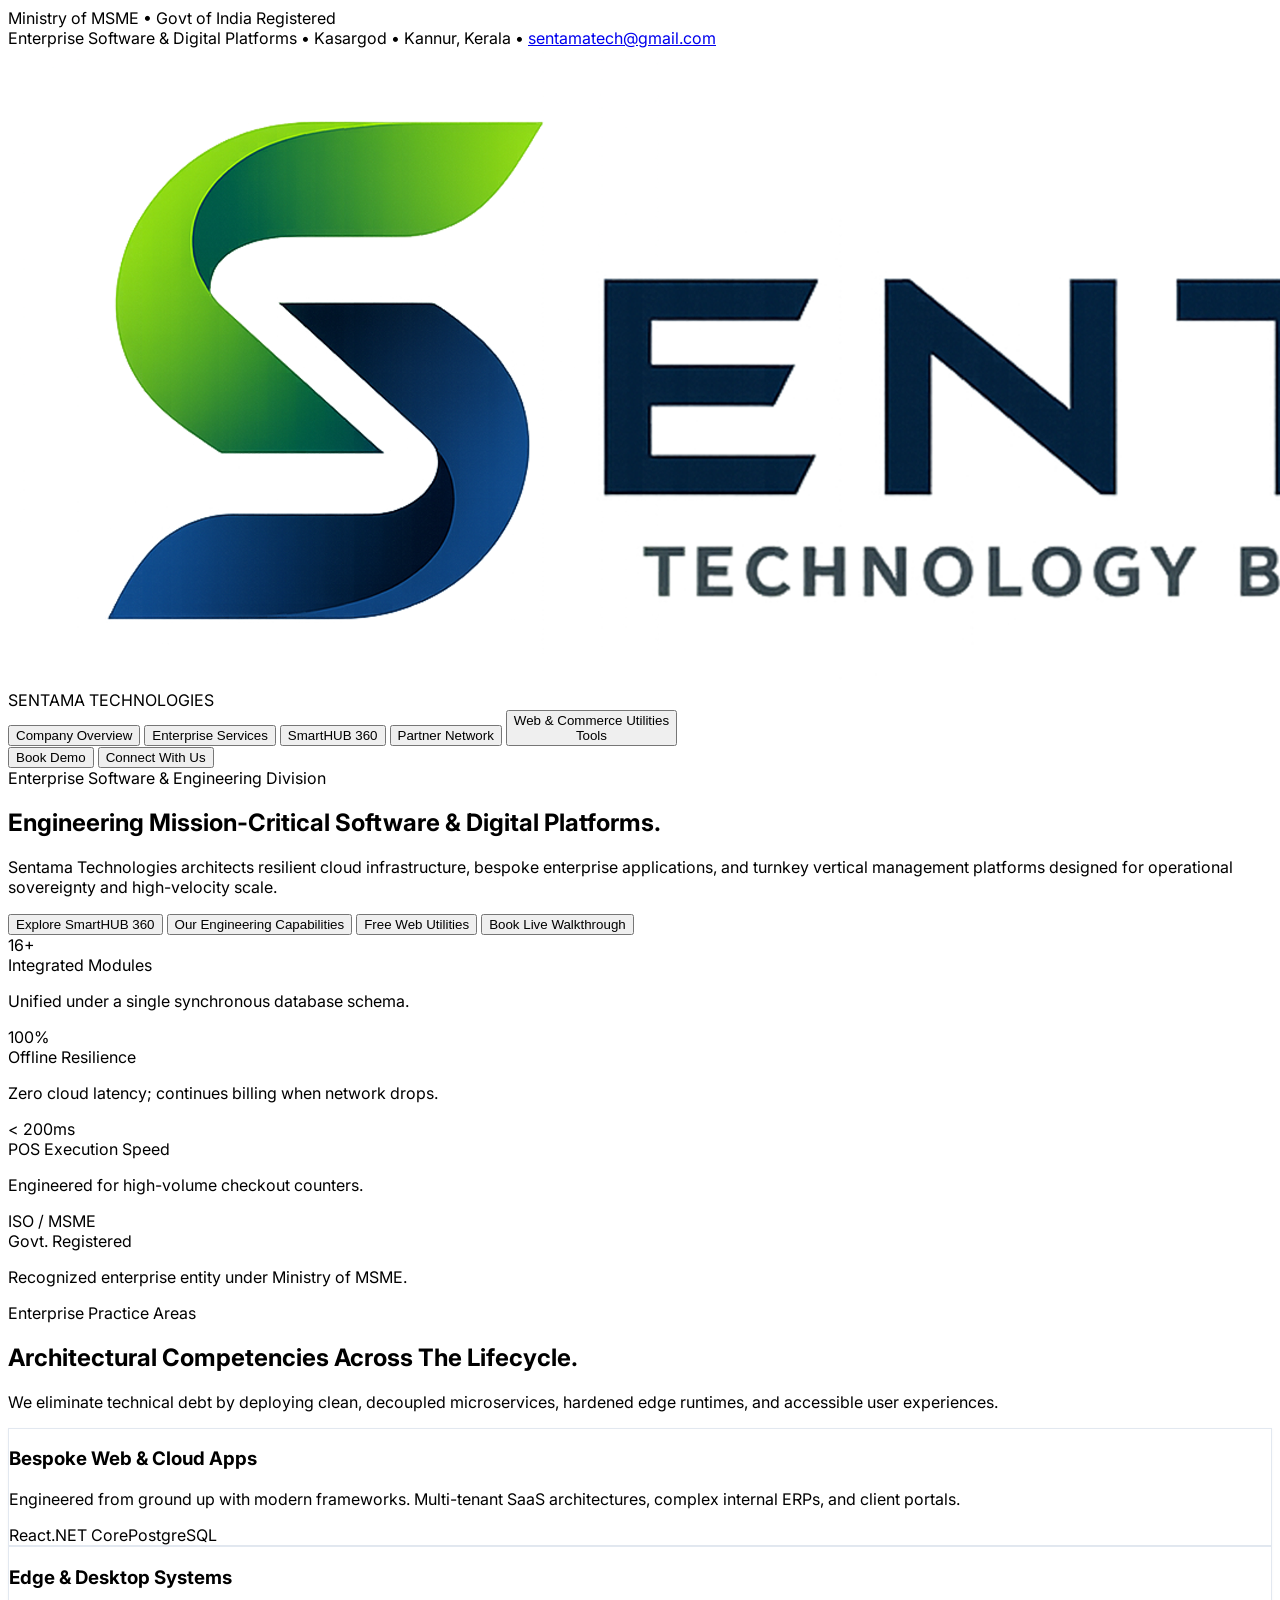
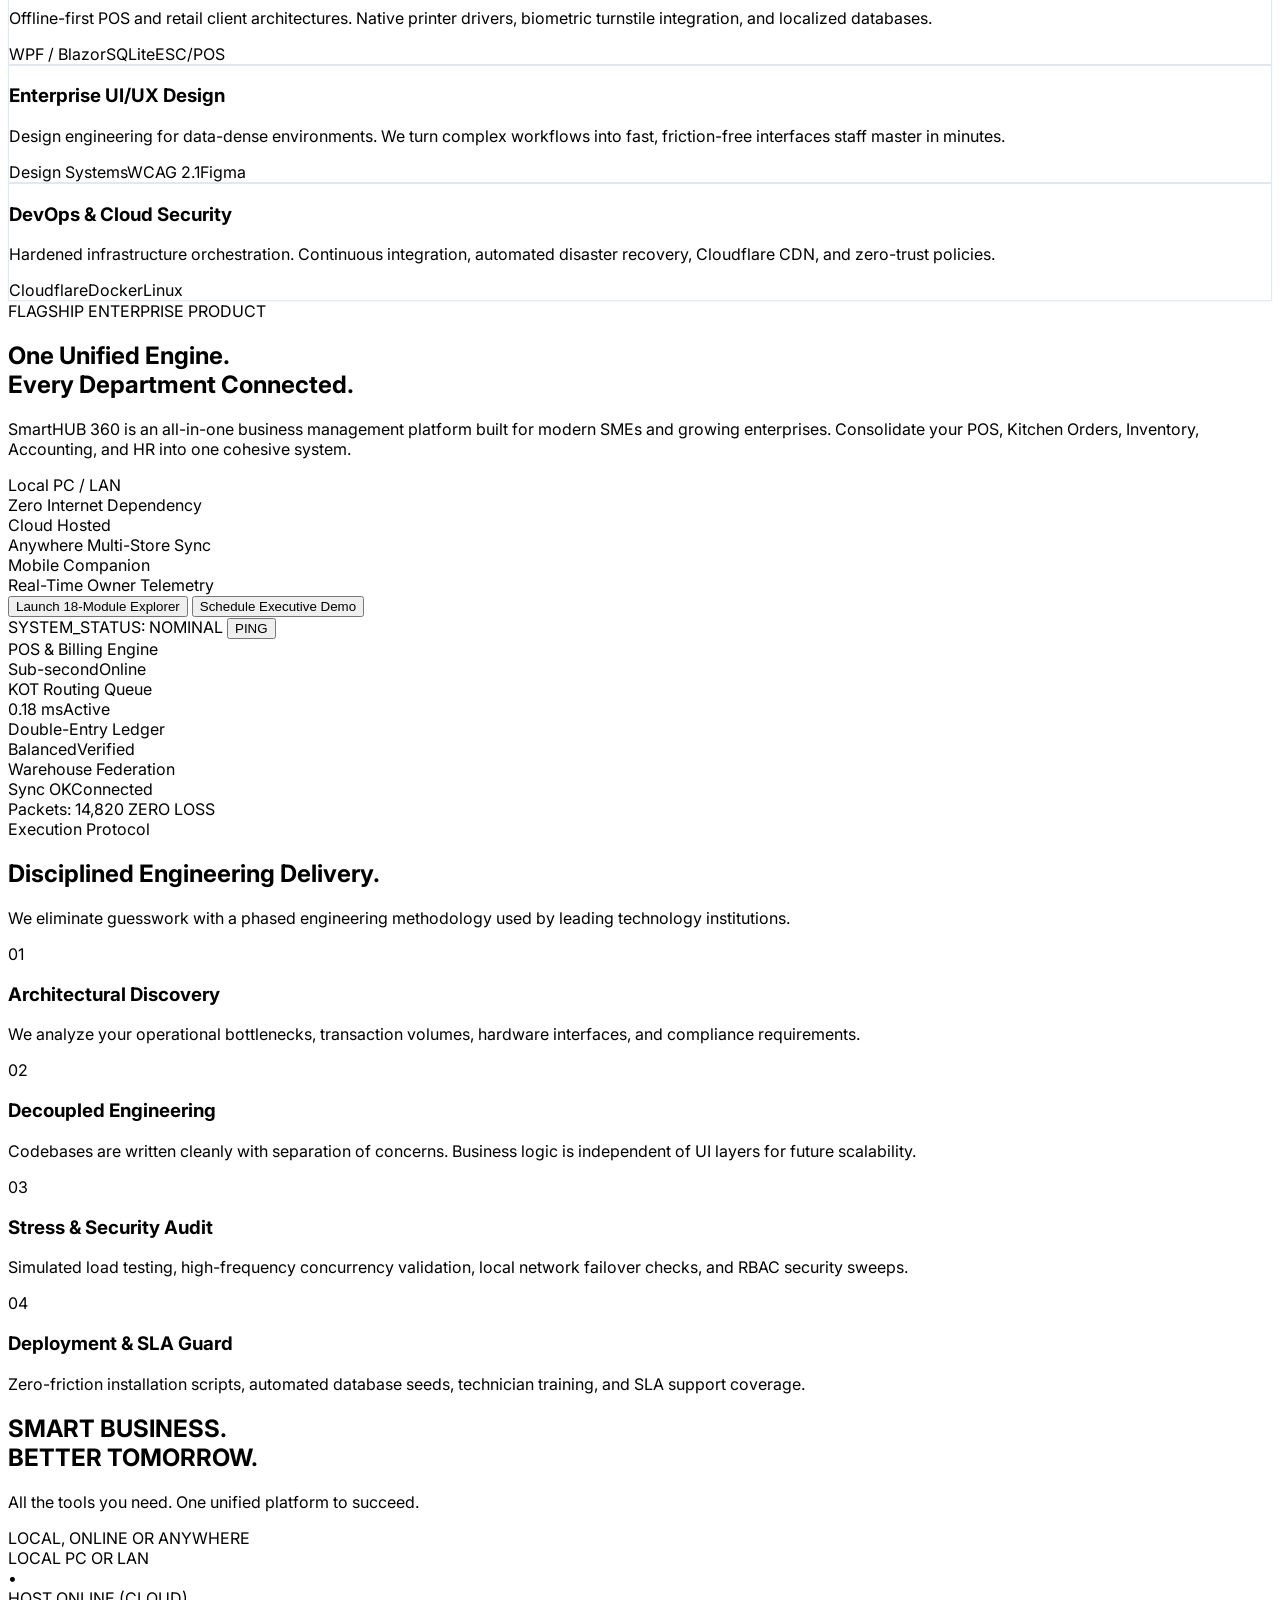
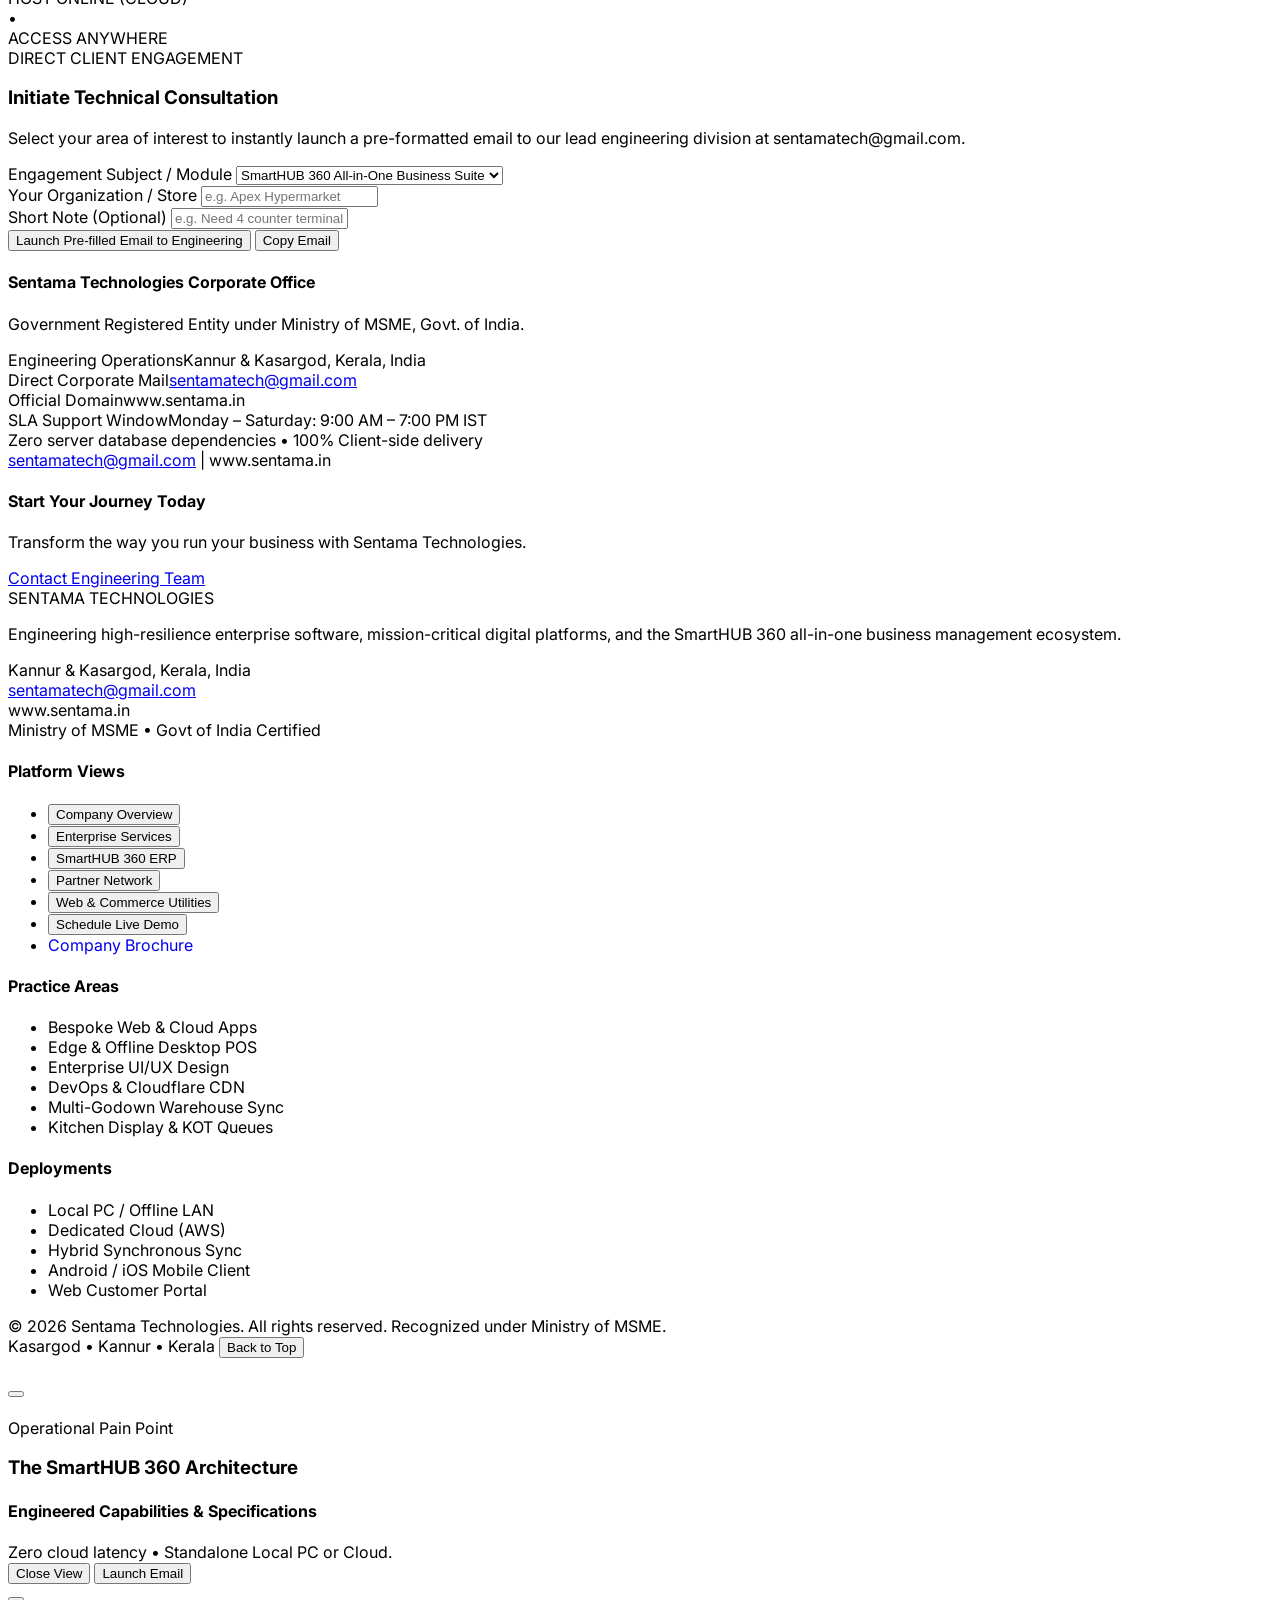
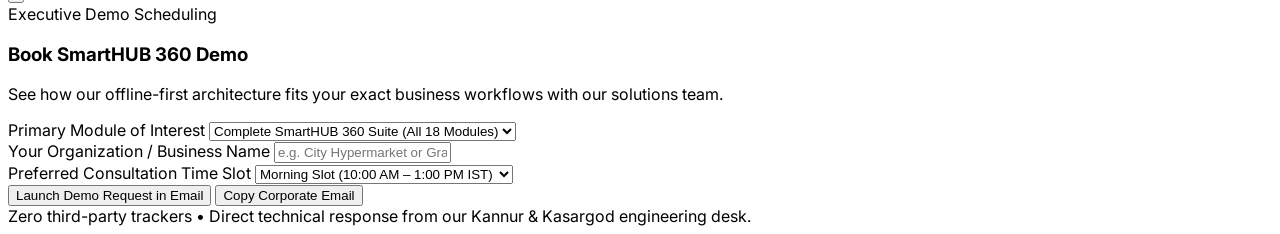
==== commit 3ce8c44a: "Update index.html" ====
--- a/index.html
+++ b/index.html
@@ -182,7 +182,7 @@
         <button onclick="nav('smarthub')" class="nav-btn font-bold text-xs lg:text-[13px] tracking-wider uppercase transition-colors relative py-1 text-slate-600 hover:text-[#163a7d]" data-target="smarthub">SmartHUB 360 <span class="nav-ind absolute bottom-0 left-0 w-full h-0.5 bg-[#67c80f] rounded-full hidden"></span></button>
         <button onclick="nav('partner')" class="nav-btn font-bold text-xs lg:text-[13px] tracking-wider uppercase transition-colors relative py-1 text-slate-600 hover:text-[#163a7d]" data-target="partner">Partner Network <span class="nav-ind absolute bottom-0 left-0 w-full h-0.5 bg-[#67c80f] rounded-full hidden"></span></button>
         <button onclick="nav('utilities')" class="nav-btn font-bold text-xs lg:text-[13px] tracking-wider uppercase transition-colors relative py-1 text-slate-600 hover:text-[#163a7d] flex items-center gap-1.5" data-target="utilities">
-          <span>Web & Commerce<br/> Utilities</span>
+          <span>Web & Commerce Utilities</span><br>
           <span class="px-1.5 py-0.2 bg-emerald-100 text-[#54a50b] text-[9px] font-black rounded-sm uppercase tracking-tighter">Tools</span>
           <span class="nav-ind absolute bottom-0 left-0 w-full h-0.5 bg-[#67c80f] rounded-full hidden"></span>
         </button>
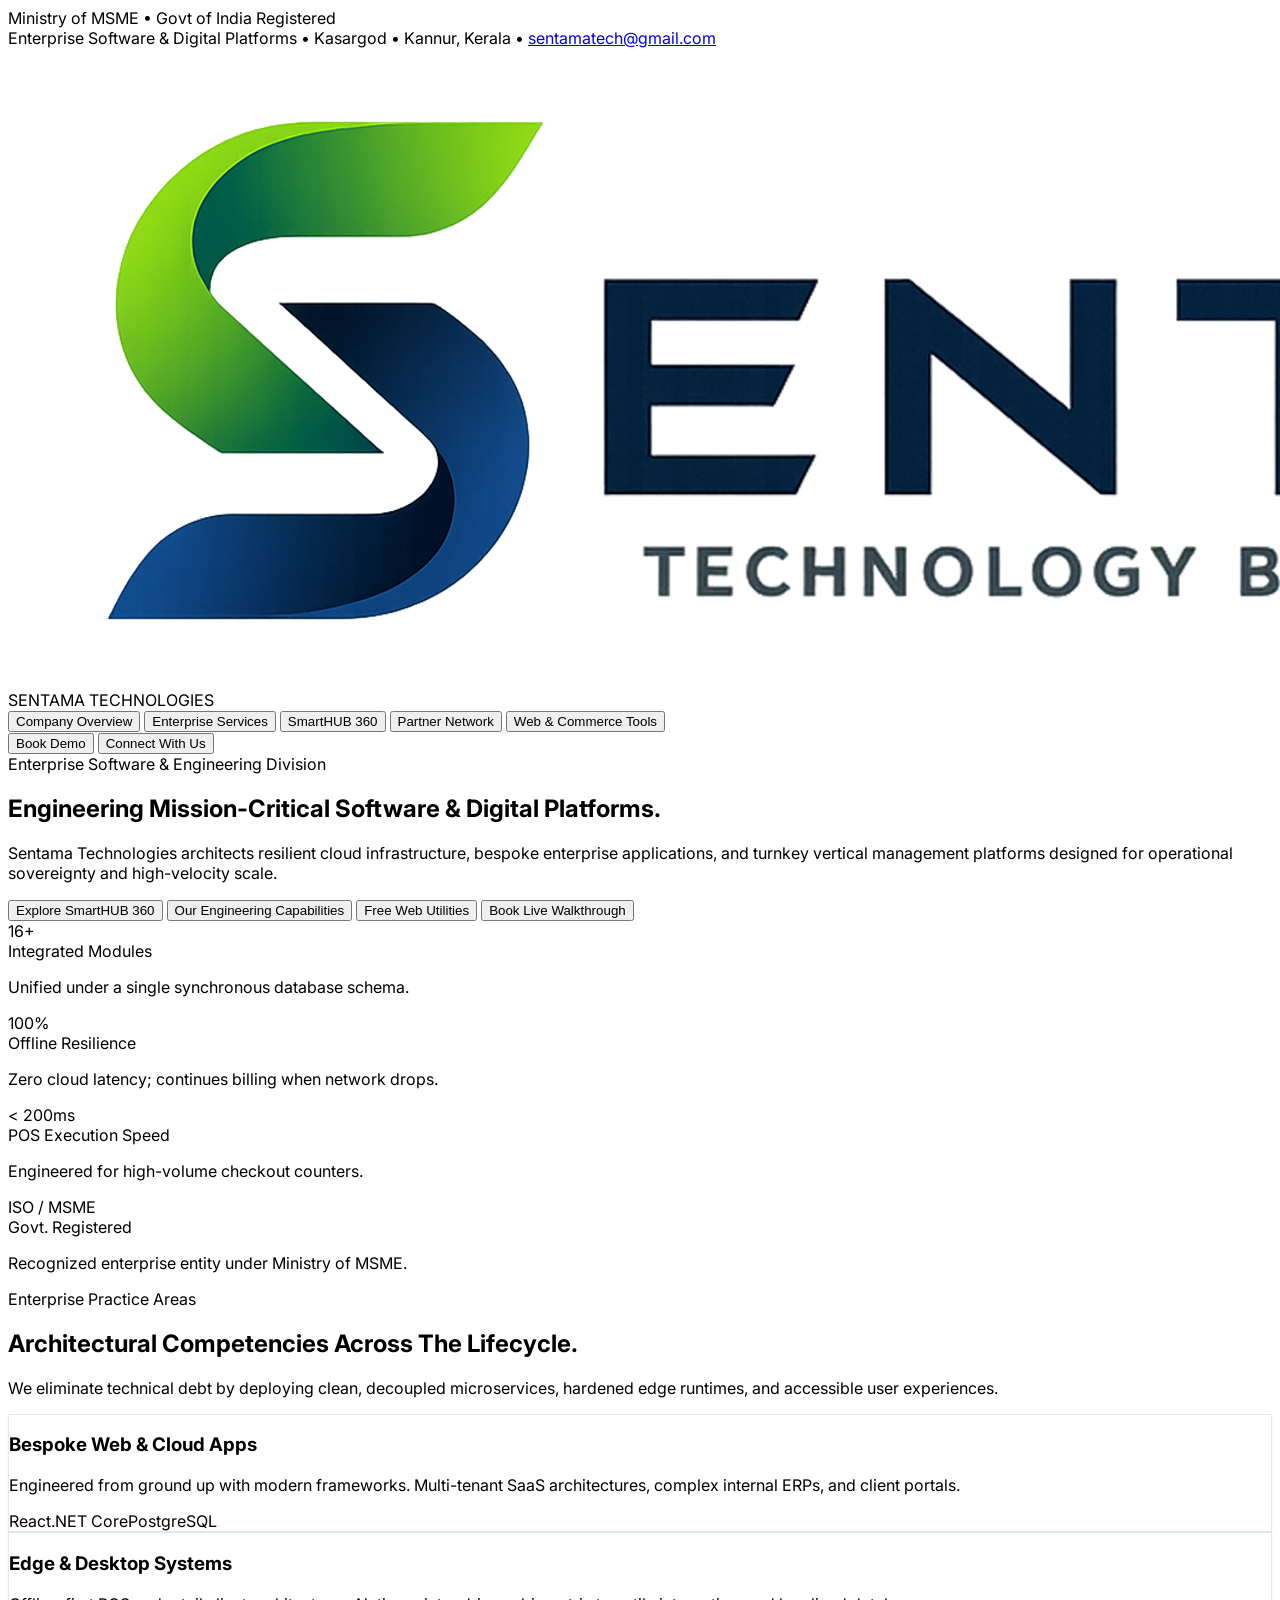
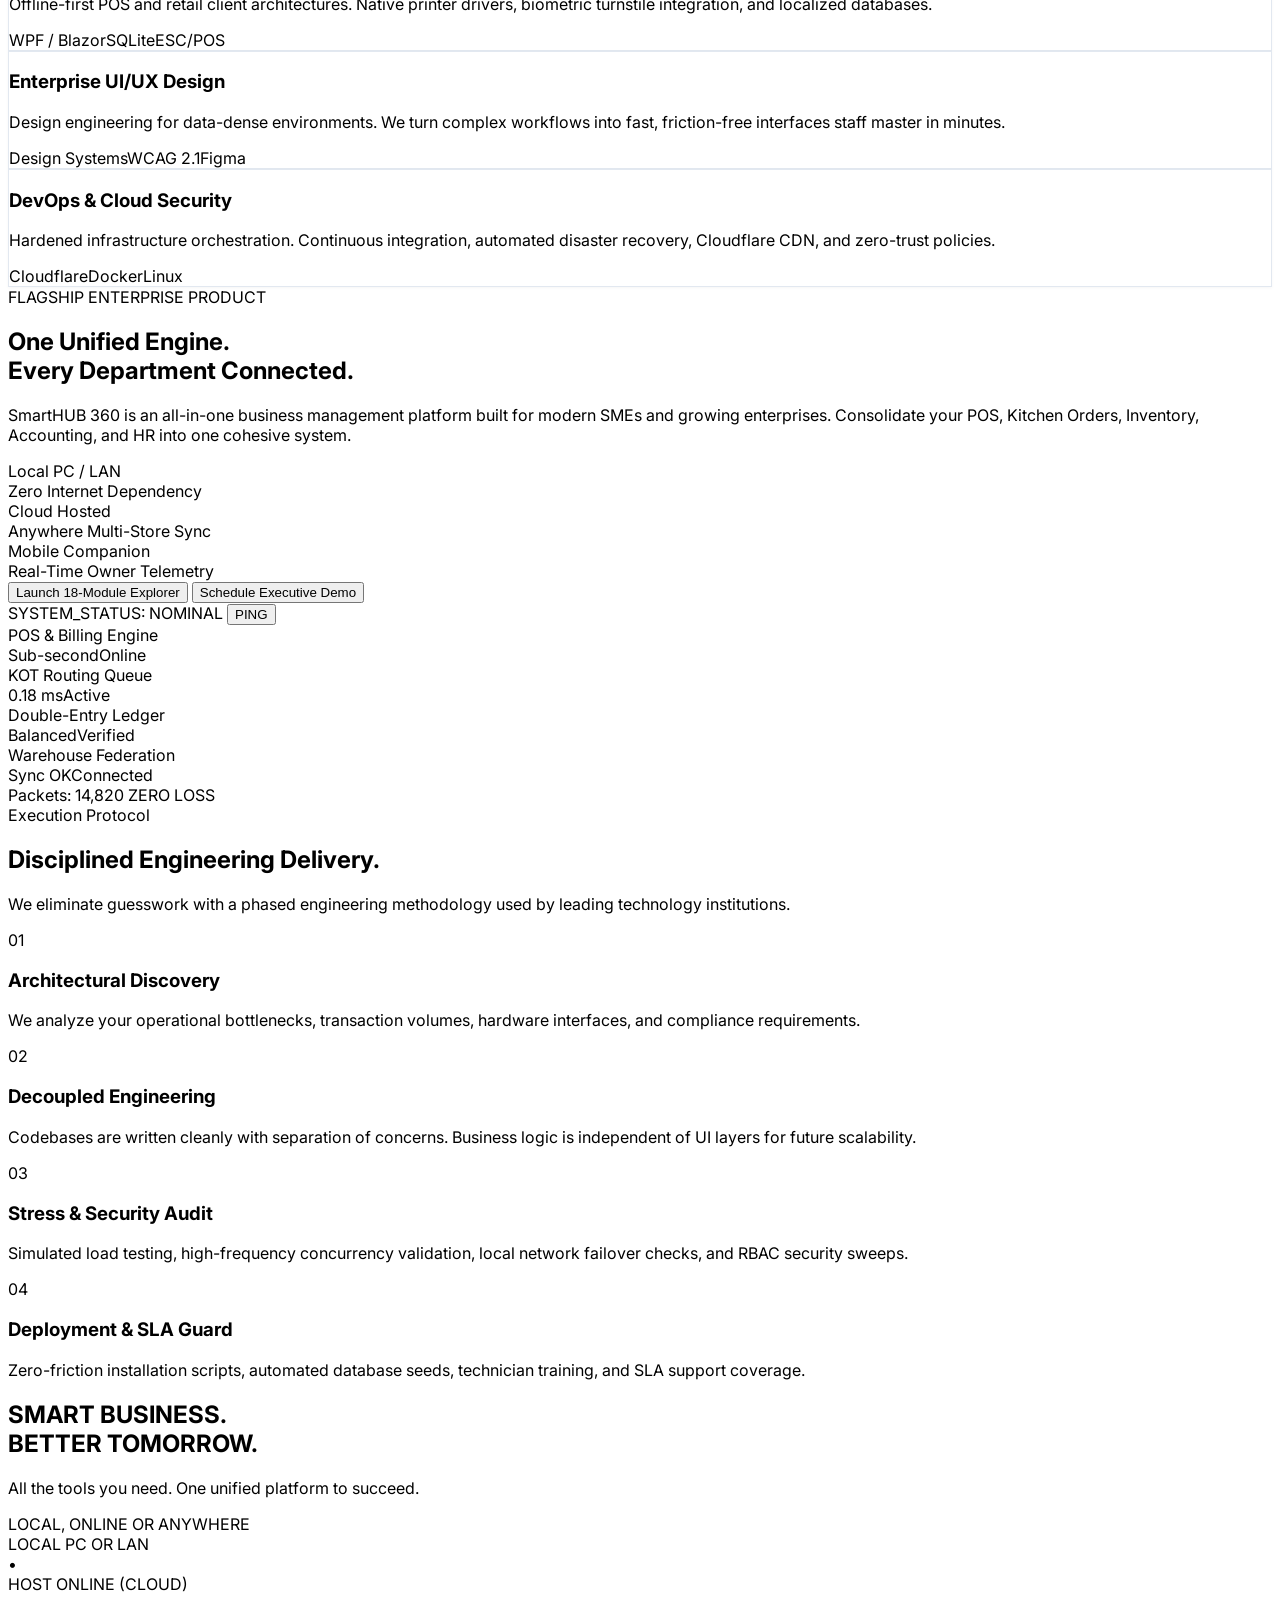
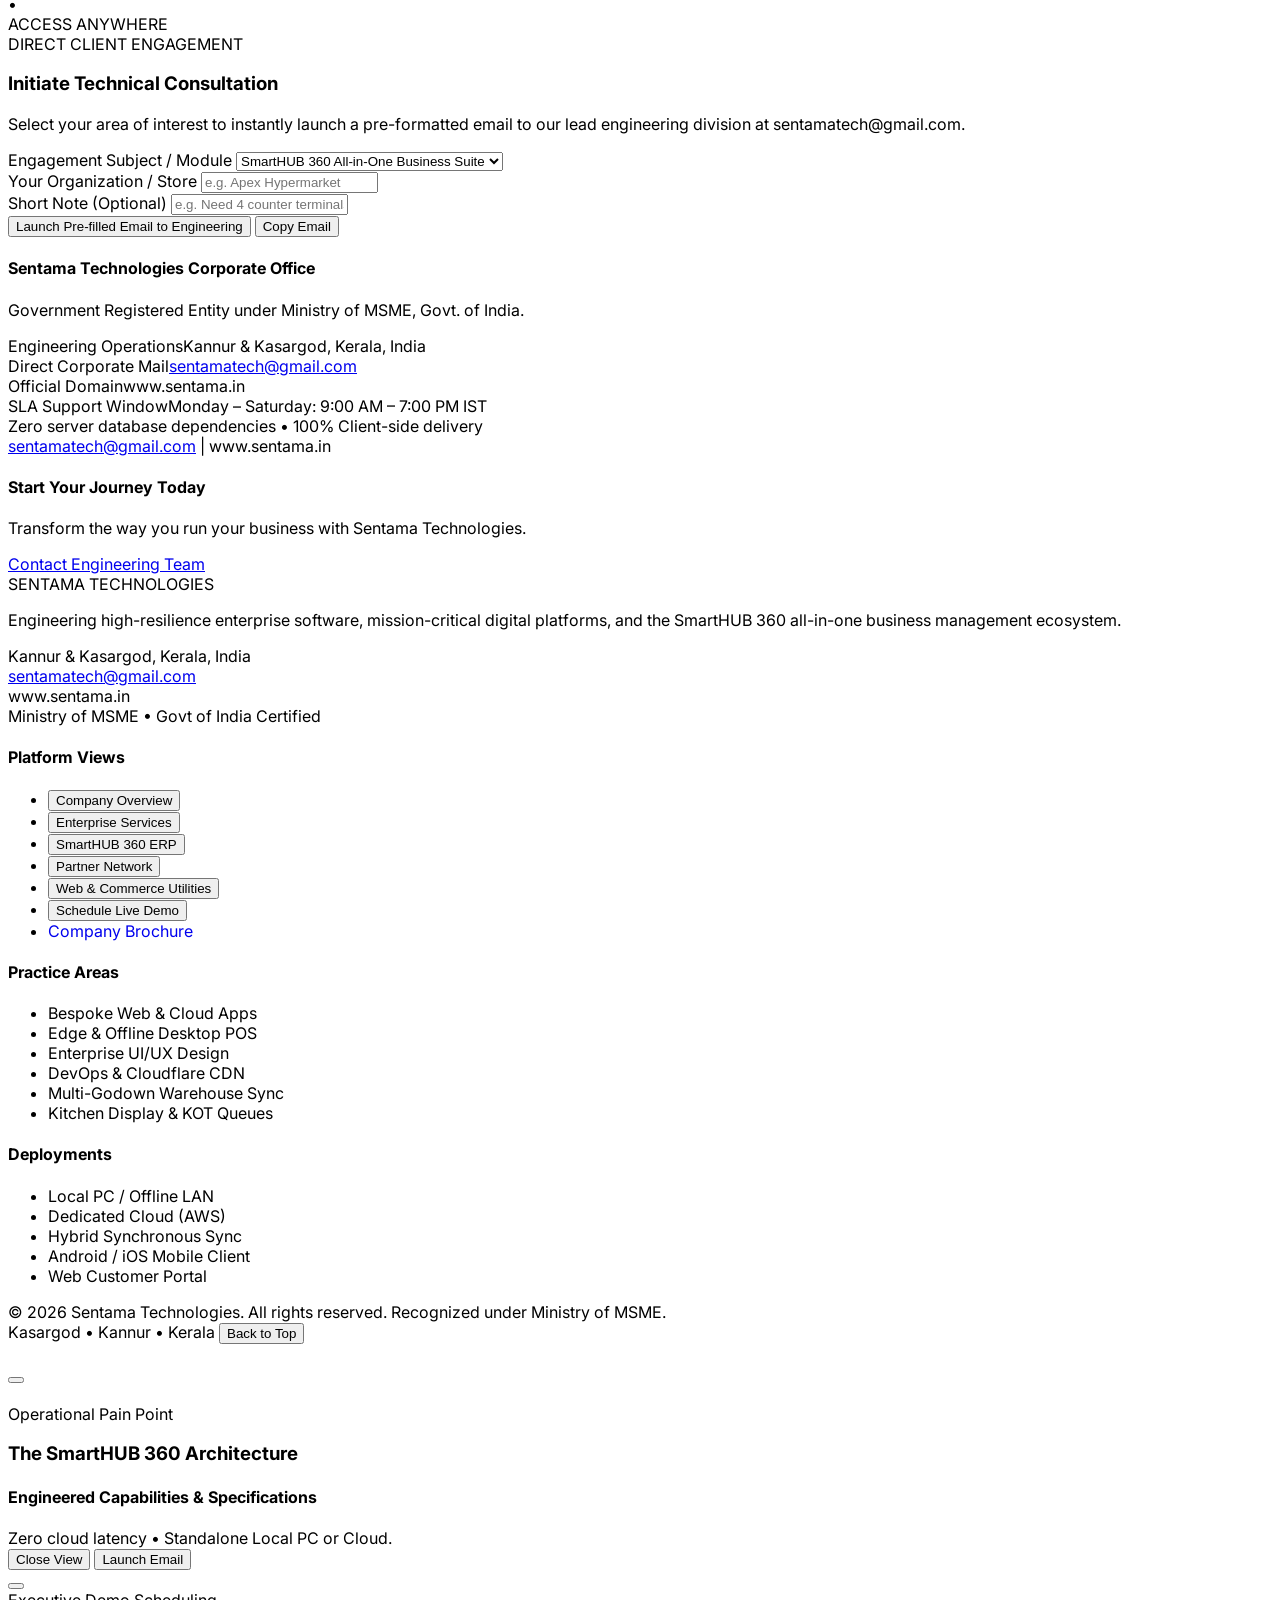
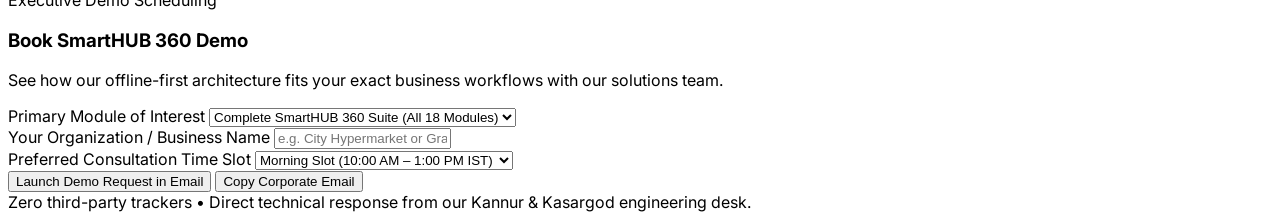
==== commit 6bdf14ee: "Update index.html" ====
--- a/index.html
+++ b/index.html
@@ -171,7 +171,7 @@
     </div>
     <nav class="max-w-7xl mx-auto px-4 sm:px-6 py-2.5 sm:py-3 flex justify-between items-center gap-2">
       <div class="cursor-pointer flex items-center hover:opacity-90 transition-opacity min-w-0" onclick="nav('home')">
-        <img src="sentama-logo.png" alt="Sentama Technologies Logo" class="h-9 sm:h-14 w-auto object-contain flex-shrink-0 block" onerror="this.style.display='none'; this.nextElementSibling.classList.remove('hidden'); this.nextElementSibling.classList.add('block');" />
+        <img src="sentama-logo.png" alt="Sentama Technologies Logo" class="h-9 sm:h-12 w-auto object-contain flex-shrink-0 block" onerror="this.style.display='none'; this.nextElementSibling.classList.remove('hidden'); this.nextElementSibling.classList.add('block');" />
         <div class="hidden">
           <span class="text-lg sm:text-xl font-black tracking-tight text-[#163a7d]">SENTAMA <span class="text-[#67c80f]">TECHNOLOGIES</span></span>
         </div>
@@ -180,12 +180,12 @@
         <button onclick="nav('home')" class="nav-btn font-bold text-xs lg:text-[13px] tracking-wider uppercase transition-colors relative py-1 text-[#163a7d]" data-target="home">Company Overview <span class="nav-ind absolute bottom-0 left-0 w-full h-0.5 bg-[#67c80f] rounded-full"></span></button>
         <button onclick="nav('services')" class="nav-btn font-bold text-xs lg:text-[13px] tracking-wider uppercase transition-colors relative py-1 text-slate-600 hover:text-[#163a7d]" data-target="services">Enterprise Services <span class="nav-ind absolute bottom-0 left-0 w-full h-0.5 bg-[#67c80f] rounded-full hidden"></span></button>
         <button onclick="nav('smarthub')" class="nav-btn font-bold text-xs lg:text-[13px] tracking-wider uppercase transition-colors relative py-1 text-slate-600 hover:text-[#163a7d]" data-target="smarthub">SmartHUB 360 <span class="nav-ind absolute bottom-0 left-0 w-full h-0.5 bg-[#67c80f] rounded-full hidden"></span></button>
-        <button onclick="nav('partner')" class="nav-btn font-bold text-xs lg:text-[13px] tracking-wider uppercase transition-colors relative py-1 text-slate-600 hover:text-[#163a7d]" data-target="partner">Partner Network <span class="nav-ind absolute bottom-0 left-0 w-full h-0.5 bg-[#67c80f] rounded-full hidden"></span></button>
-        <button onclick="nav('utilities')" class="nav-btn font-bold text-xs lg:text-[13px] tracking-wider uppercase transition-colors relative py-1 text-slate-600 hover:text-[#163a7d] flex items-center gap-1.5" data-target="utilities">
-          <span>Web & Commerce Utilities</span><br>
-          <span class="px-1.5 py-0.2 bg-emerald-100 text-[#54a50b] text-[9px] font-black rounded-sm uppercase tracking-tighter">Tools</span>
-          <span class="nav-ind absolute bottom-0 left-0 w-full h-0.5 bg-[#67c80f] rounded-full hidden"></span>
-        </button>
+        <button onclick="nav('partner')" class="nav-btn font-bold text-xs lg:text-[13px] tracking-wider uppercase transition-colors relative py-1 text-slate-600 hover:text-[#163a7d]" data-target="partner">
+			Partner Network <span class="nav-ind absolute bottom-0 left-0 w-full h-0.5 bg-[#67c80f] rounded-full hidden"></span></button>
+       <button onclick="nav('utilities')" class="nav-btn font-bold text-xs lg:text-[13px] tracking-wider uppercase transition-colors relative py-1 text-[#54a50b] hover:text-[#3f7d08] flex items-center gap-1.5" data-target="utilities">
+    <span>Web & Commerce Tools</span>
+    <span class="nav-ind absolute bottom-0 left-0 w-full h-0.5 bg-[#67c80f] rounded-full hidden"></span>
+  </button>
       </div>
       <div class="hidden sm:flex items-center gap-2.5">
         <button onclick="openModal('demoModal')" class="border border-slate-300 text-slate-700 hover:bg-slate-50 px-3.5 py-2 rounded-lg font-semibold text-xs flex items-center gap-1.5"><i data-lucide="shield-check" class="w-3.5 h-3.5 text-[#67c80f]"></i> Book Demo</button>
@@ -1845,14 +1845,22 @@
       }
       
       document.querySelectorAll('.nav-btn').forEach(b => {
-        b.className = 'nav-btn font-bold text-xs lg:text-[13px] tracking-wider uppercase transition-colors relative py-1 text-slate-600 hover:text-[#163a7d]';
-        const ind = b.querySelector('.nav-ind');
-        if(ind) ind.classList.add('hidden');
-        if(b.dataset.target === viewId) {
-          b.classList.replace('text-slate-600', 'text-[#163a7d]');
-          if(ind) ind.classList.remove('hidden');
-        }
-      });
+  const isUtil = b.dataset.target === 'utilities';
+  const defaultClass = isUtil 
+    ? 'text-[#54a50b] hover:text-[#3f7d08]' 
+    : 'text-slate-600 hover:text-[#163a7d]';
+  
+  b.className = `nav-btn font-bold text-xs lg:text-[13px] tracking-wider uppercase transition-colors relative py-1 ${defaultClass} flex items-center gap-1.5`;
+  
+  const ind = b.querySelector('.nav-ind');
+  if (ind) ind.classList.add('hidden');
+  
+  if (b.dataset.target === viewId) {
+    b.classList.remove('text-slate-600');
+    b.classList.add(isUtil ? 'text-[#3f7d08]' : 'text-[#163a7d]');
+    if (ind) ind.classList.remove('hidden');
+  }
+});
       window.scrollTo({top:0, behavior:'smooth'});
       lucide.createIcons();
     }
@@ -2032,8 +2040,9 @@
     function downloadWaStandeePNG() {
       const biz = document.getElementById('wa-biz-name').value || "Business";
       const table = document.getElementById('wa-table-id').value || "";
-      const qrImg = document.querySelector('#wa-qrcode img');
-      if(!qrImg) return;
+      const qrContainer = document.getElementById('wa-qrcode');
+		const qrImg = qrContainer.querySelector('img') || qrContainer.querySelector('canvas');
+		if(!qrImg) return;
 
       const canvas = document.createElement('canvas');
       canvas.width = 800;
@@ -2125,8 +2134,9 @@
 
     function downloadGoogleCardPNG() {
       const name = document.getElementById('gr-name').value || "Business";
-      const qrImg = document.querySelector('#gr-qrcode img');
-      if(!qrImg) return;
+      const qrContainer = document.getElementById('gr-qrcode');
+		const qrImg = qrContainer.querySelector('img') || qrContainer.querySelector('canvas');
+		if(!qrImg) return;
 
       const canvas = document.createElement('canvas');
       canvas.width = 800;
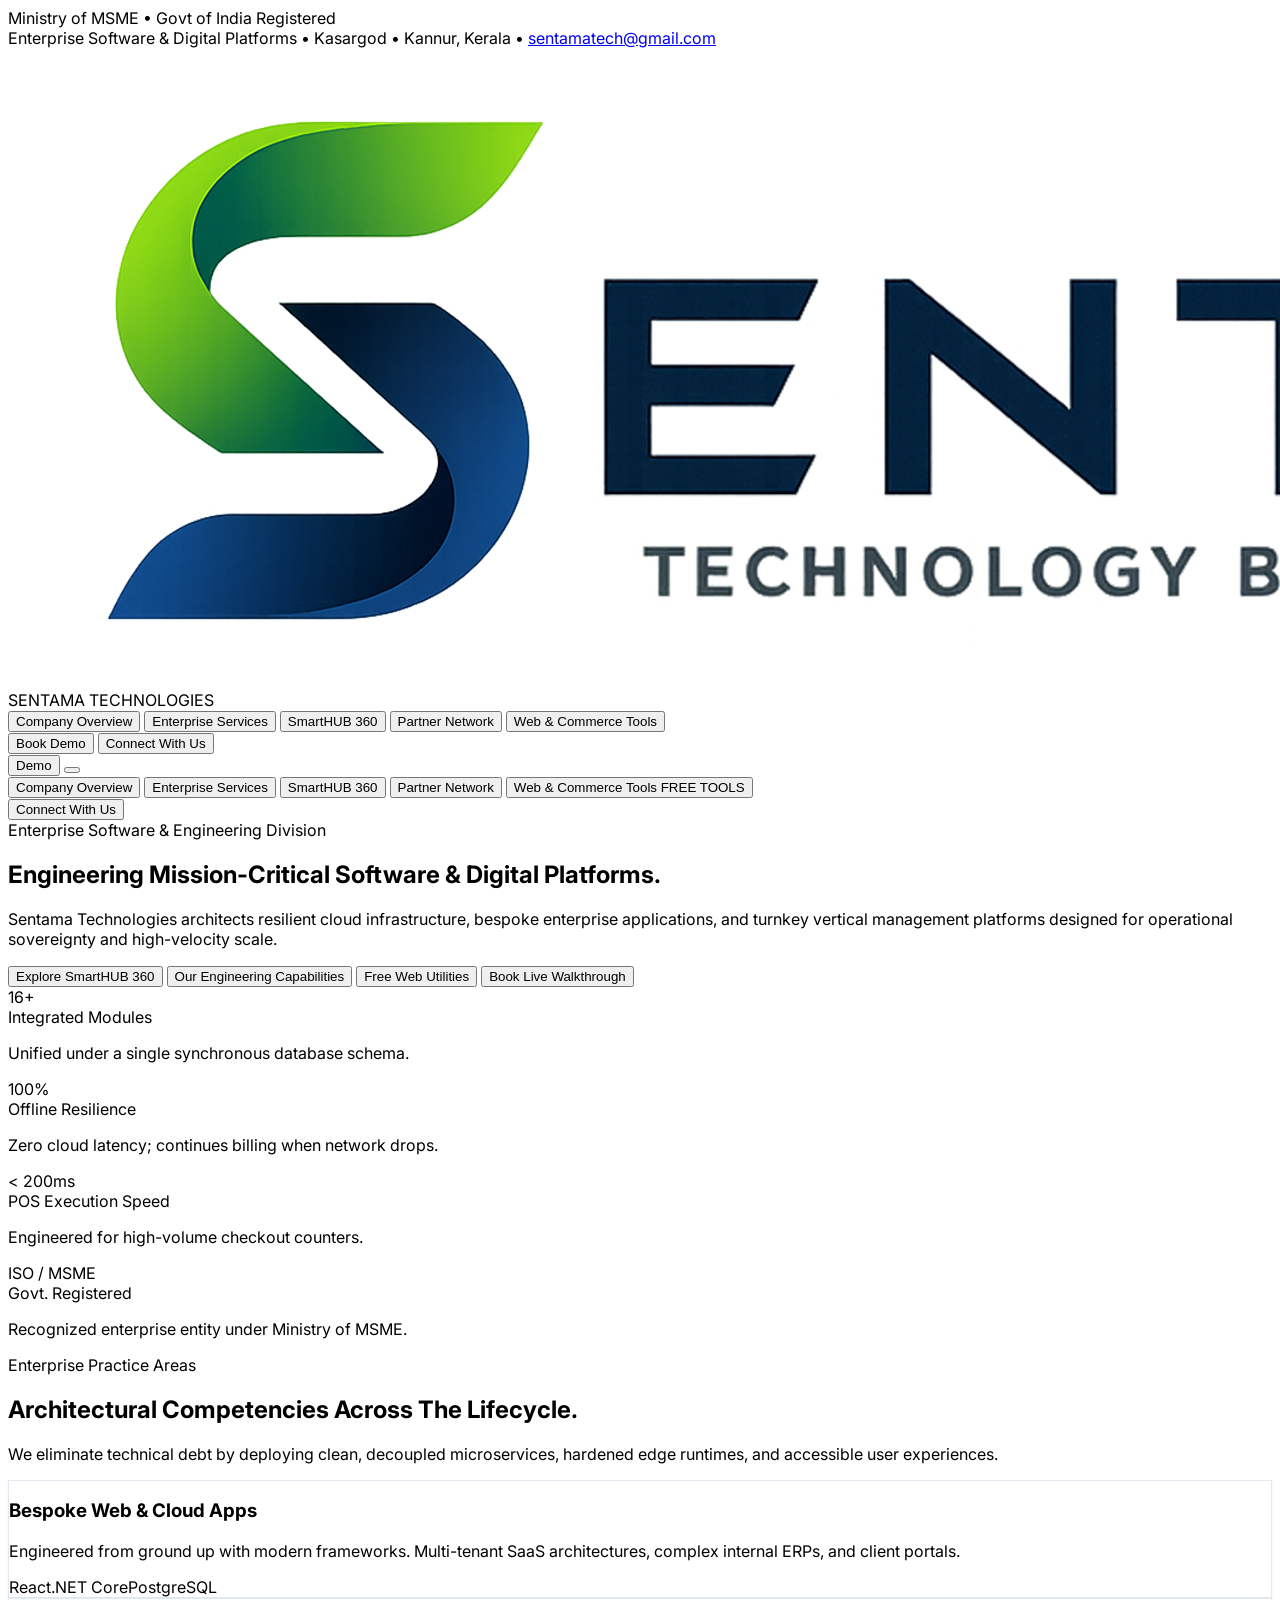
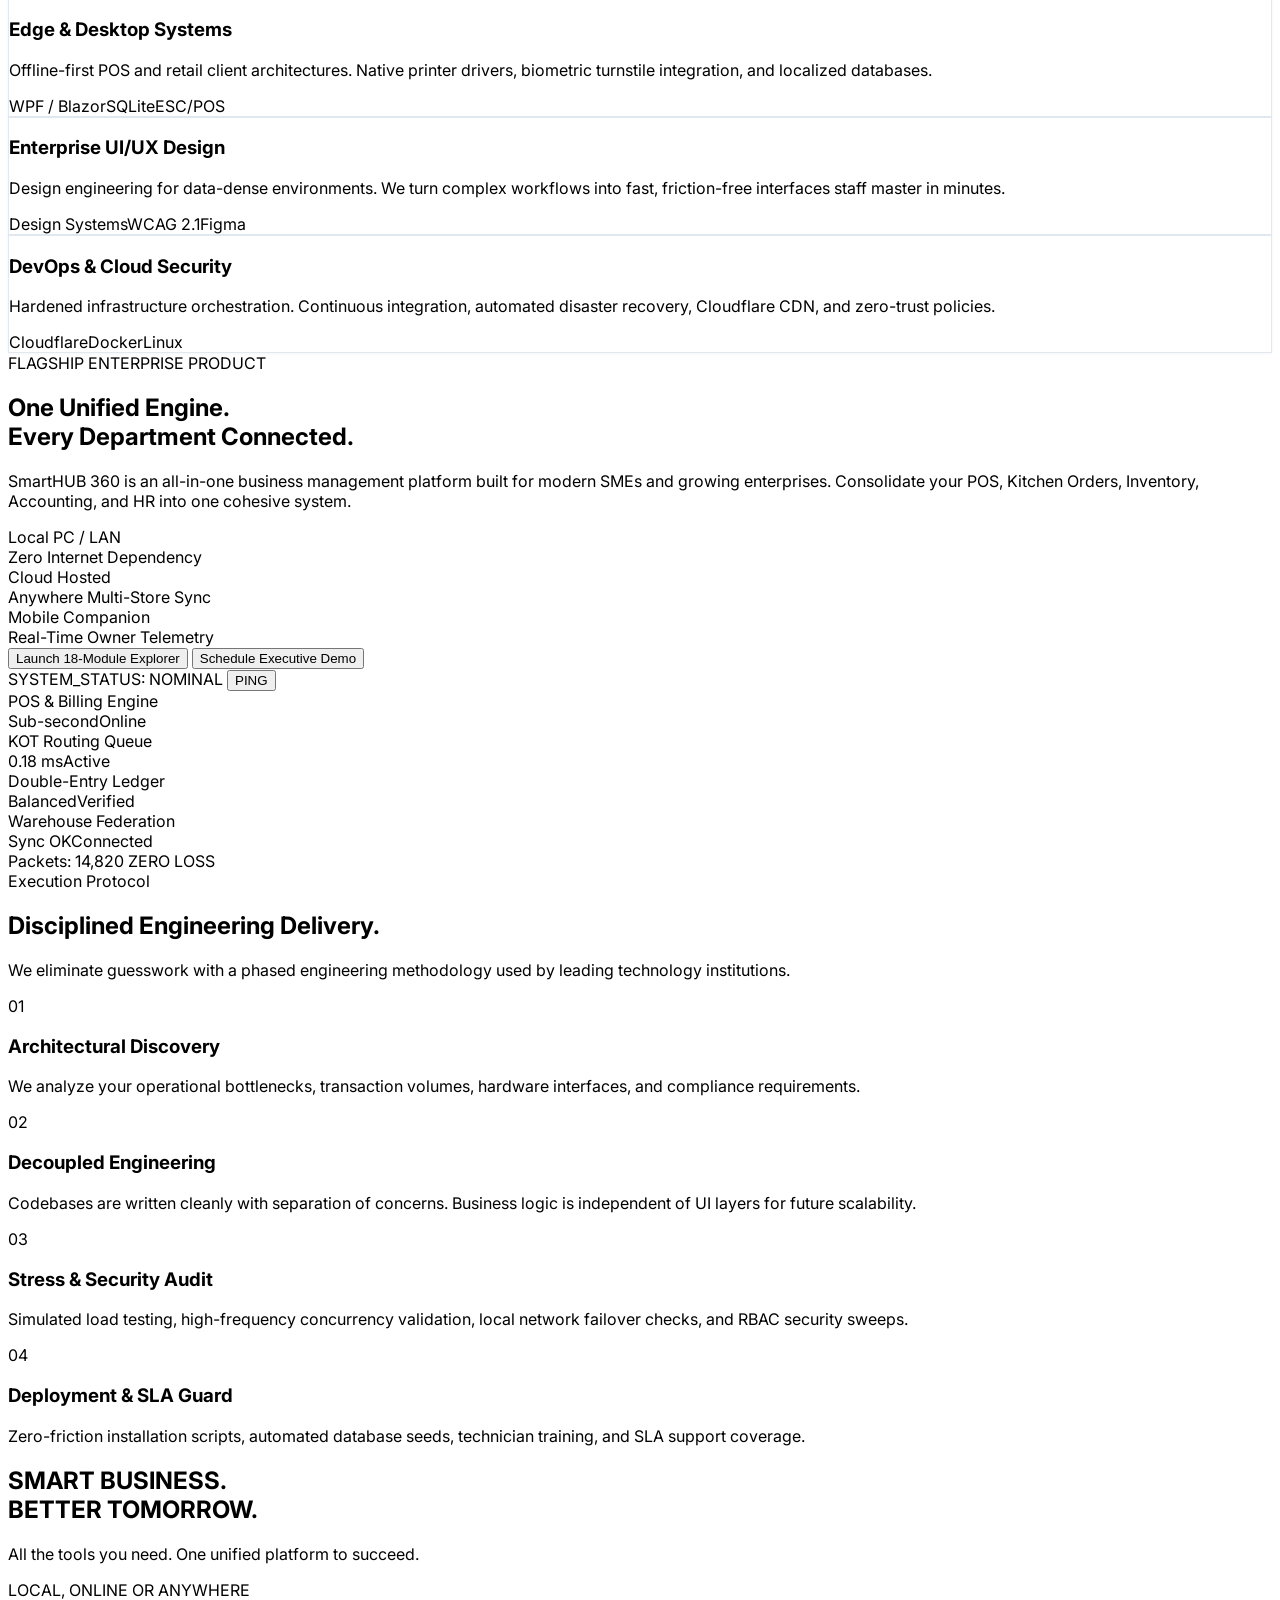
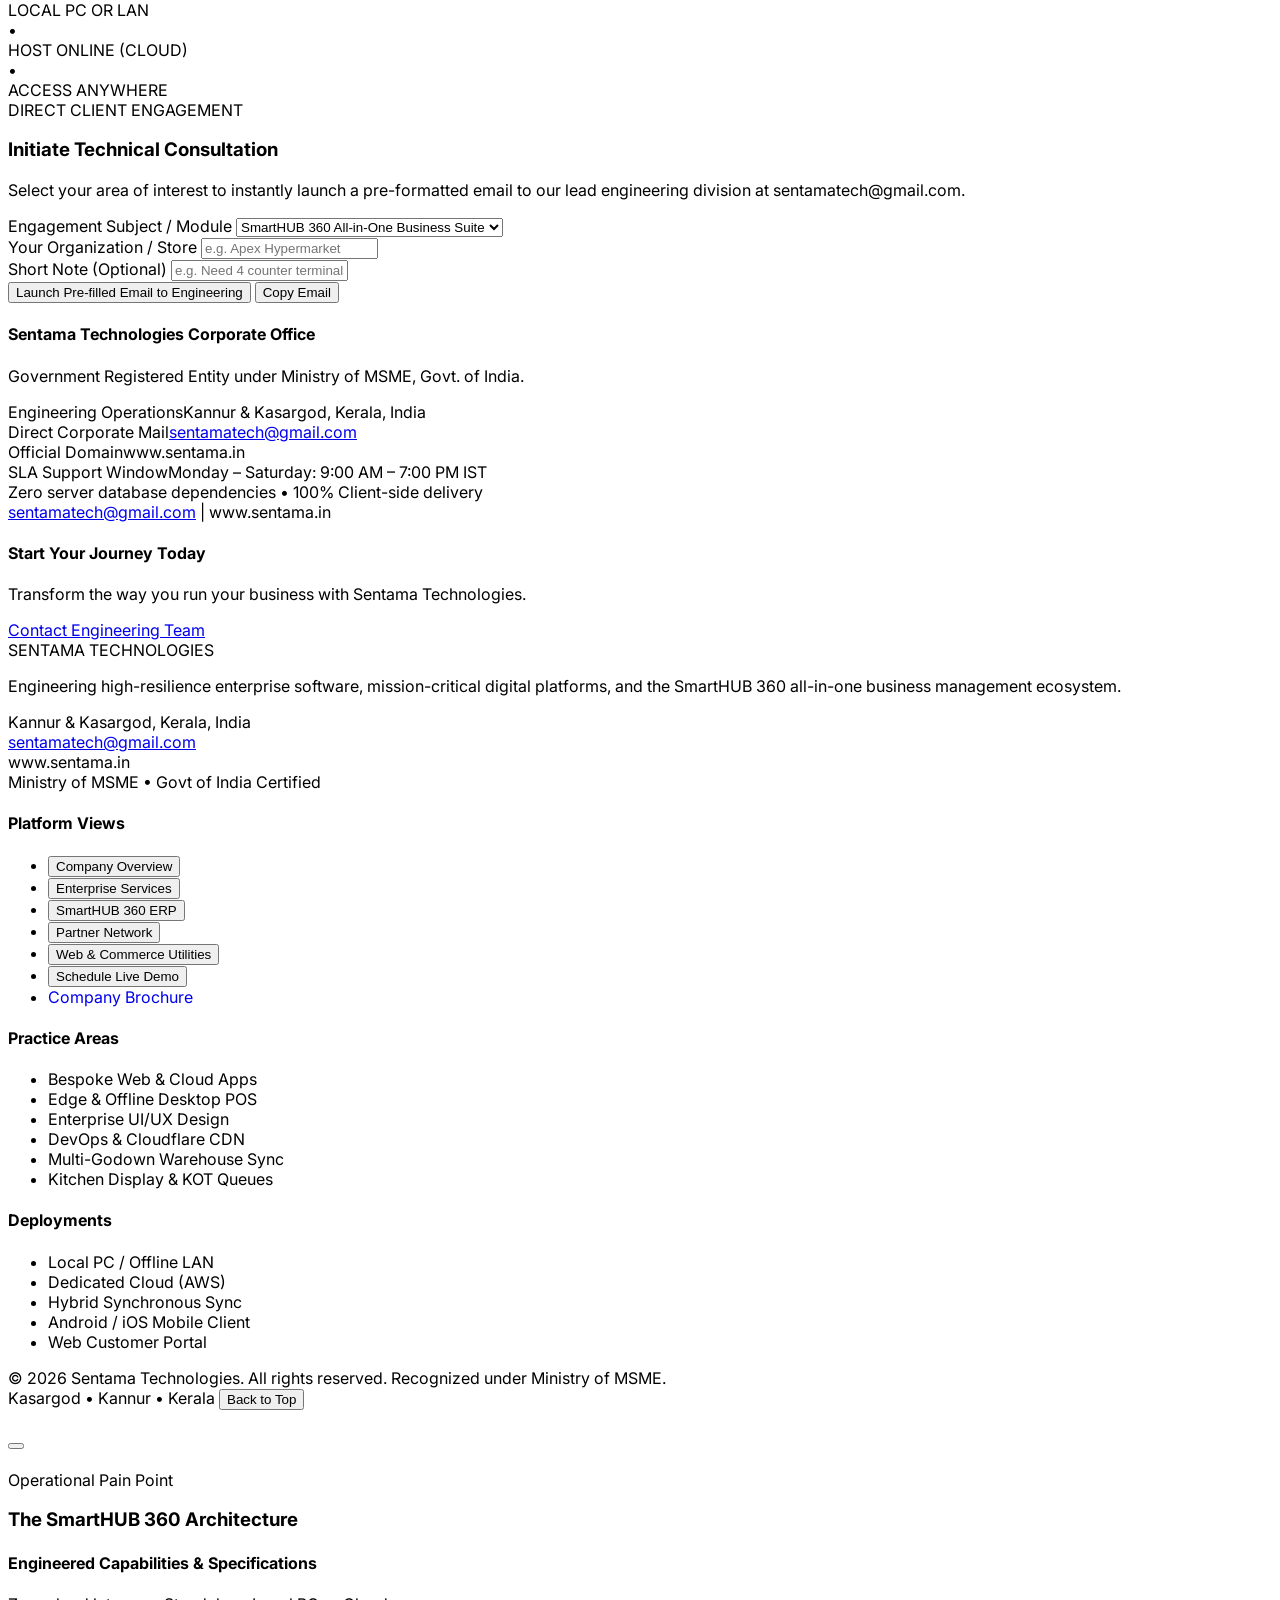
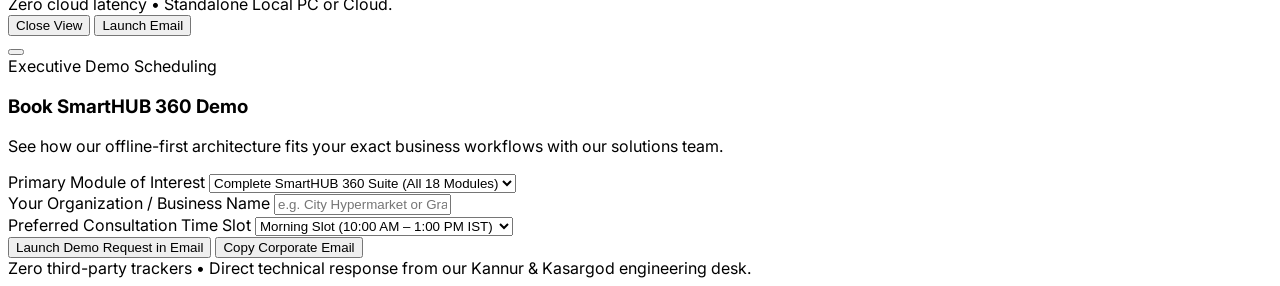
==== commit b08382ec: "Update index.html" ====
--- a/index.html
+++ b/index.html
@@ -151,6 +151,7 @@
 <body class="bg-white text-slate-900 antialiased min-h-screen flex flex-col">
 
   <!-- ==================== HEADER & NAVBAR ==================== -->
+    <!-- ==================== HEADER & NAVBAR ==================== -->
   <header class="fixed w-full top-0 left-0 right-0 z-50 bg-white/95 backdrop-blur-md border-b border-slate-200 transition-all shadow-xs">
     <div class="bg-[#090e17] text-slate-300 text-[10px] sm:text-[11px] py-1 px-4 sm:px-6 border-b border-slate-800">
       <div class="max-w-7xl mx-auto flex justify-between items-center gap-2">
@@ -169,29 +170,70 @@
         </div>
       </div>
     </div>
+    
     <nav class="max-w-7xl mx-auto px-4 sm:px-6 py-2.5 sm:py-3 flex justify-between items-center gap-2">
+      <!-- Logo -->
       <div class="cursor-pointer flex items-center hover:opacity-90 transition-opacity min-w-0" onclick="nav('home')">
-        <img src="sentama-logo.png" alt="Sentama Technologies Logo" class="h-9 sm:h-12 w-auto object-contain flex-shrink-0 block" onerror="this.style.display='none'; this.nextElementSibling.classList.remove('hidden'); this.nextElementSibling.classList.add('block');" />
+        <img src="sentama-logo.png" alt="Sentama Technologies Logo" class="h-9 sm:h-10 w-auto object-contain flex-shrink-0 block" onerror="this.style.display='none'; this.nextElementSibling.classList.remove('hidden'); this.nextElementSibling.classList.add('block');" />
         <div class="hidden">
           <span class="text-lg sm:text-xl font-black tracking-tight text-[#163a7d]">SENTAMA <span class="text-[#67c80f]">TECHNOLOGIES</span></span>
         </div>
       </div>
+
+      <!-- Desktop Navigation Menu -->
       <div class="hidden md:flex items-center space-x-5 lg:space-x-7">
         <button onclick="nav('home')" class="nav-btn font-bold text-xs lg:text-[13px] tracking-wider uppercase transition-colors relative py-1 text-[#163a7d]" data-target="home">Company Overview <span class="nav-ind absolute bottom-0 left-0 w-full h-0.5 bg-[#67c80f] rounded-full"></span></button>
         <button onclick="nav('services')" class="nav-btn font-bold text-xs lg:text-[13px] tracking-wider uppercase transition-colors relative py-1 text-slate-600 hover:text-[#163a7d]" data-target="services">Enterprise Services <span class="nav-ind absolute bottom-0 left-0 w-full h-0.5 bg-[#67c80f] rounded-full hidden"></span></button>
         <button onclick="nav('smarthub')" class="nav-btn font-bold text-xs lg:text-[13px] tracking-wider uppercase transition-colors relative py-1 text-slate-600 hover:text-[#163a7d]" data-target="smarthub">SmartHUB 360 <span class="nav-ind absolute bottom-0 left-0 w-full h-0.5 bg-[#67c80f] rounded-full hidden"></span></button>
-        <button onclick="nav('partner')" class="nav-btn font-bold text-xs lg:text-[13px] tracking-wider uppercase transition-colors relative py-1 text-slate-600 hover:text-[#163a7d]" data-target="partner">
-			Partner Network <span class="nav-ind absolute bottom-0 left-0 w-full h-0.5 bg-[#67c80f] rounded-full hidden"></span></button>
-       <button onclick="nav('utilities')" class="nav-btn font-bold text-xs lg:text-[13px] tracking-wider uppercase transition-colors relative py-1 text-[#54a50b] hover:text-[#3f7d08] flex items-center gap-1.5" data-target="utilities">
-    <span>Web & Commerce Tools</span>
-    <span class="nav-ind absolute bottom-0 left-0 w-full h-0.5 bg-[#67c80f] rounded-full hidden"></span>
-  </button>
+        <button onclick="nav('partner')" class="nav-btn font-bold text-xs lg:text-[13px] tracking-wider uppercase transition-colors relative py-1 text-slate-600 hover:text-[#163a7d]" data-target="partner">Partner Network <span class="nav-ind absolute bottom-0 left-0 w-full h-0.5 bg-[#67c80f] rounded-full hidden"></span></button>
+        <button onclick="nav('utilities')" class="nav-btn font-bold text-xs lg:text-[13px] tracking-wider uppercase transition-colors relative py-1 text-[#54a50b] hover:text-[#3f7d08] flex items-center gap-1.5" data-target="utilities">
+          <span>Web & Commerce Tools</span>
+          <span class="nav-ind absolute bottom-0 left-0 w-full h-0.5 bg-[#67c80f] rounded-full hidden"></span>
+        </button>
       </div>
+
+      <!-- Desktop Action Buttons -->
       <div class="hidden sm:flex items-center gap-2.5">
         <button onclick="openModal('demoModal')" class="border border-slate-300 text-slate-700 hover:bg-slate-50 px-3.5 py-2 rounded-lg font-semibold text-xs flex items-center gap-1.5"><i data-lucide="shield-check" class="w-3.5 h-3.5 text-[#67c80f]"></i> Book Demo</button>
         <button onclick="scrollToContact()" class="bg-[#163a7d] text-white px-4 py-2 rounded-lg font-semibold text-xs hover:bg-[#0f2856] flex items-center gap-1.5">Connect With Us <i data-lucide="arrow-right" class="w-3.5 h-3.5 text-[#67c80f]"></i></button>
       </div>
+
+      <!-- Mobile Hamburger Button (Visible only on mobile/tablets < 768px) -->
+      <div class="flex items-center gap-2 md:hidden">
+        <button onclick="openModal('demoModal')" class="bg-slate-100 text-slate-800 text-[11px] font-bold px-2.5 py-1.5 rounded-lg border border-slate-200">Demo</button>
+        <button onclick="toggleMobileMenu()" class="p-2 text-slate-700 hover:text-[#163a7d] hover:bg-slate-100 rounded-lg focus:outline-hidden" aria-label="Toggle Navigation">
+          <i data-lucide="menu" id="menuOpenIcon" class="w-6 h-6"></i>
+          <i data-lucide="x" id="menuCloseIcon" class="w-6 h-6 hidden"></i>
+        </button>
+      </div>
     </nav>
+
+    <!-- Mobile Slide-Down Dropdown Menu -->
+    <div id="mobileMenu" class="hidden md:hidden border-t border-slate-200 bg-white/98 px-5 py-4 shadow-xl space-y-3">
+      <div class="flex flex-col space-y-2">
+        <button onclick="mobileNav('home')" class="text-left font-bold text-sm tracking-wide uppercase py-2 border-b border-slate-100 text-[#163a7d] flex justify-between items-center">
+          Company Overview <i data-lucide="chevron-right" class="w-4 h-4 text-slate-400"></i>
+        </button>
+        <button onclick="mobileNav('services')" class="text-left font-bold text-sm tracking-wide uppercase py-2 border-b border-slate-100 text-slate-700 hover:text-[#163a7d] flex justify-between items-center">
+          Enterprise Services <i data-lucide="chevron-right" class="w-4 h-4 text-slate-400"></i>
+        </button>
+        <button onclick="mobileNav('smarthub')" class="text-left font-bold text-sm tracking-wide uppercase py-2 border-b border-slate-100 text-slate-700 hover:text-[#163a7d] flex justify-between items-center">
+          SmartHUB 360 <i data-lucide="chevron-right" class="w-4 h-4 text-slate-400"></i>
+        </button>
+        <button onclick="mobileNav('partner')" class="text-left font-bold text-sm tracking-wide uppercase py-2 border-b border-slate-100 text-slate-700 hover:text-[#163a7d] flex justify-between items-center">
+          Partner Network <i data-lucide="chevron-right" class="w-4 h-4 text-slate-400"></i>
+        </button>
+        <button onclick="mobileNav('utilities')" class="text-left font-bold text-sm tracking-wide uppercase py-2 text-[#54a50b] flex justify-between items-center bg-emerald-50/50 px-2 rounded-lg">
+          <span>Web & Commerce Tools</span> <span class="text-[10px] bg-emerald-100 text-[#54a50b] font-black px-1.5 py-0.5 rounded">FREE TOOLS</span>
+        </button>
+      </div>
+
+      <div class="pt-2 flex flex-col gap-2">
+        <button onclick="closeMobileMenu(); scrollToContact();" class="w-full bg-[#163a7d] text-white py-2.5 rounded-xl font-bold text-xs flex items-center justify-center gap-1.5 shadow-xs">
+          Connect With Us <i data-lucide="arrow-right" class="w-3.5 h-3.5 text-[#67c80f]"></i>
+        </button>
+      </div>
+    </div>
   </header>
 
   <main class="flex-grow w-full pt-24 sm:pt-28">
@@ -2110,6 +2152,41 @@
       w.document.write(`<html><head><title>Print Standee</title><script src="https://cdn.tailwindcss.com"><\/script></head><body class="flex items-center justify-center min-h-screen bg-white" onload="window.print();window.close();">${content}</body></html>`);
       w.document.close();
     }
+// Mobile Navigation Toggle Handlers
+function toggleMobileMenu() {
+  const menu = document.getElementById('mobileMenu');
+  const openIcon = document.getElementById('menuOpenIcon');
+  const closeIcon = document.getElementById('menuCloseIcon');
+  const isHidden = menu.classList.contains('hidden');
+
+  if (isHidden) {
+    menu.classList.remove('hidden');
+    openIcon.classList.add('hidden');
+    closeIcon.classList.remove('hidden');
+  } else {
+    menu.classList.add('hidden');
+    openIcon.classList.remove('hidden');
+    closeIcon.classList.add('hidden');
+  }
+  lucide.createIcons();
+}
+
+function closeMobileMenu() {
+  const menu = document.getElementById('mobileMenu');
+  const openIcon = document.getElementById('menuOpenIcon');
+  const closeIcon = document.getElementById('menuCloseIcon');
+  if (menu && !menu.classList.contains('hidden')) {
+    menu.classList.add('hidden');
+    if (openIcon) openIcon.classList.remove('hidden');
+    if (closeIcon) closeIcon.classList.add('hidden');
+    lucide.createIcons();
+  }
+}
+
+function mobileNav(viewId) {
+  closeMobileMenu();
+  nav(viewId);
+}
 
     // 2. Google Reviews Standee Engine
     function genGoogleReviewCard() {
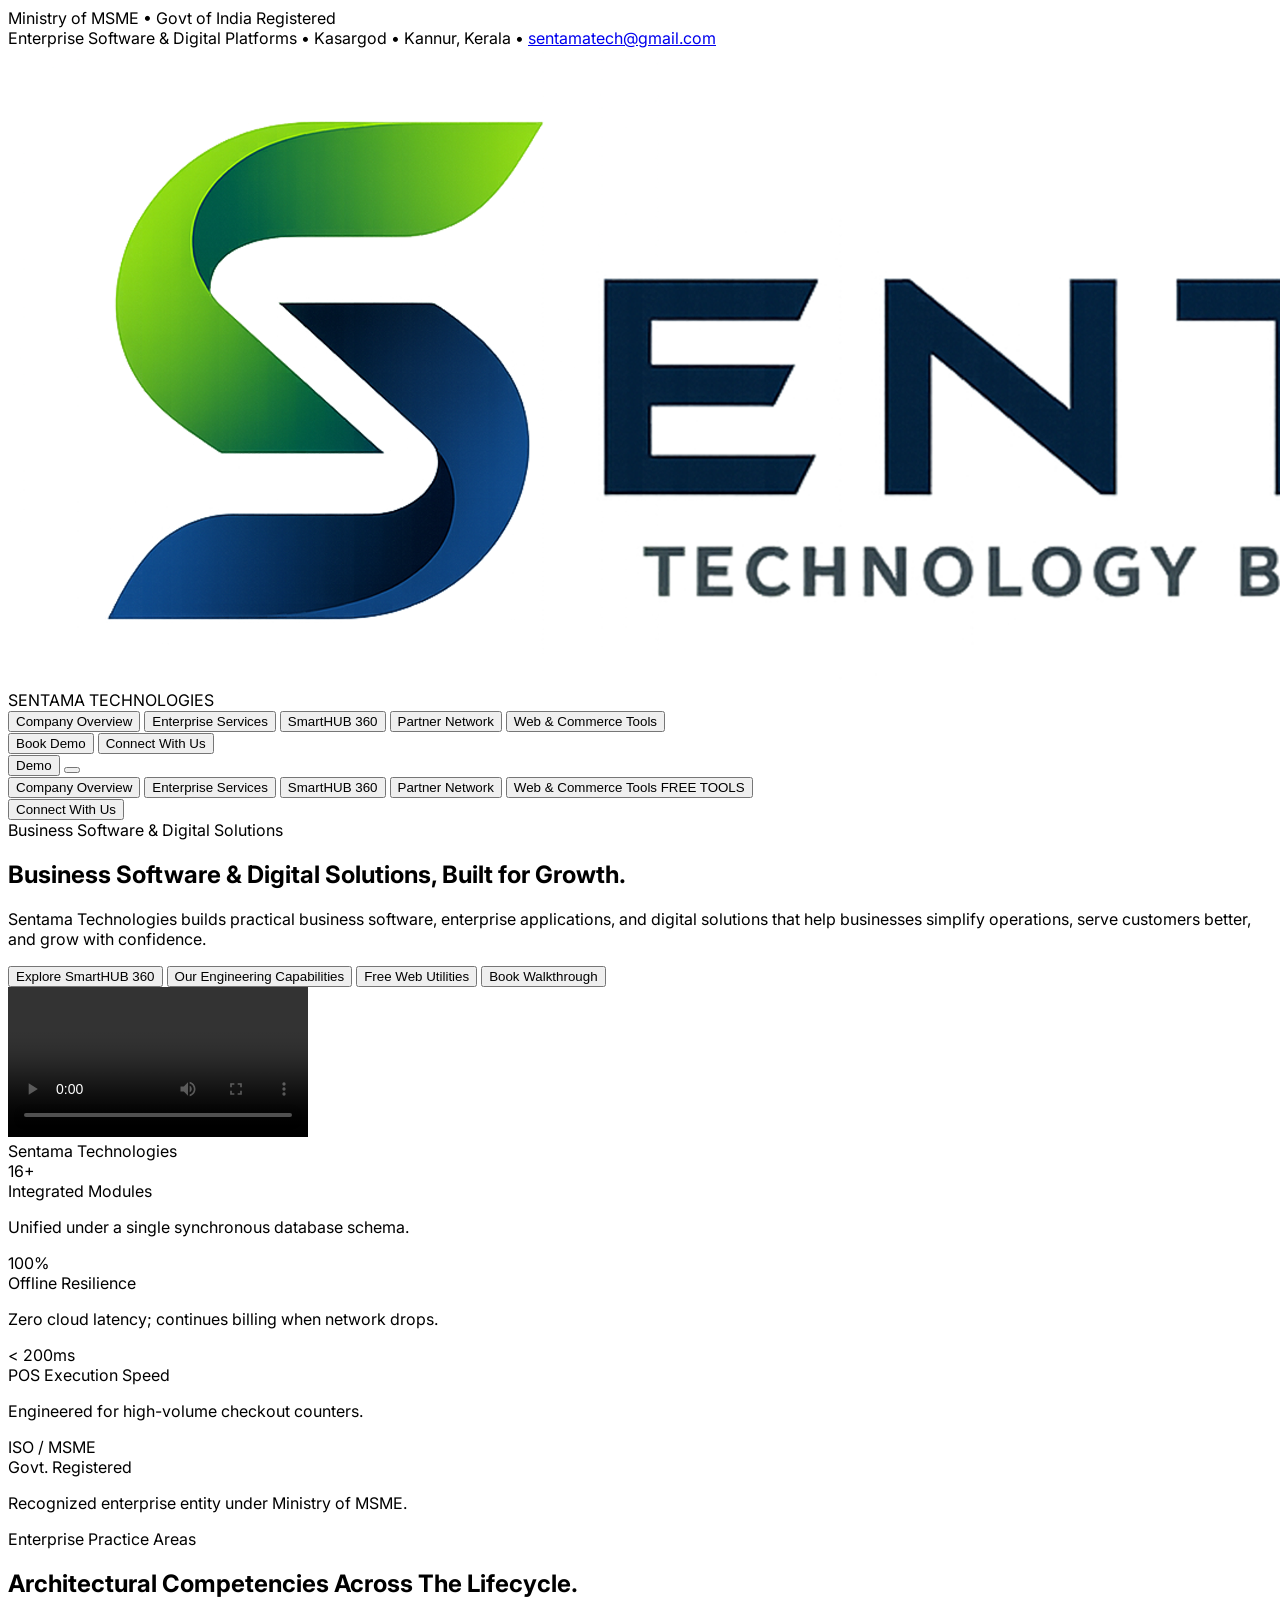
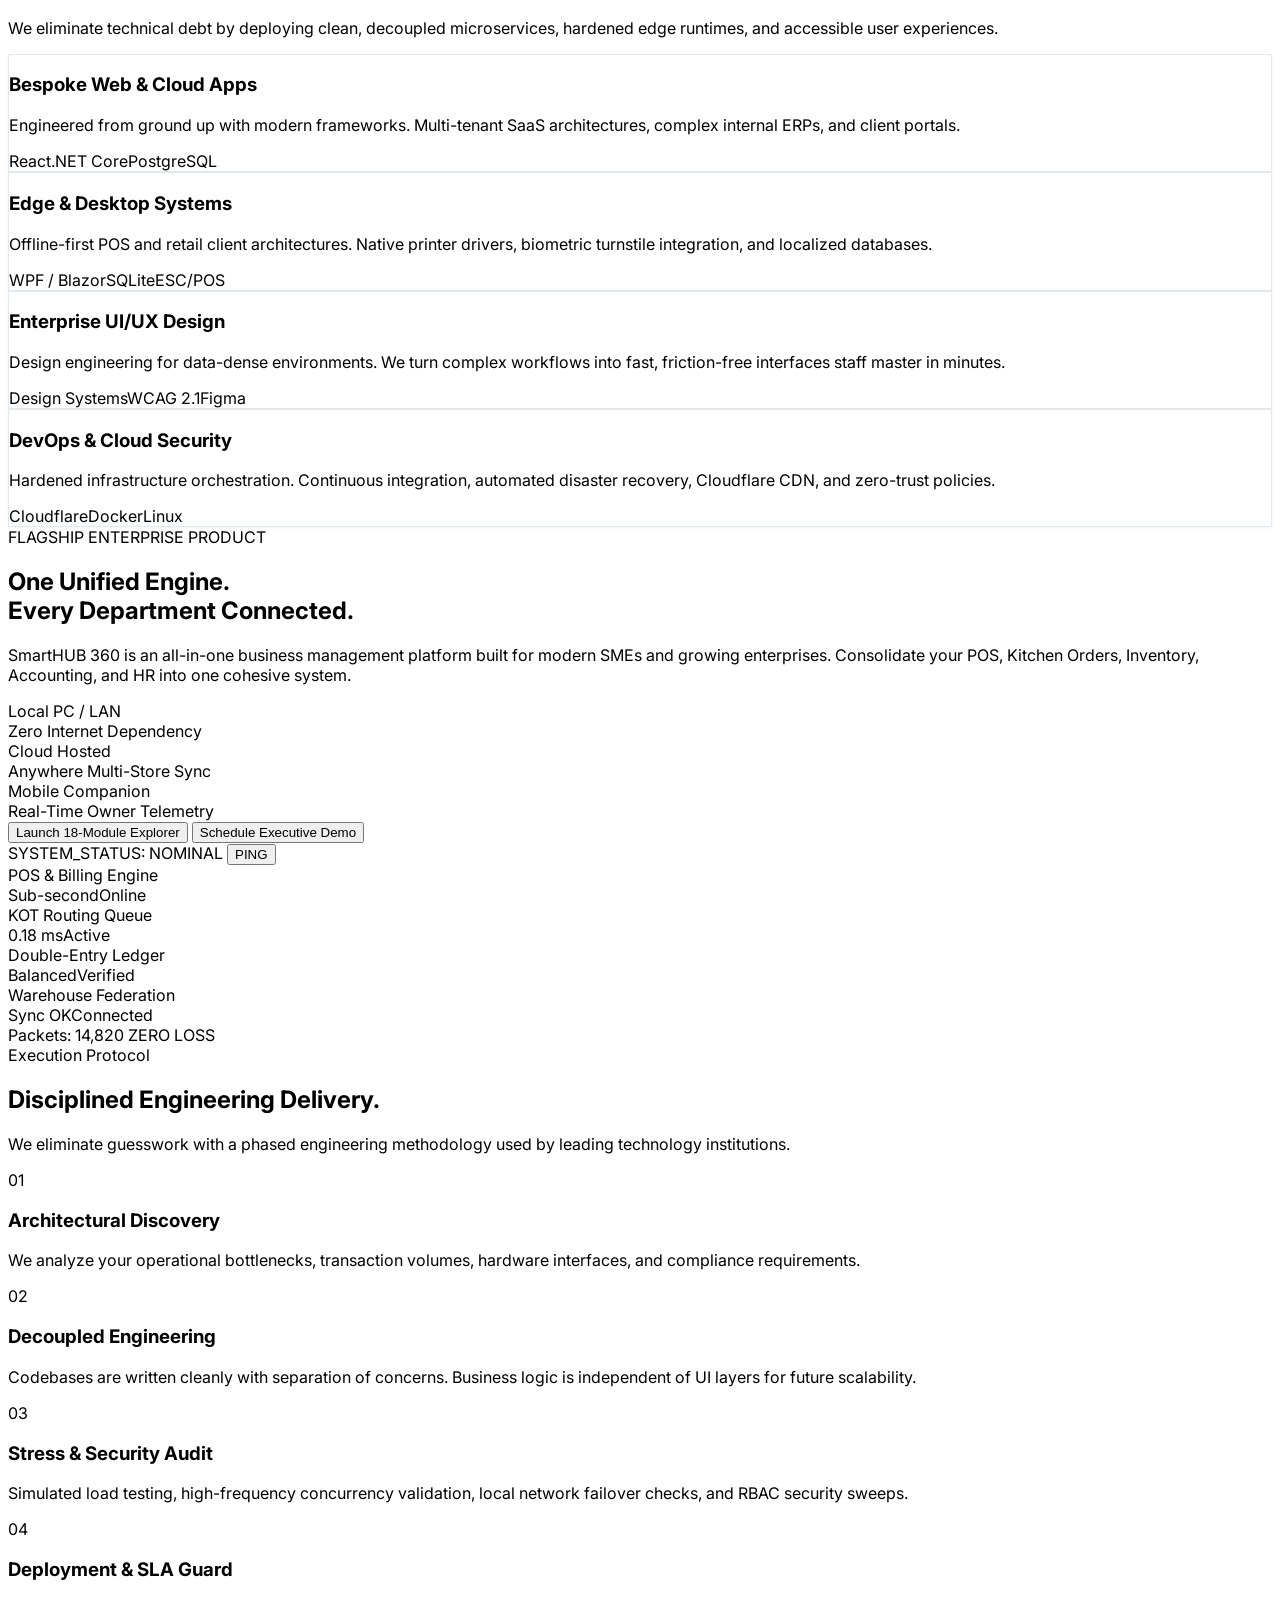
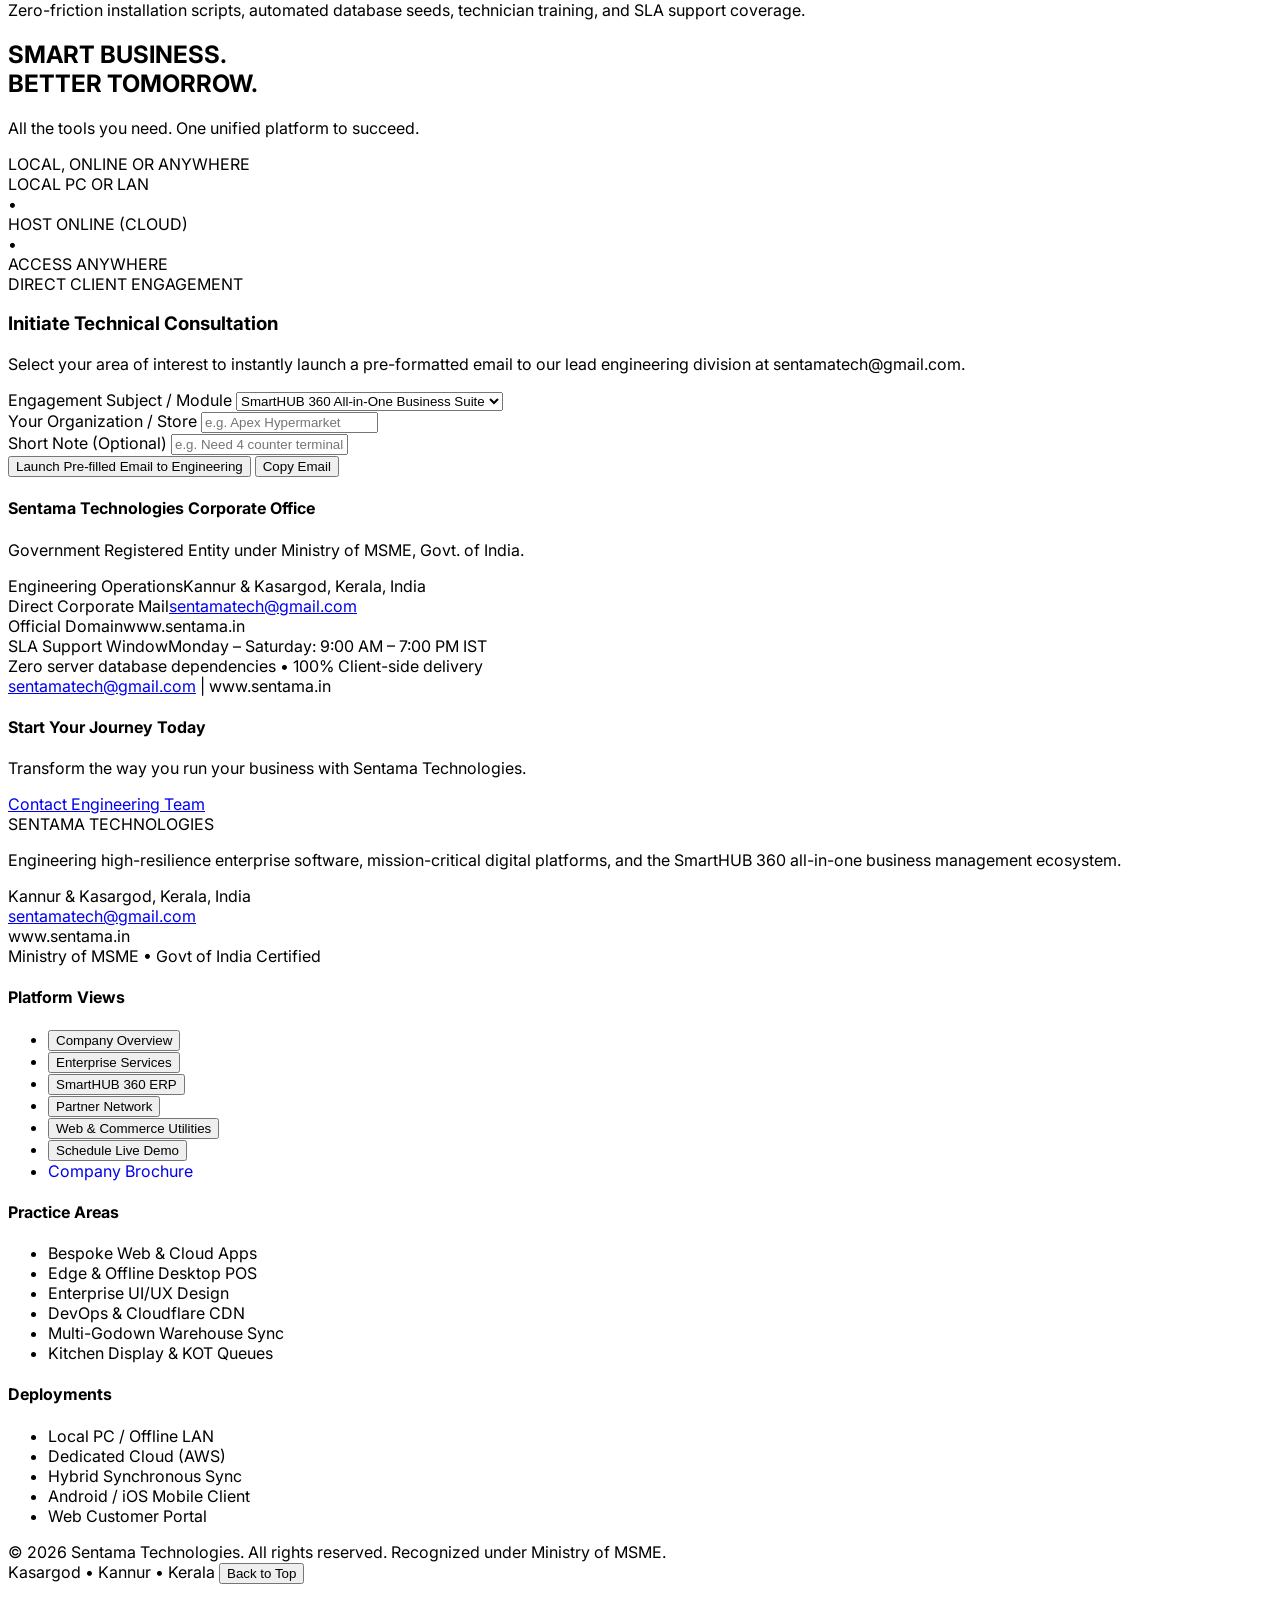
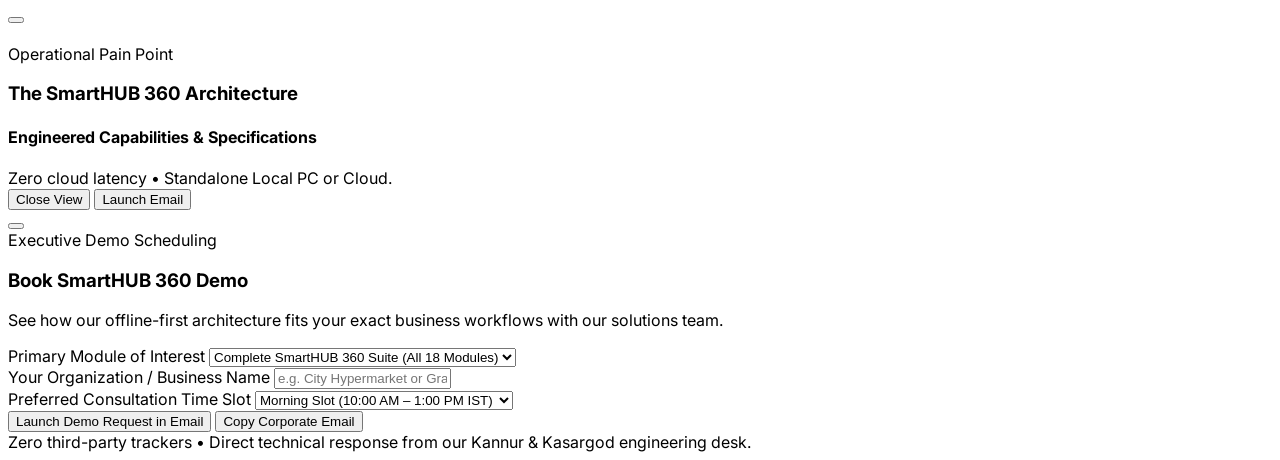
==== commit 3e5479e4: "Update index.html" ====
--- a/index.html
+++ b/index.html
@@ -241,47 +241,255 @@
     <!-- ==================== VIEW 1: HOME ==================== -->
     <div id="view-home" class="page-view active">
       <section class="relative border-b border-slate-200 bg-white overflow-hidden">
-        <div class="absolute inset-0 bg-grid-fine opacity-60 pointer-events-none"></div>
-        <div class="absolute top-0 right-1/4 w-96 h-96 bg-blue-50 rounded-full blur-3xl -z-10 opacity-70"></div>
-        <div class="absolute bottom-0 left-1/4 w-80 h-80 bg-green-50 rounded-full blur-3xl -z-10 opacity-60"></div>
-        <div class="w-full max-w-7xl mx-auto px-4 sm:px-6 pt-12 lg:pt-20 pb-16 relative z-10">
-          <div class="max-w-3xl">
-            <div class="inline-flex items-center gap-2 px-3 py-1.5 rounded-full bg-slate-100 border border-slate-200 text-xs font-bold text-[#163a7d] uppercase tracking-wider mb-5">
-              <span class="w-2 h-2 rounded-full bg-[#67c80f] animate-pulse"></span> Enterprise Software & Engineering Division
-            </div>
-            <h1 class="text-3xl sm:text-5xl lg:text-6xl font-black text-[#090E17] tracking-tight leading-[1.14] mb-6">Engineering Mission-Critical Software & Digital Platforms.</h1>
-            <p class="text-sm sm:text-lg lg:text-xl text-slate-700 font-normal leading-relaxed mb-10 max-w-2xl">Sentama Technologies architects resilient cloud infrastructure, bespoke enterprise applications, and turnkey vertical management platforms designed for operational sovereignty and high-velocity scale.</p>
-            <div class="flex flex-wrap gap-4">
-              <button onclick="nav('smarthub')" class="bg-[#163a7d] text-white px-7 py-3.5 rounded-xl font-bold text-sm hover:bg-[#0f2856] shadow-md flex items-center gap-1">Explore SmartHUB 360 <i data-lucide="arrow-right" class="w-4 h-4 text-[#67c80f]"></i></button>
-              <button onclick="nav('services')" class="bg-white text-slate-800 border border-slate-300 px-7 py-3.5 rounded-xl font-bold text-sm hover:bg-slate-50 flex items-center gap-1">Our Engineering Capabilities <i data-lucide="chevron-right" class="w-4 h-4 text-slate-500"></i></button>
-              <button onclick="nav('utilities')" class="bg-slate-100 text-slate-800 border border-slate-200 px-5 py-3.5 rounded-xl font-bold text-sm hover:bg-slate-200 flex items-center gap-1.5"><i data-lucide="wrench" class="w-4 h-4 text-[#163a7d]"></i> Free Web Utilities</button>
-              <button onclick="openModal('demoModal')" class="bg-emerald-50 text-emerald-800 border border-emerald-200 px-5 py-3.5 rounded-xl font-bold text-sm hover:bg-emerald-100 flex items-center gap-1"><i data-lucide="sparkles" class="w-4 h-4 text-[#67c80f]"></i> Book Live Walkthrough</button>
-            </div>
-          </div>
-          <div class="mt-16 pt-10 border-t border-slate-200 grid grid-cols-2 md:grid-cols-4 gap-6">
-            <div class="space-y-1 p-3 rounded-xl hover:bg-slate-50 transition-colors">
-              <div class="text-4xl font-black text-[#163a7d] tracking-tight">16+</div>
-              <div class="text-xs font-bold uppercase tracking-wider text-slate-500">Integrated Modules</div>
-              <p class="text-[11px] text-slate-600">Unified under a single synchronous database schema.</p>
-            </div>
-            <div class="space-y-1 p-3 rounded-xl hover:bg-slate-50 transition-colors">
-              <div class="text-4xl font-black text-[#163a7d] tracking-tight">100%</div>
-              <div class="text-xs font-bold uppercase tracking-wider text-slate-500">Offline Resilience</div>
-              <p class="text-[11px] text-slate-600">Zero cloud latency; continues billing when network drops.</p>
-            </div>
-            <div class="space-y-1 p-3 rounded-xl hover:bg-slate-50 transition-colors">
-              <div class="text-4xl font-black text-[#163a7d] tracking-tight">&lt; 200ms</div>
-              <div class="text-xs font-bold uppercase tracking-wider text-slate-500">POS Execution Speed</div>
-              <p class="text-[11px] text-slate-600">Engineered for high-volume checkout counters.</p>
-            </div>
-            <div class="space-y-1 p-3 rounded-xl hover:bg-slate-50 transition-colors">
-              <div class="text-4xl font-black text-[#67c80f] tracking-tight">ISO / MSME</div>
-              <div class="text-xs font-bold uppercase tracking-wider text-slate-500">Govt. Registered</div>
-              <p class="text-[11px] text-slate-600">Recognized enterprise entity under Ministry of MSME.</p>
-            </div>
-          </div>
-        </div>
-      </section>
+
+  <!-- Background Grid -->
+  <div class="absolute inset-0 bg-grid-fine opacity-60 pointer-events-none"></div>
+
+  <!-- Soft Background Glow -->
+  <div class="absolute top-0 right-1/4 w-96 h-96 bg-blue-50 rounded-full blur-3xl -z-10 opacity-70"></div>
+  <div class="absolute bottom-0 left-1/4 w-80 h-80 bg-green-50 rounded-full blur-3xl -z-10 opacity-60"></div>
+
+
+  <div class="w-full max-w-7xl mx-auto px-4 sm:px-6 pt-12 lg:pt-16 pb-16 relative z-10">
+
+    <!-- ==================== HERO CONTENT ==================== -->
+    <div class="grid lg:grid-cols-[minmax(0,1fr)_520px] xl:grid-cols-[minmax(0,1fr)_560px] gap-10 xl:gap-14 items-center">
+
+
+      <!-- ==================== LEFT CONTENT ==================== -->
+      <div class="max-w-3xl">
+
+        <!-- Section Label -->
+        <div class="inline-flex items-center gap-2 px-3 py-1.5 rounded-full bg-slate-100 border border-slate-200 text-xs font-bold text-[#163a7d] uppercase tracking-wider mb-5">
+
+          <span class="w-2 h-2 rounded-full bg-[#67c80f] animate-pulse"></span>
+
+          Business Software & Digital Solutions
+
+        </div>
+
+
+        <!-- Main Heading -->
+        <h1 class="text-3xl sm:text-4xl lg:text-5xl font-black text-[#090E17] tracking-tight leading-[1.12] mb-6">
+
+          Business Software & Digital Solutions,
+          <span class="text-[#163a7d]">Built for Growth.</span>
+
+        </h1>
+
+
+        <!-- Description -->
+        <p class="text-sm sm:text-lg lg:text-xl text-slate-700 font-normal leading-relaxed mb-9 max-w-2xl">
+
+          Sentama Technologies builds practical business software,
+          enterprise applications, and digital solutions that help
+          businesses simplify operations, serve customers better,
+          and grow with confidence.
+
+        </p>
+
+
+       <!-- ==================== ACTION BUTTONS ==================== -->
+<div class="grid grid-cols-2 gap-3 sm:flex sm:flex-wrap sm:gap-4">
+
+  <!-- SmartHUB -->
+  <button
+    onclick="nav('smarthub')"
+    class="col-span-2 sm:col-span-auto w-full sm:w-auto bg-[#163a7d] text-white px-5 sm:px-7 py-3.5 rounded-xl font-bold text-sm hover:bg-[#0f2856] shadow-md flex items-center justify-center gap-1">
+
+    Explore SmartHUB 360
+
+    <i
+      data-lucide="arrow-right"
+      class="w-4 h-4 text-[#67c80f]">
+    </i>
+
+  </button>
+
+
+  <!-- Engineering Services -->
+  <button
+    onclick="nav('services')"
+    class="col-span-2 sm:col-span-auto w-full sm:w-auto bg-white text-slate-800 border border-slate-300 px-5 sm:px-7 py-3.5 rounded-xl font-bold text-sm hover:bg-slate-50 flex items-center justify-center gap-1">
+
+    Our Engineering Capabilities
+
+    <i
+      data-lucide="chevron-right"
+      class="w-4 h-4 text-slate-500">
+    </i>
+
+  </button>
+
+
+  <!-- Free Tools -->
+  <button
+    onclick="nav('utilities')"
+    class="col-span-1 w-full sm:w-auto bg-slate-100 text-slate-800 border border-slate-200 px-3 sm:px-5 py-3.5 rounded-xl font-bold text-sm hover:bg-slate-200 flex items-center justify-center gap-1.5">
+
+    <i
+      data-lucide="wrench"
+      class="w-4 h-4 text-[#163a7d] flex-shrink-0">
+    </i>
+
+    <span>Free Web Utilities</span>
+
+  </button>
+
+
+  <!-- Walkthrough -->
+  <button
+    onclick="openModal('demoModal')"
+    class="col-span-1 w-full sm:w-auto bg-emerald-50 text-emerald-800 border border-emerald-200 px-3 sm:px-5 py-3.5 rounded-xl font-bold text-sm hover:bg-emerald-100 flex items-center justify-center gap-1">
+
+    <i
+      data-lucide="sparkles"
+      class="w-4 h-4 text-[#67c80f] flex-shrink-0">
+    </i>
+
+    <span>Book Walkthrough</span>
+
+  </button>
+
+</div>
+
+      </div>
+
+
+
+      <!-- ==================== RIGHT VIDEO ==================== -->
+      <div class="w-full flex justify-center lg:justify-end">
+
+        <div class="relative w-full max-w-[560px]">
+
+          <!-- Soft Video Glow -->
+          <div
+            class="absolute -inset-4 bg-gradient-to-br from-blue-50 via-transparent to-green-50 rounded-[2rem] blur-2xl opacity-80 pointer-events-none">
+          </div>
+
+
+          <!-- Video Container -->
+          <div
+            class="relative overflow-hidden rounded-[1.5rem] border border-slate-200 bg-slate-100 shadow-xl shadow-slate-900/10">
+
+            <video
+              class="w-full aspect-video object-cover block"
+              controls
+              playsinline
+              preload="metadata"
+              aria-label="Sentama Technologies business presentation">
+
+              <source
+                src="sentama-presenter.mp4"
+                type="video/mp4">
+
+              Your browser does not support HTML5 video.
+
+            </video>
+
+          </div>
+
+
+          <!-- Brand Label -->
+          <div
+            class="relative mt-3 flex items-center justify-center gap-2 text-[10px] font-bold uppercase tracking-widest text-slate-500">
+
+            <span
+              class="w-1.5 h-1.5 rounded-full bg-[#67c80f]">
+            </span>
+
+            Sentama Technologies
+
+          </div>
+
+        </div>
+
+      </div>
+
+    </div>
+
+
+
+    <!-- ==================== HERO STATISTICS ==================== -->
+    <div class="mt-14 pt-10 border-t border-slate-200 grid grid-cols-2 md:grid-cols-4 gap-6">
+
+
+      <!-- 16+ Modules -->
+      <div class="space-y-1 p-3 rounded-xl hover:bg-slate-50 transition-colors">
+
+        <div class="text-4xl font-black text-[#163a7d] tracking-tight">
+          16+
+        </div>
+
+        <div class="text-xs font-bold uppercase tracking-wider text-slate-500">
+          Integrated Modules
+        </div>
+
+        <p class="text-[11px] text-slate-600">
+          Unified under a single synchronous database schema.
+        </p>
+
+      </div>
+
+
+      <!-- Offline -->
+      <div class="space-y-1 p-3 rounded-xl hover:bg-slate-50 transition-colors">
+
+        <div class="text-4xl font-black text-[#163a7d] tracking-tight">
+          100%
+        </div>
+
+        <div class="text-xs font-bold uppercase tracking-wider text-slate-500">
+          Offline Resilience
+        </div>
+
+        <p class="text-[11px] text-slate-600">
+          Zero cloud latency; continues billing when network drops.
+        </p>
+
+      </div>
+
+
+      <!-- POS Speed -->
+      <div class="space-y-1 p-3 rounded-xl hover:bg-slate-50 transition-colors">
+
+        <div class="text-4xl font-black text-[#163a7d] tracking-tight">
+          &lt; 200ms
+        </div>
+
+        <div class="text-xs font-bold uppercase tracking-wider text-slate-500">
+          POS Execution Speed
+        </div>
+
+        <p class="text-[11px] text-slate-600">
+          Engineered for high-volume checkout counters.
+        </p>
+
+      </div>
+
+
+      <!-- MSME -->
+      <div class="space-y-1 p-3 rounded-xl hover:bg-slate-50 transition-colors">
+
+        <div class="text-4xl font-black text-[#67c80f] tracking-tight">
+          ISO / MSME
+        </div>
+
+        <div class="text-xs font-bold uppercase tracking-wider text-slate-500">
+          Govt. Registered
+        </div>
+
+        <p class="text-[11px] text-slate-600">
+          Recognized enterprise entity under Ministry of MSME.
+        </p>
+
+      </div>
+
+    </div>
+
+  </div>
+
+</section>
 
       <section class="py-20 bg-[#F8FAFC] border-b border-slate-200">
         <div class="max-w-7xl mx-auto px-6">
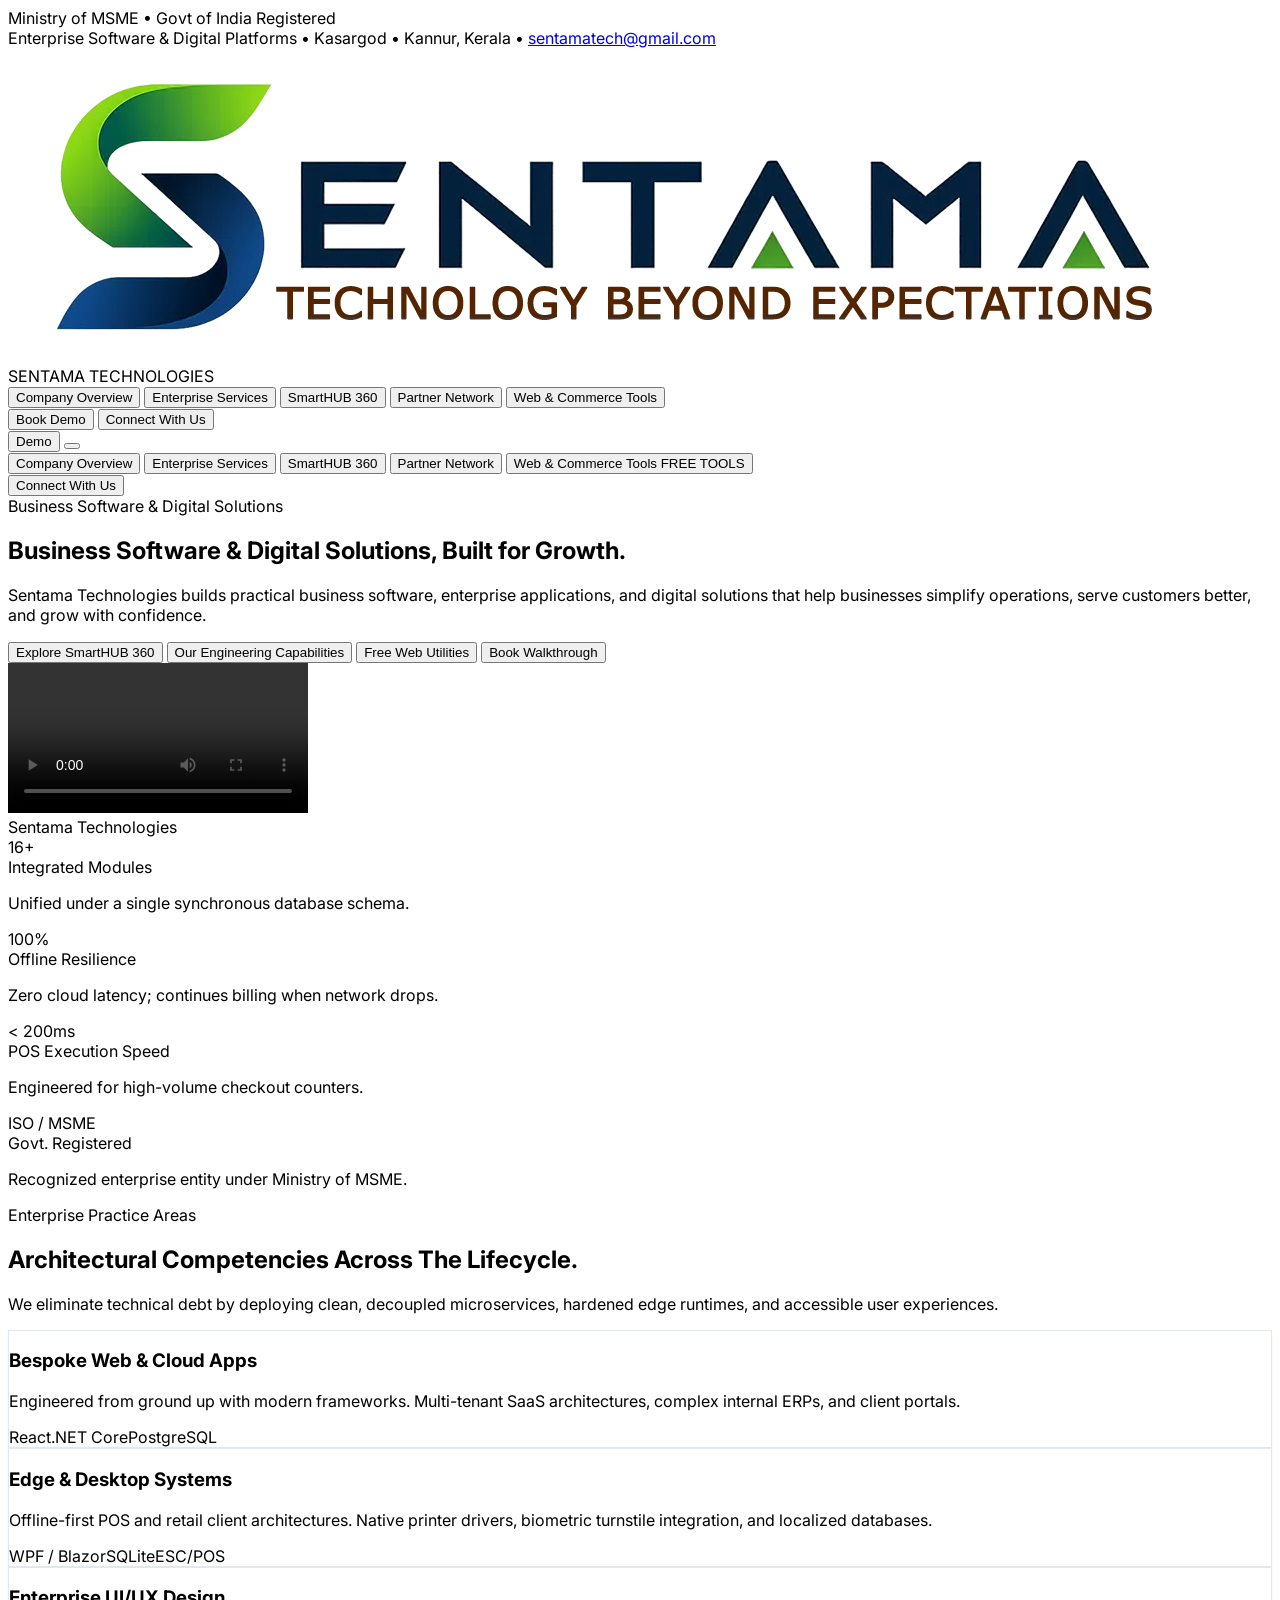
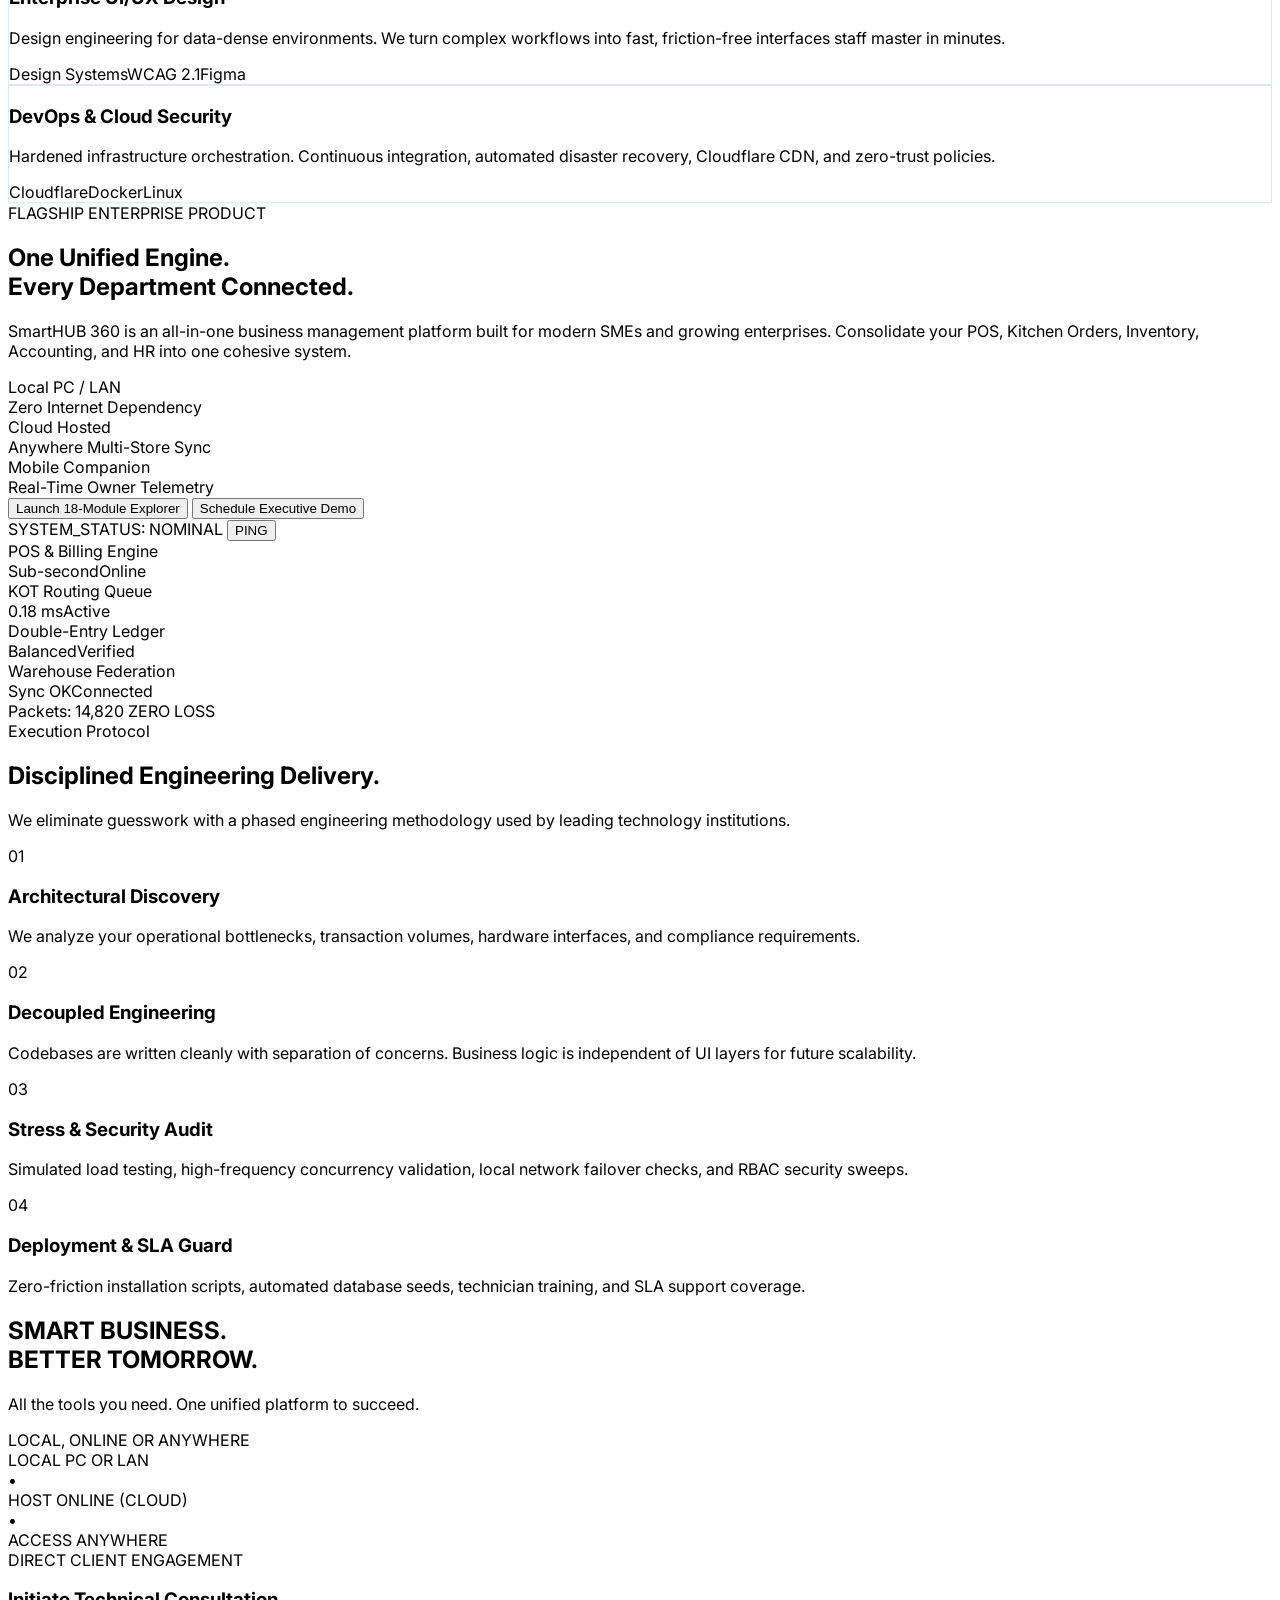
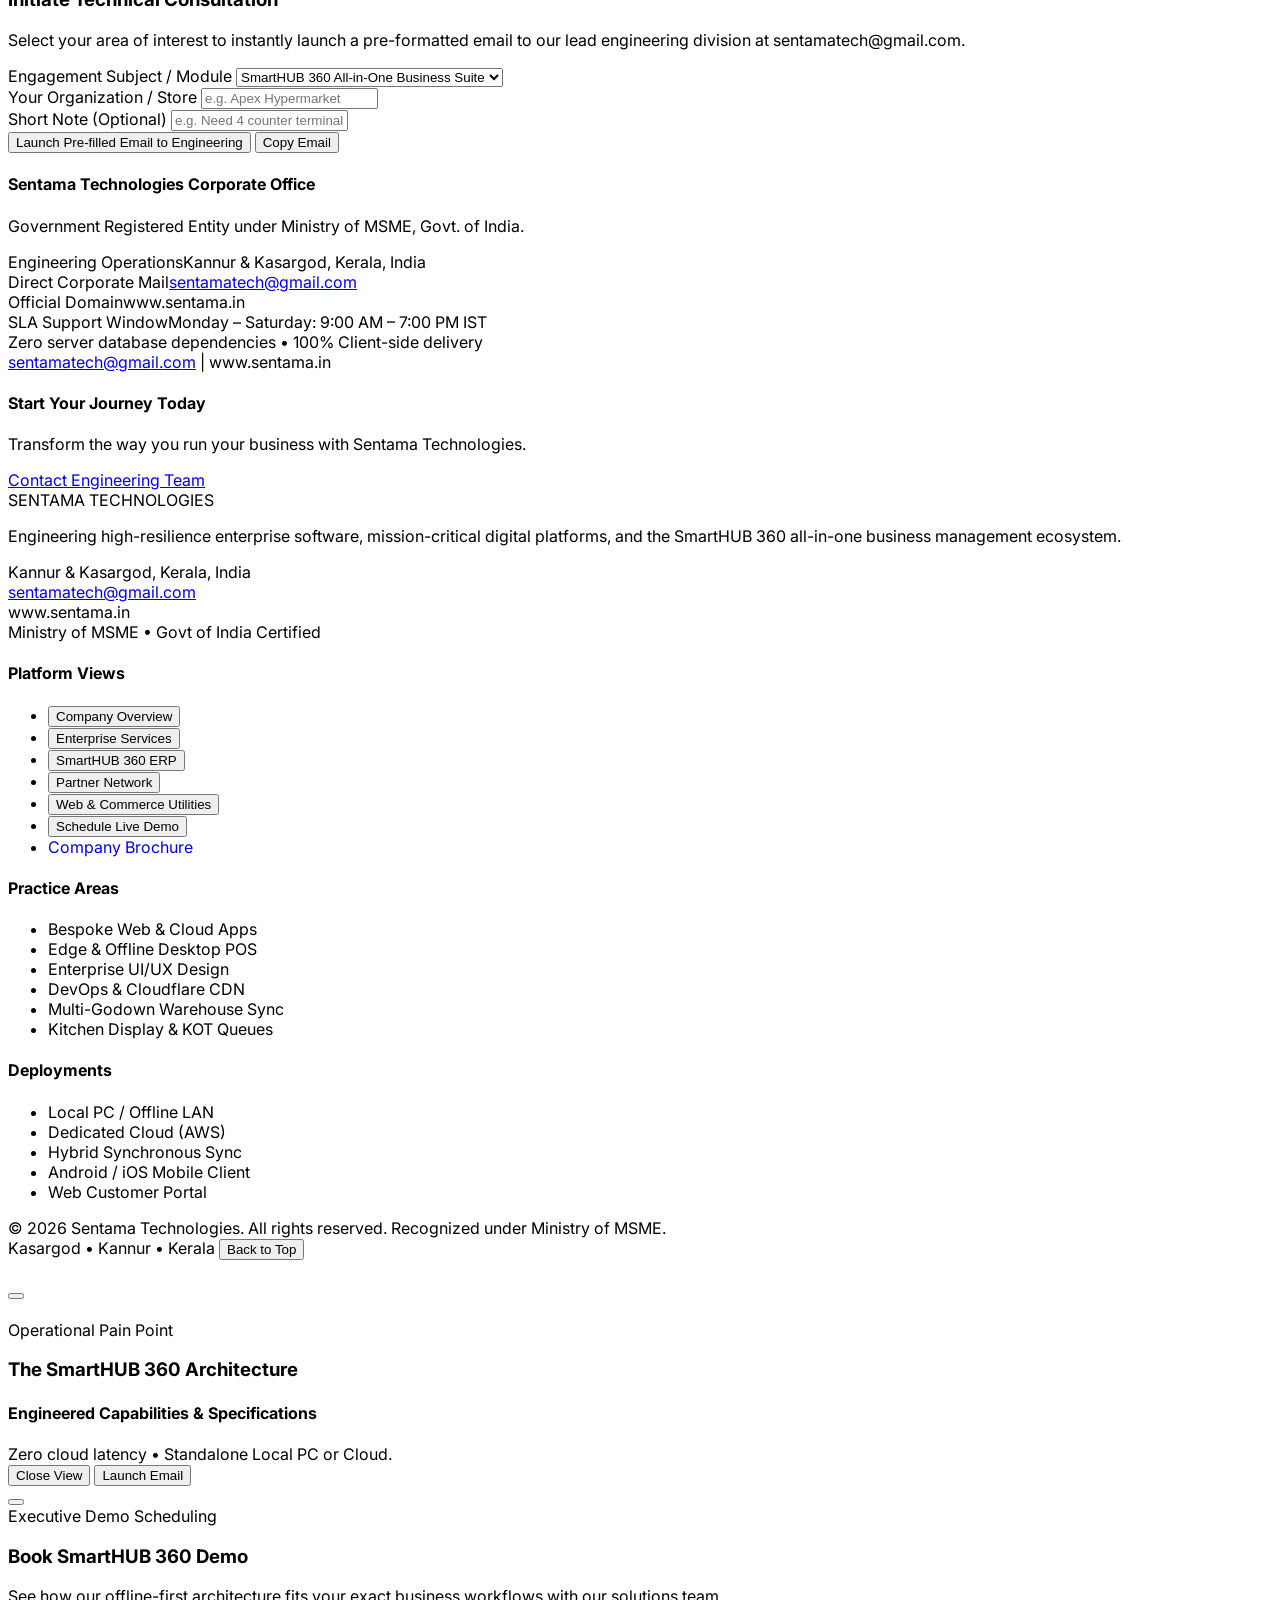
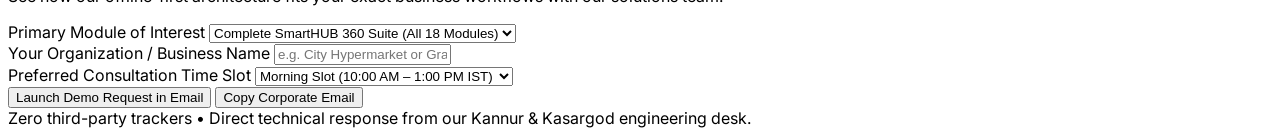
==== commit 005ef92a: "Add files via upload" ====
--- a/index.html
+++ b/index.html
@@ -22,7 +22,7 @@
     <meta property="og:site_name" content="Sentama Technologies" />
     <meta property="og:title" content="Sentama Technologies | Enterprise Software & SmartHUB 360 Platform" />
     <meta property="og:description" content="Turnkey 18-module enterprise software, offline-first POS billing, KOT routing, multi-godown inventory, and custom cloud architecture." />
-    <meta property="og:image" content="https://www.sentama.in/sentama-logo.png" />
+    <meta property="og:image" content="https://www.sentama.in/sentama-logo.webp" />
     <meta property="og:locale" content="en_IN" />
 
     <!-- Twitter Card -->
@@ -30,7 +30,7 @@
     <meta name="twitter:url" content="https://www.sentama.in/" />
     <meta name="twitter:title" content="Sentama Technologies | Enterprise Software & SmartHUB 360" />
     <meta name="twitter:description" content="Architecting sovereign cloud infrastructure and SmartHUB 360 turnkey ERP & POS platforms." />
-    <meta name="twitter:image" content="https://www.sentama.in/sentama-logo.png" />
+    <meta name="twitter:image" content="https://www.sentama.in/sentama-logo.webp" />
 
     <!-- Favicon -->
     <link rel="icon" type="image/png" href="favicon.png" />
@@ -46,7 +46,7 @@
           "@id": "https://www.sentama.in/#organization",
           "name": "Sentama Technologies",
           "url": "https://www.sentama.in/",
-          "logo": "https://www.sentama.in/sentama-logo.png",
+          "logo": "https://www.sentama.in/sentama-logo.webp",
           "email": "sentamatech@gmail.com",
           "address": {
             "@type": "PostalAddress",
@@ -174,7 +174,7 @@
     <nav class="max-w-7xl mx-auto px-4 sm:px-6 py-2.5 sm:py-3 flex justify-between items-center gap-2">
       <!-- Logo -->
       <div class="cursor-pointer flex items-center hover:opacity-90 transition-opacity min-w-0" onclick="nav('home')">
-        <img src="sentama-logo.png" alt="Sentama Technologies Logo" class="h-9 sm:h-10 w-auto object-contain flex-shrink-0 block" onerror="this.style.display='none'; this.nextElementSibling.classList.remove('hidden'); this.nextElementSibling.classList.add('block');" />
+        <img src="sentama-logo.webp" alt="Sentama Technologies Logo" class="h-9 sm:h-10 w-auto object-contain flex-shrink-0 block" onerror="this.style.display='none'; this.nextElementSibling.classList.remove('hidden'); this.nextElementSibling.classList.add('block');" />
         <div class="hidden">
           <span class="text-lg sm:text-xl font-black tracking-tight text-[#163a7d]">SENTAMA <span class="text-[#67c80f]">TECHNOLOGIES</span></span>
         </div>
@@ -732,7 +732,7 @@
             <div class="inline-flex items-center gap-2 px-3.5 py-1.5 rounded-full bg-emerald-50 text-[#54a50b] border border-emerald-200 text-xs font-black tracking-widest uppercase mb-6 shadow-xs"><span class="w-2 h-2 rounded-full bg-[#67c80f] animate-pulse"></span> COMPLETE BUSINESS MANAGEMENT SUITE</div>
             
             <div class="flex justify-center mb-6">
-              <img src="smarthub.png" alt="SmartHUB 360 Logo" class="h-32 sm:h-44 w-auto object-contain" />
+              <img src="smarthub.webp" alt="SmartHUB 360 Logo" class="h-32 sm:h-44 w-auto object-contain" />
             </div>
 
             <p class="text-lg text-slate-600 leading-relaxed max-w-2xl mx-auto mb-8">SmartHUB 360 is an all-in-one business management platform designed for modern SMEs. Run operations smoother, serve customers faster, and eliminate software fragmentation.</p>
@@ -1768,7 +1768,7 @@
                   </div>
                   <div>
                     <label class="block text-xs font-bold text-slate-700 uppercase tracking-wider mb-1.5">OG Image URL</label>
-                    <input type="text" id="meta-img" value="https://www.sentama.in/sentama-logo.png" oninput="genMeta()" class="w-full px-3 py-2 bg-slate-50 border border-slate-200 rounded-xl text-xs font-semibold focus:outline-hidden focus:border-[#163a7d]" />
+                    <input type="text" id="meta-img" value="https://www.sentama.in/sentama-logo.webp" oninput="genMeta()" class="w-full px-3 py-2 bg-slate-50 border border-slate-200 rounded-xl text-xs font-semibold focus:outline-hidden focus:border-[#163a7d]" />
                   </div>
                 </div>
               </div>
@@ -2997,4 +2997,4 @@
     }
   </script>
 </body>
-</html>
+</html>
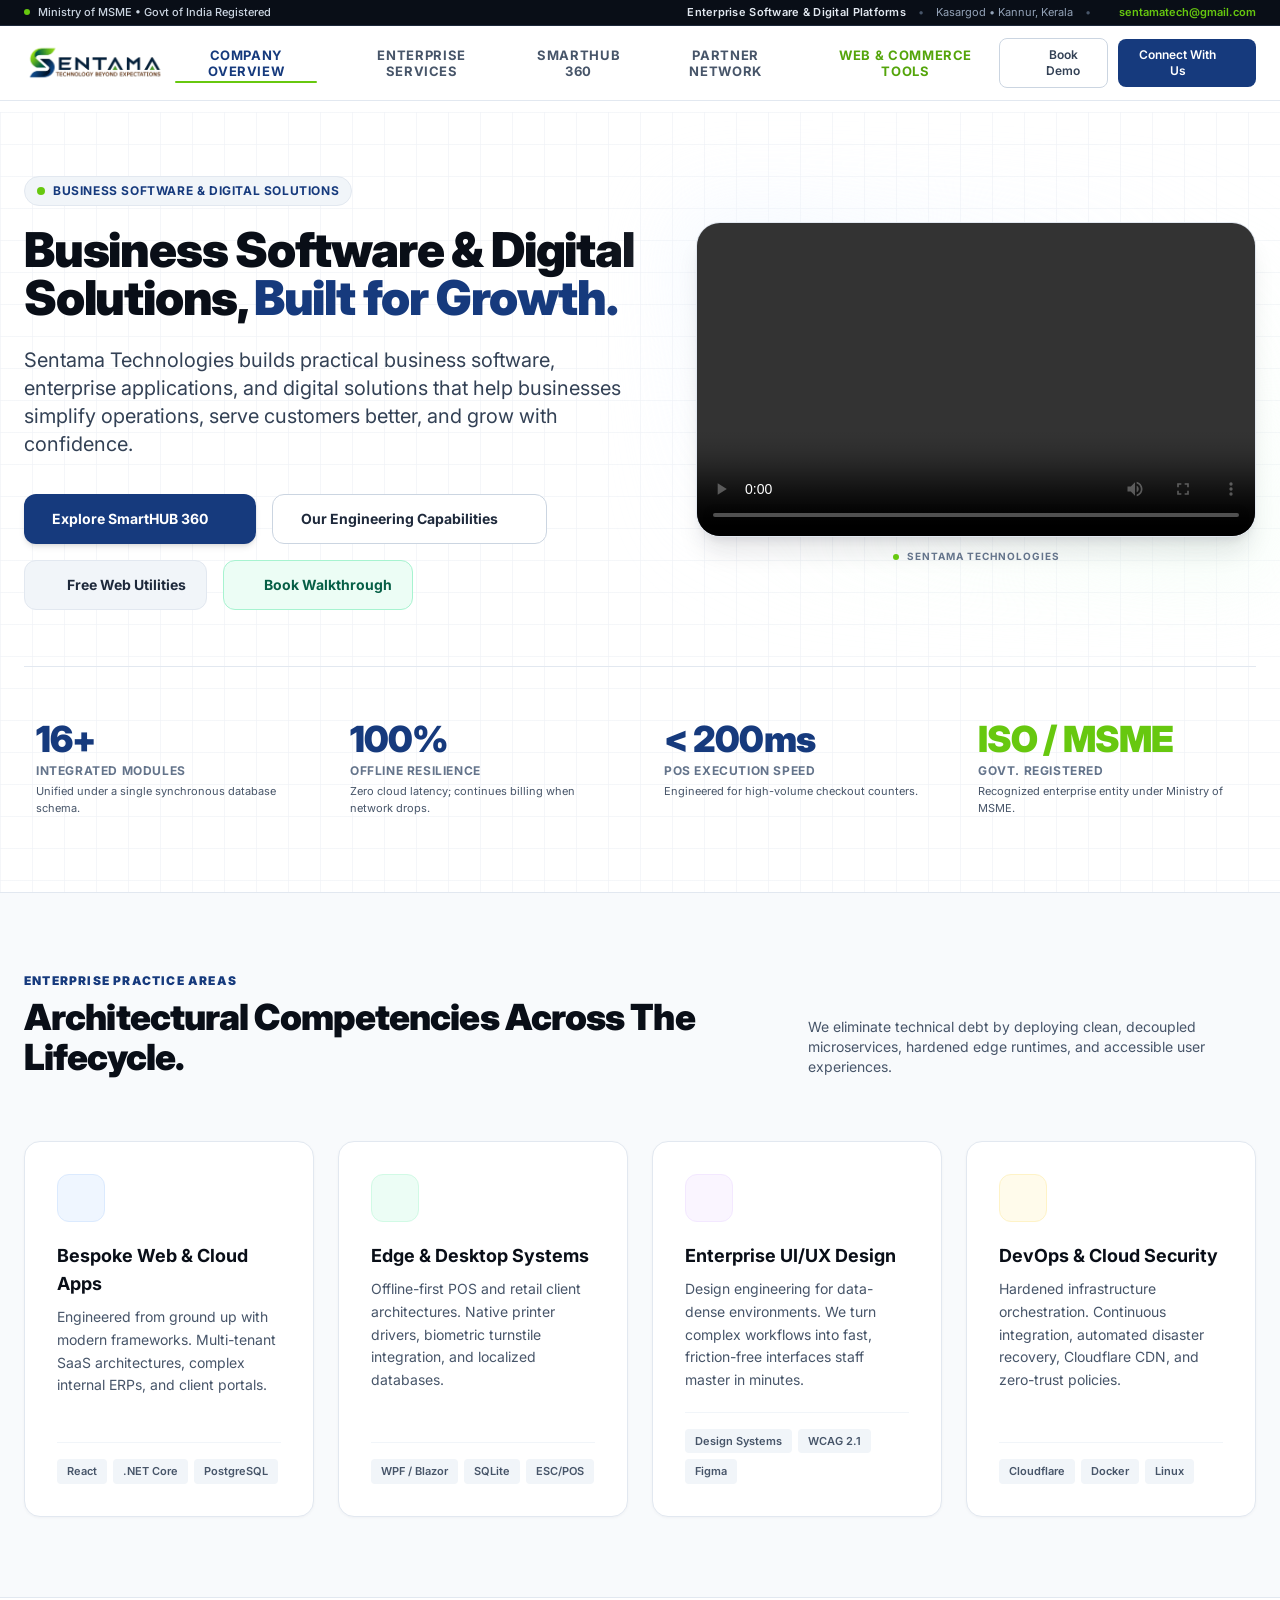
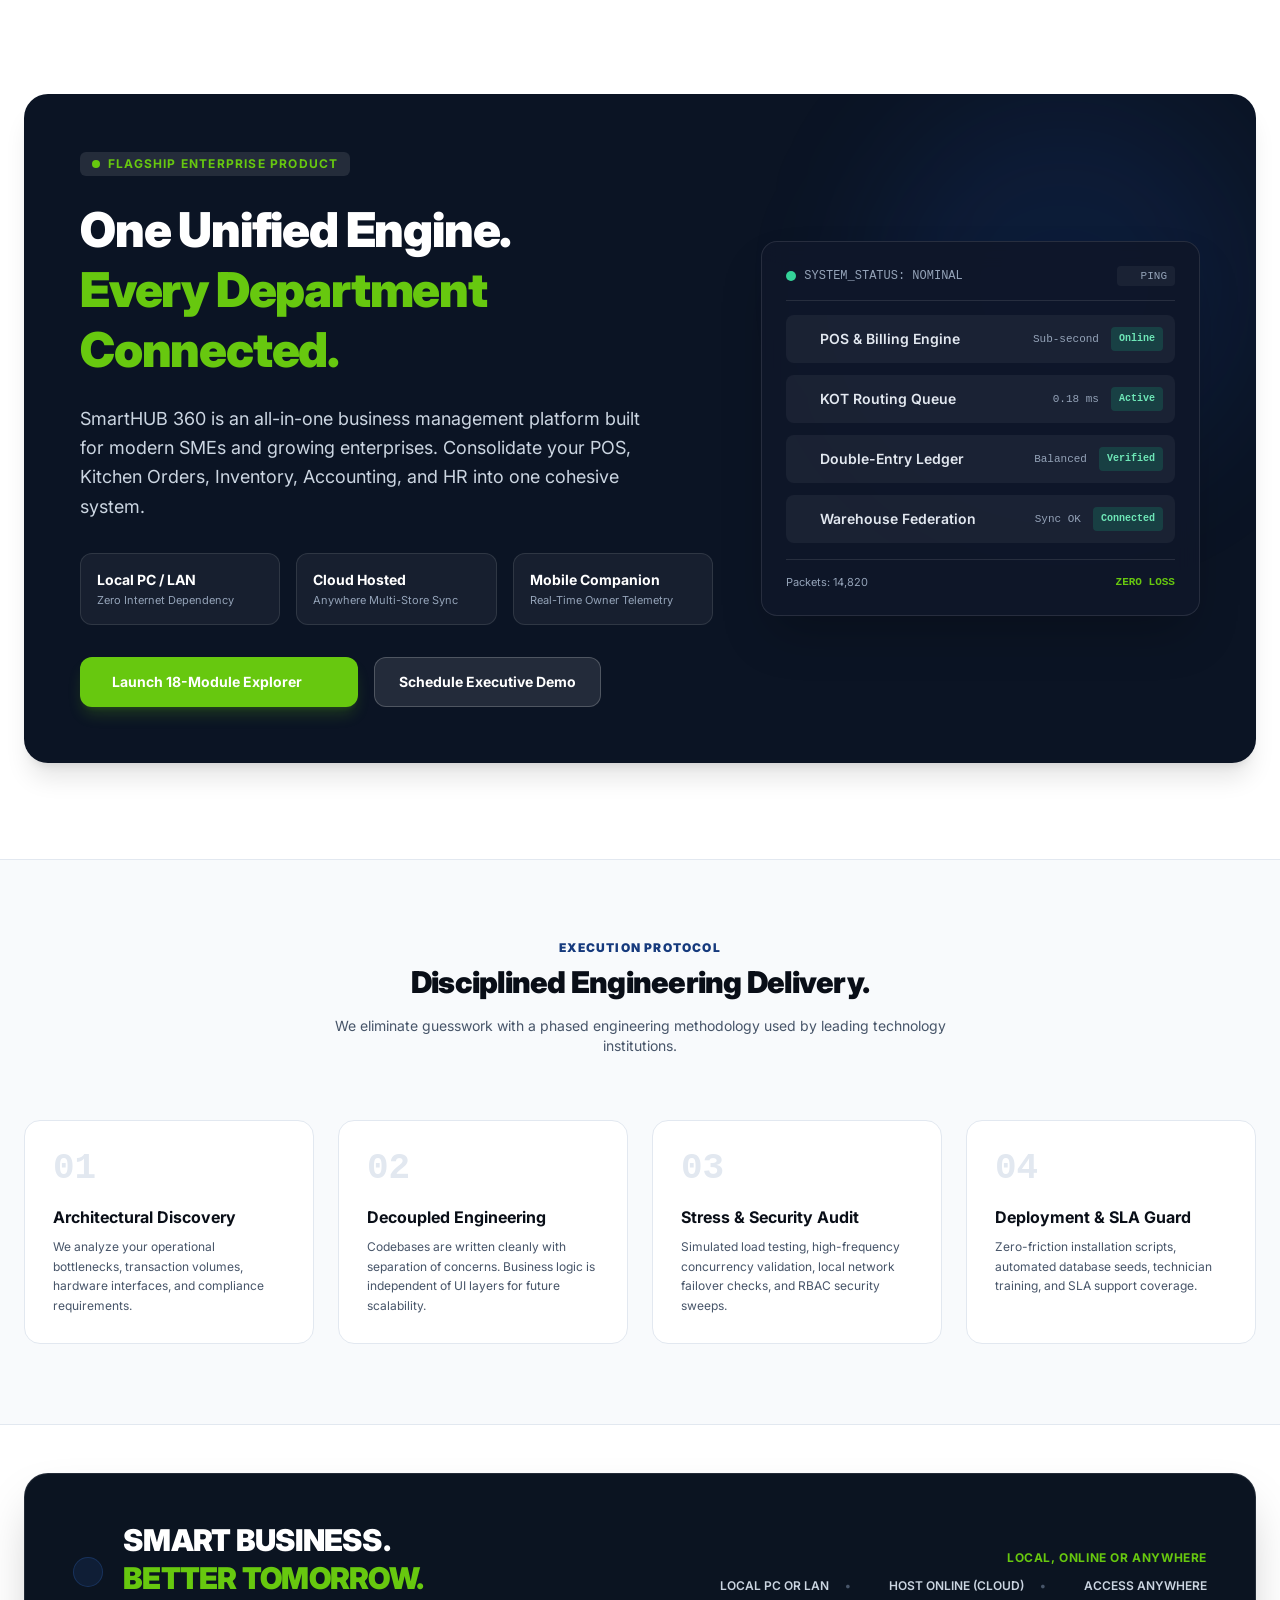
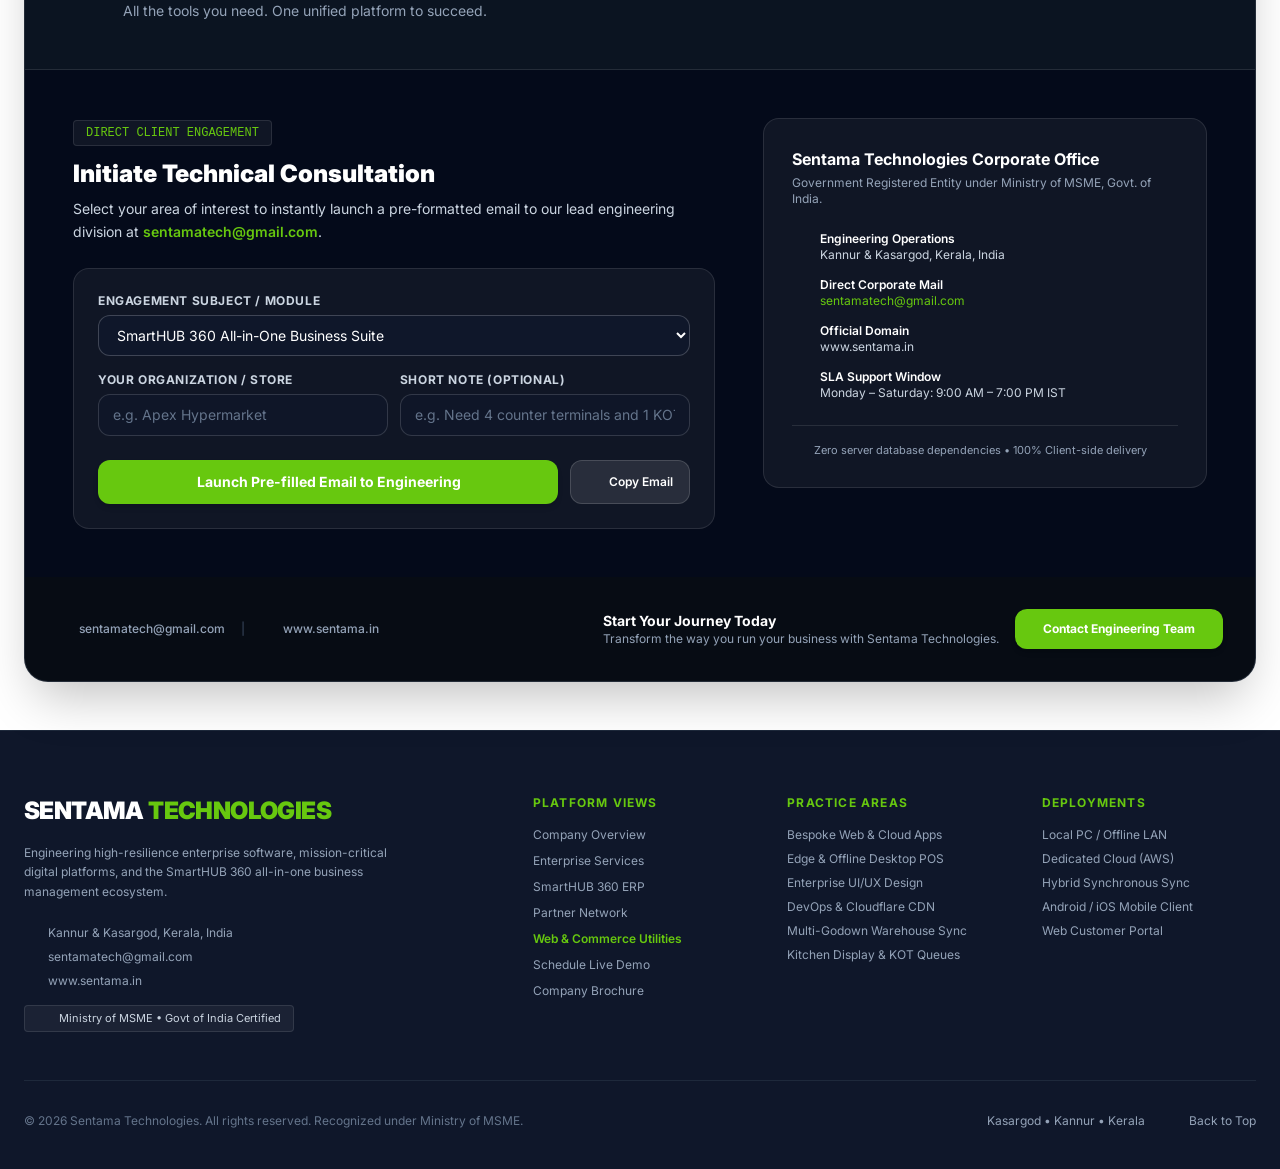
==== commit c095b5b5: "Add files via upload" ====
--- a/index.html
+++ b/index.html
@@ -106,7 +106,7 @@
     </script>
 
     <!-- Dependencies & Styles -->
-    <script src="https://cdn.tailwindcss.com"></script>
+   <link rel="stylesheet" href="tailwind.min.css">
     <script src="https://unpkg.com/lucide@latest"></script>
     <script src="https://cdnjs.cloudflare.com/ajax/libs/qrcodejs/1.0.0/qrcode.min.js"></script>
     <link rel="preconnect" href="https://fonts.googleapis.com" />
